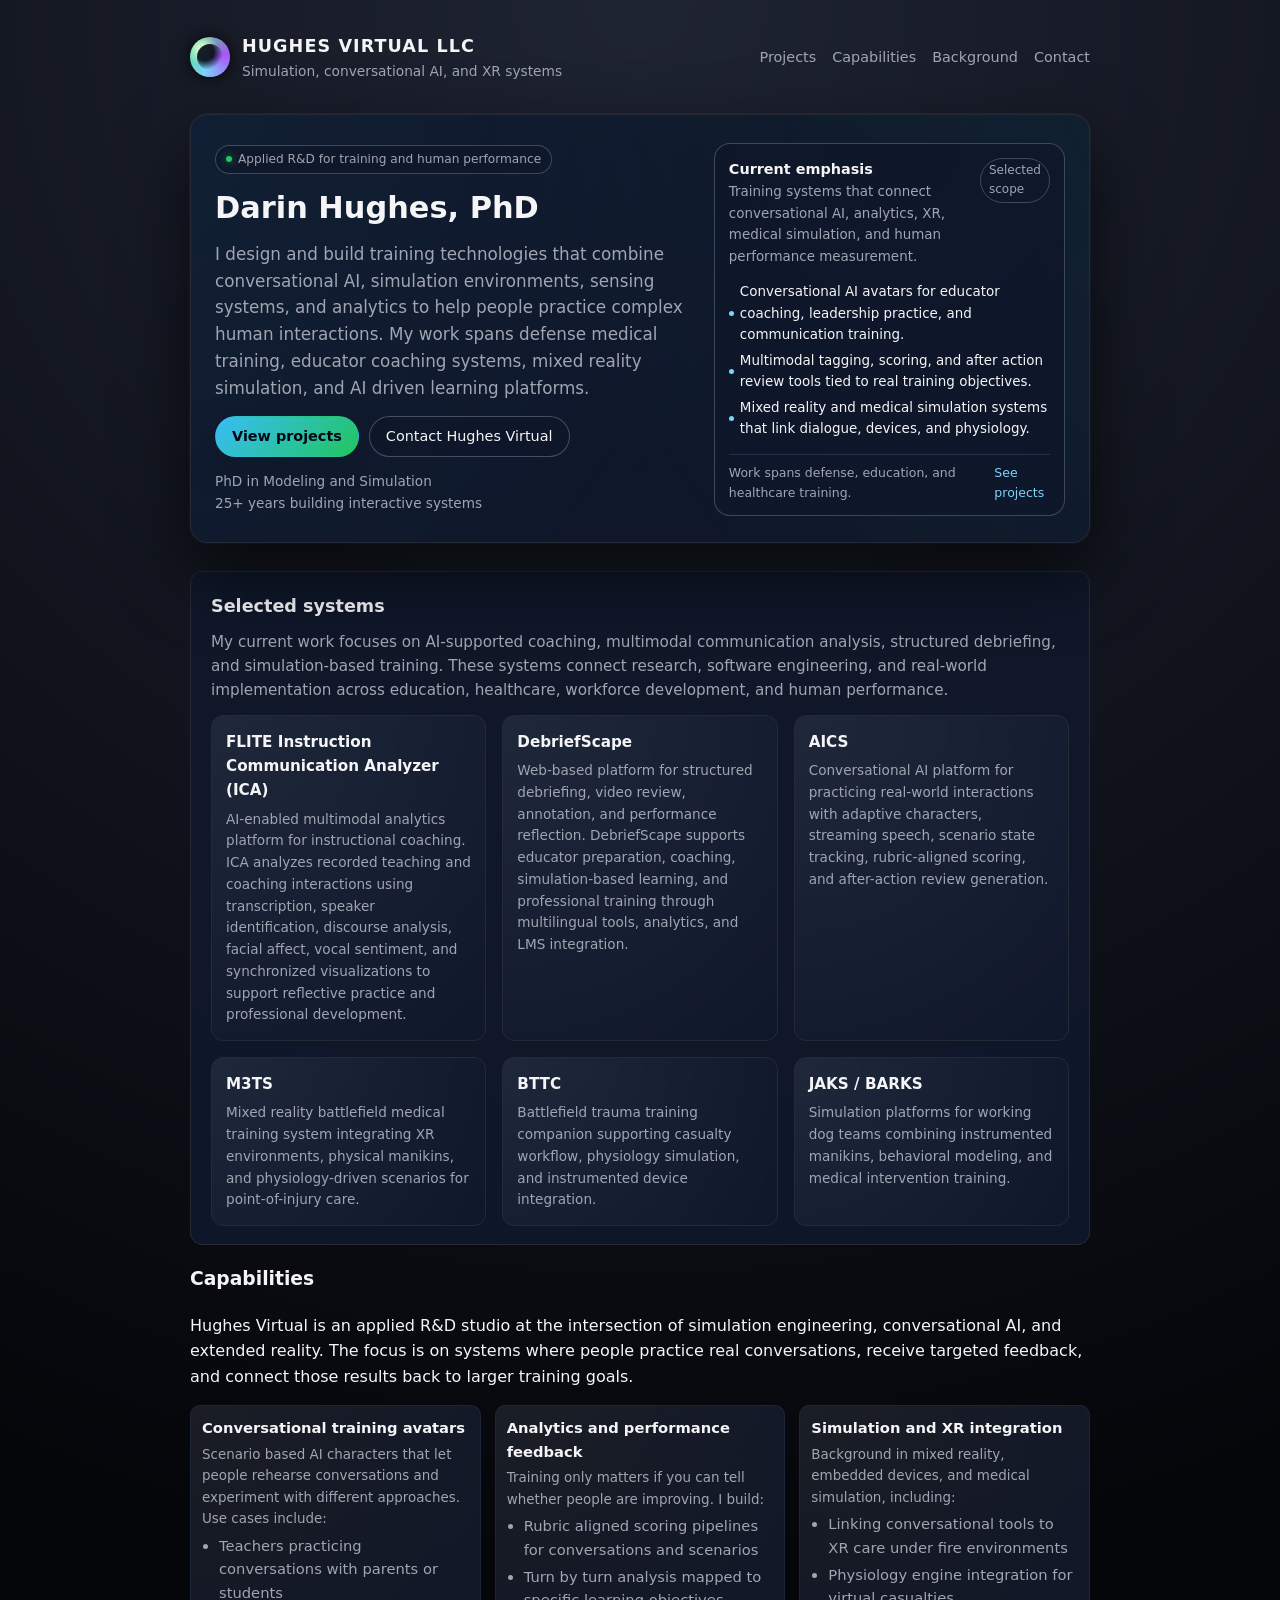
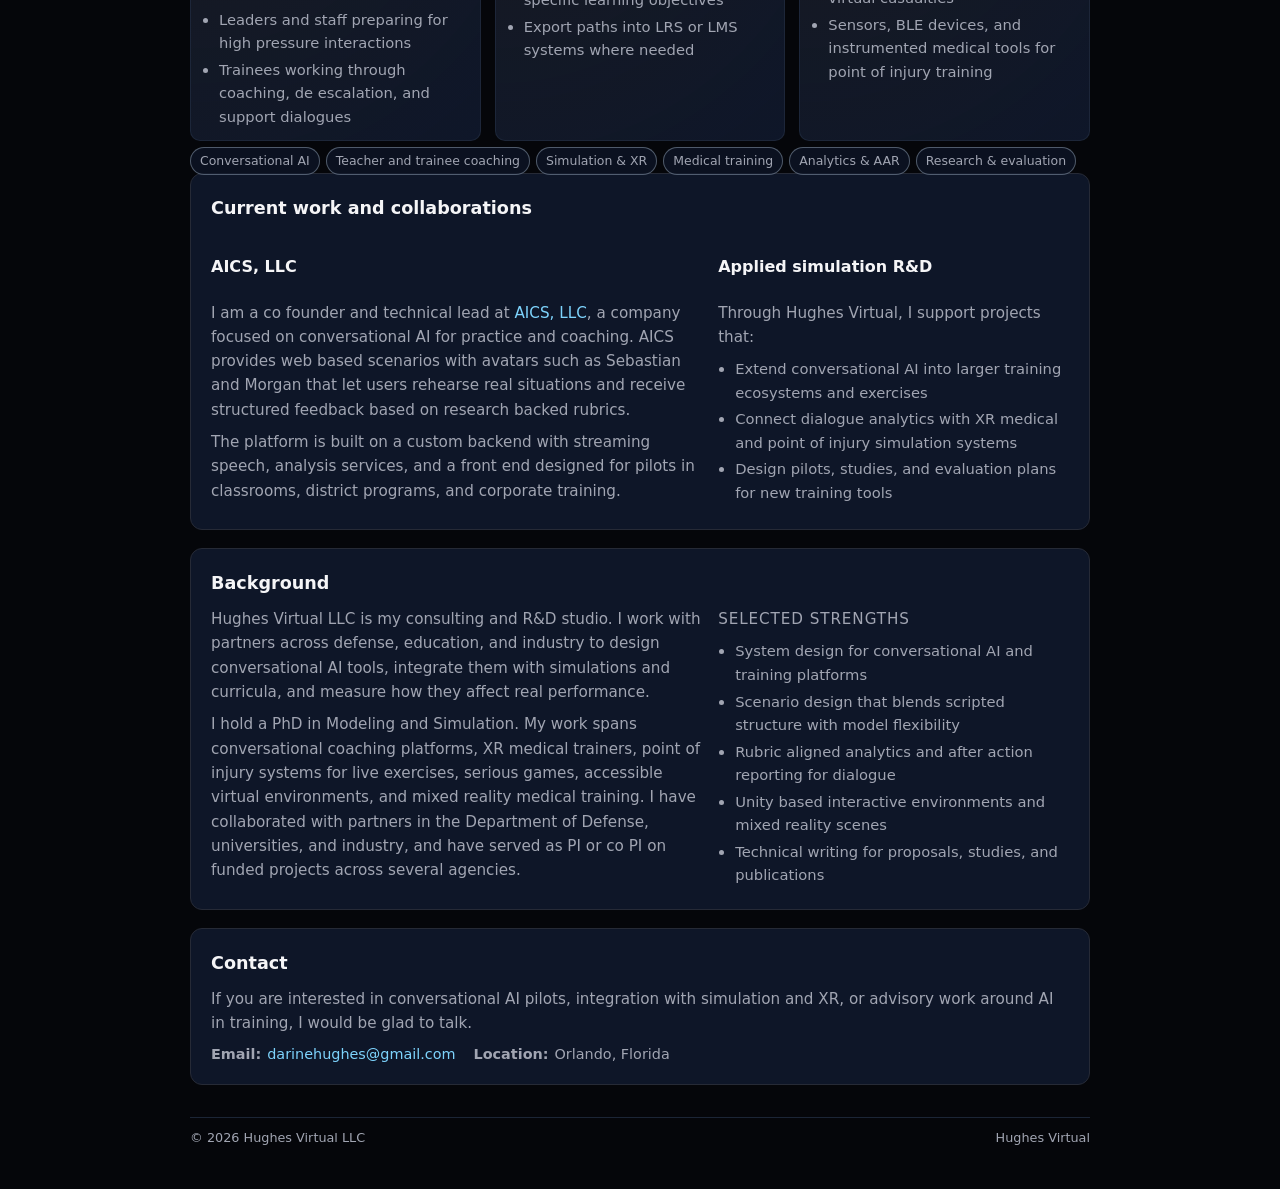
==== index.html @ b2a67e78 "Update website with ICA and DebriefScape content" ====
<!DOCTYPE html>
<html lang="en">
<head>
  <meta charset="UTF-8" />
  <title>Hughes Virtual LLC</title>
  <meta name="viewport" content="width=device-width, initial-scale=1" />
  <meta
    name="description"
    content="Hughes Virtual LLC - Simulation, conversational AI, and XR systems for training and human performance."
  />
  <style>
    :root {
      --bg: #0f1115;
      --bg-alt: #161921;
      --fg: #f5f5f7;
      --muted: #a1a5b2;
      --accent: #7dd3fc;
      --accent-soft: rgba(125, 211, 252, 0.08);
      --border: #262a36;
      --max-width: 900px;
      --radius: 12px;
    }

    * {
      box-sizing: border-box;
    }

    body {
      margin: 0;
      font-family: system-ui, -apple-system, BlinkMacSystemFont, "Segoe UI",
        sans-serif;
      background: radial-gradient(circle at top, #1f2433, #05060a 55%);
      color: var(--fg);
      line-height: 1.6;
      -webkit-font-smoothing: antialiased;
    }

    a {
      color: var(--accent);
      text-decoration: none;
    }

    a:hover {
      text-decoration: underline;
    }

    .page {
      min-height: 100vh;
      padding: 32px 20px 40px;
      display: flex;
      flex-direction: column;
      align-items: center;
    }

    header,
    main,
    footer {
      width: 100%;
      max-width: var(--max-width);
    }

    header {
      margin-bottom: 32px;
      display: flex;
      justify-content: space-between;
      align-items: center;
      gap: 16px;
    }

    .brand {
      display: flex;
      align-items: center;
      gap: 12px;
    }

    .logo {
      width: 40px;
      height: 40px;
      border-radius: 50%;
      background:
        radial-gradient(circle at 30% 30%, #fefce8 0, transparent 40%),
        conic-gradient(from 200deg, #7dd3fc, #4ade80, #a855f7, #7dd3fc);
      position: relative;
      overflow: hidden;
      box-shadow: 0 0 16px rgba(0, 0, 0, 0.8);
    }

    .logo::after {
      content: "";
      position: absolute;
      inset: 7px;
      border-radius: 50%;
      background: radial-gradient(circle at 30% 30%, #020617, #020617 35%, transparent 70%);
      mix-blend-mode: multiply;
      opacity: 0.9;
    }

    .brand-text h1 {
      margin: 0;
      font-size: 1.1rem;
      letter-spacing: 0.06em;
      text-transform: uppercase;
    }

    .brand-text p {
      margin: 0;
      font-size: 0.86rem;
      color: var(--muted);
    }

    nav {
      display: flex;
      gap: 16px;
      font-size: 0.9rem;
    }

    nav a {
      color: var(--muted);
    }

    nav a:hover {
      color: var(--fg);
    }

    .hero {
      background: linear-gradient(135deg, rgba(15, 23, 42, 0.95), rgba(15, 23, 42, 0.98));
      border-radius: 18px;
      padding: 28px 24px 26px;
      border: 1px solid var(--border);
      box-shadow:
        0 30px 70px rgba(0, 0, 0, 0.65),
        0 0 0 1px rgba(148, 163, 184, 0.08);
      margin-bottom: 28px;
      position: relative;
      overflow: hidden;
    }

    .hero::before {
      content: "";
      position: absolute;
      inset: -40%;
      background:
        radial-gradient(circle at 0% 0%, rgba(56, 189, 248, 0.12), transparent 55%),
        radial-gradient(circle at 100% 0%, rgba(52, 211, 153, 0.12), transparent 55%);
      opacity: 0.7;
      pointer-events: none;
    }

    .hero-inner {
      position: relative;
      z-index: 1;
      display: grid;
      grid-template-columns: minmax(0, 3fr) minmax(0, 2.2fr);
      gap: 20px;
      align-items: center;
    }

    .hero h2 {
      margin: 0 0 8px;
      font-size: 1.9rem;
    }

    .hero-sub {
      margin: 0 0 12px;
      font-size: 1.05rem;
      color: var(--muted);
      max-width: 34rem;
    }

    .hero-pill {
      display: inline-flex;
      align-items: center;
      gap: 6px;
      border-radius: 999px;
      padding: 4px 10px;
      font-size: 0.76rem;
      border: 1px solid rgba(148, 163, 184, 0.35);
      background: rgba(15, 23, 42, 0.8);
      color: var(--muted);
      margin-bottom: 10px;
    }

    .hero-pill-dot {
      width: 6px;
      height: 6px;
      border-radius: 50%;
      background: #22c55e;
      box-shadow: 0 0 8px rgba(34, 197, 94, 0.7);
    }

    .hero-actions {
      display: flex;
      flex-wrap: wrap;
      gap: 10px;
      margin-top: 14px;
    }

    .btn-primary,
    .btn-ghost {
      border-radius: 999px;
      padding: 8px 16px;
      font-size: 0.9rem;
      border: 1px solid transparent;
      cursor: pointer;
      text-decoration: none;
      display: inline-flex;
      align-items: center;
      gap: 8px;
    }

    .btn-primary {
      background: linear-gradient(135deg, #38bdf8, #22c55e);
      color: #020617;
      font-weight: 600;
      box-shadow:
        0 12px 30px rgba(15, 23, 42, 0.7),
        0 0 0 1px rgba(15, 23, 42, 0.3);
    }

    .btn-primary:hover {
      filter: brightness(1.06);
      text-decoration: none;
    }

    .btn-ghost {
      border-color: rgba(148, 163, 184, 0.4);
      color: var(--fg);
      background: rgba(15, 23, 42, 0.65);
    }

    .btn-ghost:hover {
      border-color: rgba(226, 232, 240, 0.9);
      text-decoration: none;
    }

    .hero-meta {
      margin-top: 14px;
      font-size: 0.85rem;
      color: var(--muted);
    }

    .hero-meta span {
      margin-right: 14px;
      white-space: nowrap;
    }

    .hero-card {
      border-radius: 16px;
      padding: 14px 14px 12px;
      background: radial-gradient(circle at top, rgba(15, 23, 42, 0.9), rgba(15, 23, 42, 0.98));
      border: 1px solid rgba(148, 163, 184, 0.35);
      display: flex;
      flex-direction: column;
      gap: 10px;
      font-size: 0.84rem;
    }

    .hero-card-header {
      display: flex;
      justify-content: space-between;
      align-items: baseline;
      gap: 10px;
    }

    .hero-card-title {
      font-size: 0.9rem;
      font-weight: 600;
    }

    .hero-card-tag {
      font-size: 0.75rem;
      color: var(--muted);
      border-radius: 999px;
      border: 1px solid rgba(148, 163, 184, 0.35);
      padding: 2px 8px;
    }

    .hero-card-body {
      color: var(--muted);
    }

    .hero-list {
      list-style: none;
      padding: 0;
      margin: 4px 0 0;
    }

    .hero-list li {
      display: flex;
      align-items: center;
      gap: 6px;
      margin-bottom: 4px;
    }

    .hero-bullet {
      width: 5px;
      height: 5px;
      border-radius: 50%;
      background: var(--accent);
      flex-shrink: 0;
    }

    .hero-card-footer {
      border-top: 1px solid rgba(41, 50, 73, 0.9);
      padding-top: 8px;
      display: flex;
      justify-content: space-between;
      align-items: center;
      gap: 10px;
    }

    .hero-card-footnote {
      color: var(--muted);
      font-size: 0.78rem;
    }

    .hero-card-link {
      font-size: 0.78rem;
      color: var(--accent);
      text-decoration: none;
    }

    .hero-card-link:hover {
      text-decoration: underline;
    }

    .content-section {
      background: rgba(15, 23, 42, 0.96);
      border-radius: var(--radius);
      padding: 20px 20px 18px;
      border: 1px solid var(--border);
      margin-bottom: 18px;
    }

    .content-section h3 {
      margin-top: 0;
      margin-bottom: 10px;
      font-size: 1.1rem;
    }

    .content-section p {
      margin: 0 0 8px;
      color: var(--muted);
      font-size: 0.95rem;
    }

    .cards {
      display: grid;
      grid-template-columns: repeat(auto-fit, minmax(220px, 1fr));
      gap: 16px;
      margin-top: 12px;
    }

    .card {
      border-radius: 12px;
      padding: 14px;
      border: 1px solid var(--border);
      background: radial-gradient(circle at top left, rgba(148, 163, 184, 0.12), rgba(15, 23, 42, 0.98));
    }

    .card h4 {
      margin: 0 0 6px;
      font-size: 0.95rem;
    }

    .card p {
      margin: 0;
      font-size: 0.85rem;
      color: var(--muted);
    }

    .pill-row {
      display: flex;
      flex-wrap: wrap;
      gap: 6px;
      margin-top: 6px;
      margin-bottom: -2px;
    }

    .pill {
      font-size: 0.78rem;
      border-radius: 999px;
      padding: 3px 9px;
      border: 1px solid rgba(148, 163, 184, 0.5);
      color: var(--muted);
      background: rgba(15, 23, 42, 0.7);
    }

    .grid {
      display: grid;
      grid-template-columns: repeat(3, minmax(0, 1fr));
      gap: 14px;
      margin-top: 8px;
    }

    .grid-item {
      border-radius: 10px;
      padding: 10px 11px 9px;
      background: radial-gradient(circle at top left, rgba(148, 163, 184, 0.14), rgba(15, 23, 42, 0.98));
      border: 1px solid rgba(30, 41, 59, 0.9);
      font-size: 0.88rem;
    }

    .grid-item h4 {
      margin: 0 0 4px;
      font-size: 0.92rem;
    }

    .grid-item p {
      margin: 0;
      color: var(--muted);
      font-size: 0.84rem;
    }

    .two-column {
      display: grid;
      grid-template-columns: minmax(0, 1.4fr) minmax(0, 1fr);
      gap: 16px;
    }

    .list-tight {
      margin: 4px 0 0;
      padding-left: 17px;
      color: var(--muted);
      font-size: 0.92rem;
    }

    .list-tight li {
      margin-bottom: 3px;
    }

    .contact-block {
      display: flex;
      flex-wrap: wrap;
      gap: 8px 18px;
      font-size: 0.9rem;
      margin-top: 6px;
      color: var(--muted);
    }

    .contact-block span {
      display: inline-flex;
      align-items: center;
      gap: 6px;
    }

    .contact-label {
      font-size: 0.8rem;
      text-transform: uppercase;
      letter-spacing: 0.06em;
      color: var(--muted);
    }

    footer {
      margin-top: 14px;
      padding-top: 10px;
      border-top: 1px solid rgba(30, 41, 59, 0.9);
      font-size: 0.8rem;
      color: var(--muted);
      display: flex;
      justify-content: space-between;
      gap: 10px;
      flex-wrap: wrap;
    }

    @media (max-width: 800px) {
      header {
        flex-direction: column;
        align-items: flex-start;
      }

      nav {
        width: 100%;
        justify-content: flex-start;
        flex-wrap: wrap;
      }

      .hero-inner {
        grid-template-columns: minmax(0, 1fr);
      }

      .two-column {
        grid-template-columns: minmax(0, 1fr);
      }

      .grid {
        grid-template-columns: minmax(0, 1fr);
      }
    }

    @media (max-width: 480px) {
      .page {
        padding: 20px 14px 28px;
      }

      .hero {
        padding: 20px 16px 18px;
      }

      .hero h2 {
        font-size: 1.6rem;
      }
    }
  </style>
</head>
<body>
  <div class="page">
    <header>
      <div class="brand">
        <div class="logo" aria-hidden="true"></div>
        <div class="brand-text">
          <h1>Hughes Virtual LLC</h1>
          <p>Simulation, conversational AI, and XR systems</p>
        </div>
      </div>
      <nav>
        <a href="#projects">Projects</a>
        <a href="#focus">Capabilities</a>
        <a href="#about">Background</a>
        <a href="#contact">Contact</a>
      </nav>
    </header>

    <main>
      <section class="hero">
        <div class="hero-inner">
          <div>
            <div class="hero-pill">
              <span class="hero-pill-dot"></span>
              Applied R&amp;D for training and human performance
            </div>
            <h2>Darin Hughes, PhD</h2>
            <p class="hero-sub">
              I design and build training technologies that combine conversational AI, simulation environments,
              sensing systems, and analytics to help people practice complex human interactions. My work spans
              defense medical training, educator coaching systems, mixed reality simulation, and AI driven
              learning platforms.
            </p>

            <div class="hero-actions">
              <a class="btn-primary" href="#projects">View projects</a>
              <a class="btn-ghost" href="#contact">Contact Hughes Virtual</a>
            </div>

            <div class="hero-meta">
              <span>PhD in Modeling and Simulation</span>
              <span>25+ years building interactive systems</span>
            </div>
          </div>

          <aside class="hero-card">
            <div class="hero-card-header">
              <div>
                <div class="hero-card-title">Current emphasis</div>
                <div class="hero-card-body">
                  Training systems that connect conversational AI, analytics, XR, medical simulation, and human
                  performance measurement.
                </div>
              </div>
              <span class="hero-card-tag">Selected scope</span>
            </div>
            <ul class="hero-list">
              <li>
                <span class="hero-bullet"></span>
                Conversational AI avatars for educator coaching, leadership practice, and communication training.
              </li>
              <li>
                <span class="hero-bullet"></span>
                Multimodal tagging, scoring, and after action review tools tied to real training objectives.
              </li>
              <li>
                <span class="hero-bullet"></span>
                Mixed reality and medical simulation systems that link dialogue, devices, and physiology.
              </li>
            </ul>
            <div class="hero-card-footer">
              <div class="hero-card-footnote">
                Work spans defense, education, and healthcare training.
              </div>
              <a class="hero-card-link" href="#work">See projects</a>
            </div>
          </aside>
        </div>
      </section>


      <section id="projects" class="content-section">
  <h3>Selected systems</h3>
  <p>
    My current work focuses on AI-supported coaching, multimodal communication analysis,
    structured debriefing, and simulation-based training. These systems connect research,
    software engineering, and real-world implementation across education, healthcare,
    workforce development, and human performance.
  </p>

  <div class="cards">
    <div class="card">
      <h4>FLITE Instruction Communication Analyzer (ICA)</h4>
      <p>
        AI-enabled multimodal analytics platform for instructional coaching. ICA analyzes
        recorded teaching and coaching interactions using transcription, speaker identification,
        discourse analysis, facial affect, vocal sentiment, and synchronized visualizations to
        support reflective practice and professional development.
      </p>
    </div>

<div class="card">
  <h4>DebriefScape</h4>
  <p>
    Web-based platform for structured debriefing, video review, annotation, and performance
    reflection. DebriefScape supports educator preparation, coaching, simulation-based
    learning, and professional training through multilingual tools, analytics, and LMS
    integration.
  </p>
</div>

<div class="card">
  <h4>AICS</h4>
  <p>
    Conversational AI platform for practicing real-world interactions with adaptive
    characters, streaming speech, scenario state tracking, rubric-aligned scoring, and
    after-action review generation.
  </p>
</div>

<div class="card">
  <h4>M3TS</h4>
  <p>
    Mixed reality battlefield medical training system integrating XR environments,
    physical manikins, and physiology-driven scenarios for point-of-injury care.
  </p>
</div>

<div class="card">
  <h4>BTTC</h4>
  <p>
    Battlefield trauma training companion supporting casualty workflow, physiology
    simulation, and instrumented device integration.
  </p>
</div>

<div class="card">
  <h4>JAKS / BARKS</h4>
  <p>
    Simulation platforms for working dog teams combining instrumented manikins,
    behavioral modeling, and medical intervention training.
  </p>
</div>

  </div>
</section>

        <h3>Capabilities</h3>
        <p>
          Hughes Virtual is an applied R&amp;D studio at the intersection of simulation engineering,
          conversational AI, and extended reality. The focus is on systems where people practice real
          conversations, receive targeted feedback, and connect those results back to larger training goals.
        </p>

        <div class="grid" aria-label="Key focus areas">
          <div class="grid-item">
            <h4>Conversational training avatars</h4>
            <p>
              Scenario based AI characters that let people rehearse conversations and experiment with different
              approaches. Use cases include:
            </p>
            <ul class="list-tight">
              <li>Teachers practicing conversations with parents or students</li>
              <li>Leaders and staff preparing for high pressure interactions</li>
              <li>Trainees working through coaching, de escalation, and support dialogues</li>
            </ul>
          </div>

          <div class="grid-item">
            <h4>Analytics and performance feedback</h4>
            <p>
              Training only matters if you can tell whether people are improving. I build:
            </p>
            <ul class="list-tight">
              <li>Rubric aligned scoring pipelines for conversations and scenarios</li>
              <li>Turn by turn analysis mapped to specific learning objectives</li>
              <li>Export paths into LRS or LMS systems where needed</li>
            </ul>
          </div>

          <div class="grid-item">
            <h4>Simulation and XR integration</h4>
            <p>
              Background in mixed reality, embedded devices, and medical simulation, including:
            </p>
            <ul class="list-tight">
              <li>Linking conversational tools to XR care under fire environments</li>
              <li>Physiology engine integration for virtual casualties</li>
              <li>Sensors, BLE devices, and instrumented medical tools for point of injury training</li>
            </ul>
          </div>
        </div>

        <div class="pill-row">
          <span class="pill">Conversational AI</span>
          <span class="pill">Teacher and trainee coaching</span>
          <span class="pill">Simulation & XR</span>
          <span class="pill">Medical training</span>
          <span class="pill">Analytics & AAR</span>
          <span class="pill">Research & evaluation</span>
        </div>
      </section>

      <section class="content-section">
        <h3>Current work and collaborations</h3>
        <div class="two-column">
          <div>
            <h4>AICS, LLC</h4>
            <p>
              I am a co founder and technical lead at
              <a href="https://aics-sim.com" target="_blank" rel="noreferrer">AICS, LLC</a>, a company focused
              on conversational AI for practice and coaching. AICS provides web based scenarios with avatars such
              as Sebastian and Morgan that let users rehearse real situations and receive structured feedback
              based on research backed rubrics.
            </p>
            <p>
              The platform is built on a custom backend with streaming speech, analysis services, and a front end
              designed for pilots in classrooms, district programs, and corporate training.
            </p>
          </div>

          <div>
            <h4>Applied simulation R&D</h4>
            <p>
              Through Hughes Virtual, I support projects that:
            </p>
            <ul class="list-tight">
              <li>Extend conversational AI into larger training ecosystems and exercises</li>
              <li>Connect dialogue analytics with XR medical and point of injury simulation systems</li>
              <li>Design pilots, studies, and evaluation plans for new training tools</li>
            </ul>
          </div>
        </div>
      </section>

      <section id="about" class="content-section">
        <h3>Background</h3>
        <div class="two-column">
          <div>
            <p>
              Hughes Virtual LLC is my consulting and R&amp;D studio. I work with partners across defense,
              education, and industry to design conversational AI tools, integrate them with simulations and
              curricula, and measure how they affect real performance.
            </p>
            <p>
              I hold a PhD in Modeling and Simulation. My work spans conversational coaching platforms, XR medical
              trainers, point of injury systems for live exercises, serious games, accessible virtual environments,
              and mixed reality medical training. I have collaborated with partners in the Department of Defense,
              universities, and industry, and have served as PI or co PI on funded projects across several
              agencies.
            </p>
          </div>
          <div>
            <p class="contact-label">Selected strengths</p>
            <ul class="list-tight">
              <li>System design for conversational AI and training platforms</li>
              <li>Scenario design that blends scripted structure with model flexibility</li>
              <li>Rubric aligned analytics and after action reporting for dialogue</li>
              <li>Unity based interactive environments and mixed reality scenes</li>
              <li>Technical writing for proposals, studies, and publications</li>
            </ul>
          </div>
        </div>
      </section>

      <section id="contact" class="content-section">
        <h3>Contact</h3>
        <p>
          If you are interested in conversational AI pilots, integration with simulation and XR, or advisory work
          around AI in training, I would be glad to talk.
        </p>
        <div class="contact-block">
          <span>
            <strong>Email:</strong>
            <a href="mailto:darinehughes@gmail.com">darinehughes@gmail.com</a>
          </span>
          <span>
            <strong>Location:</strong>
            Orlando, Florida
          </span>
        </div>
      </section>
    </main>

    <footer>
      <span>© <span id="year"></span> Hughes Virtual LLC</span>
      <span>Hughes Virtual</span>
    </footer>
  </div>

  <script>
    document.getElementById("year").textContent = new Date().getFullYear();
  </script>
</body>
</html>
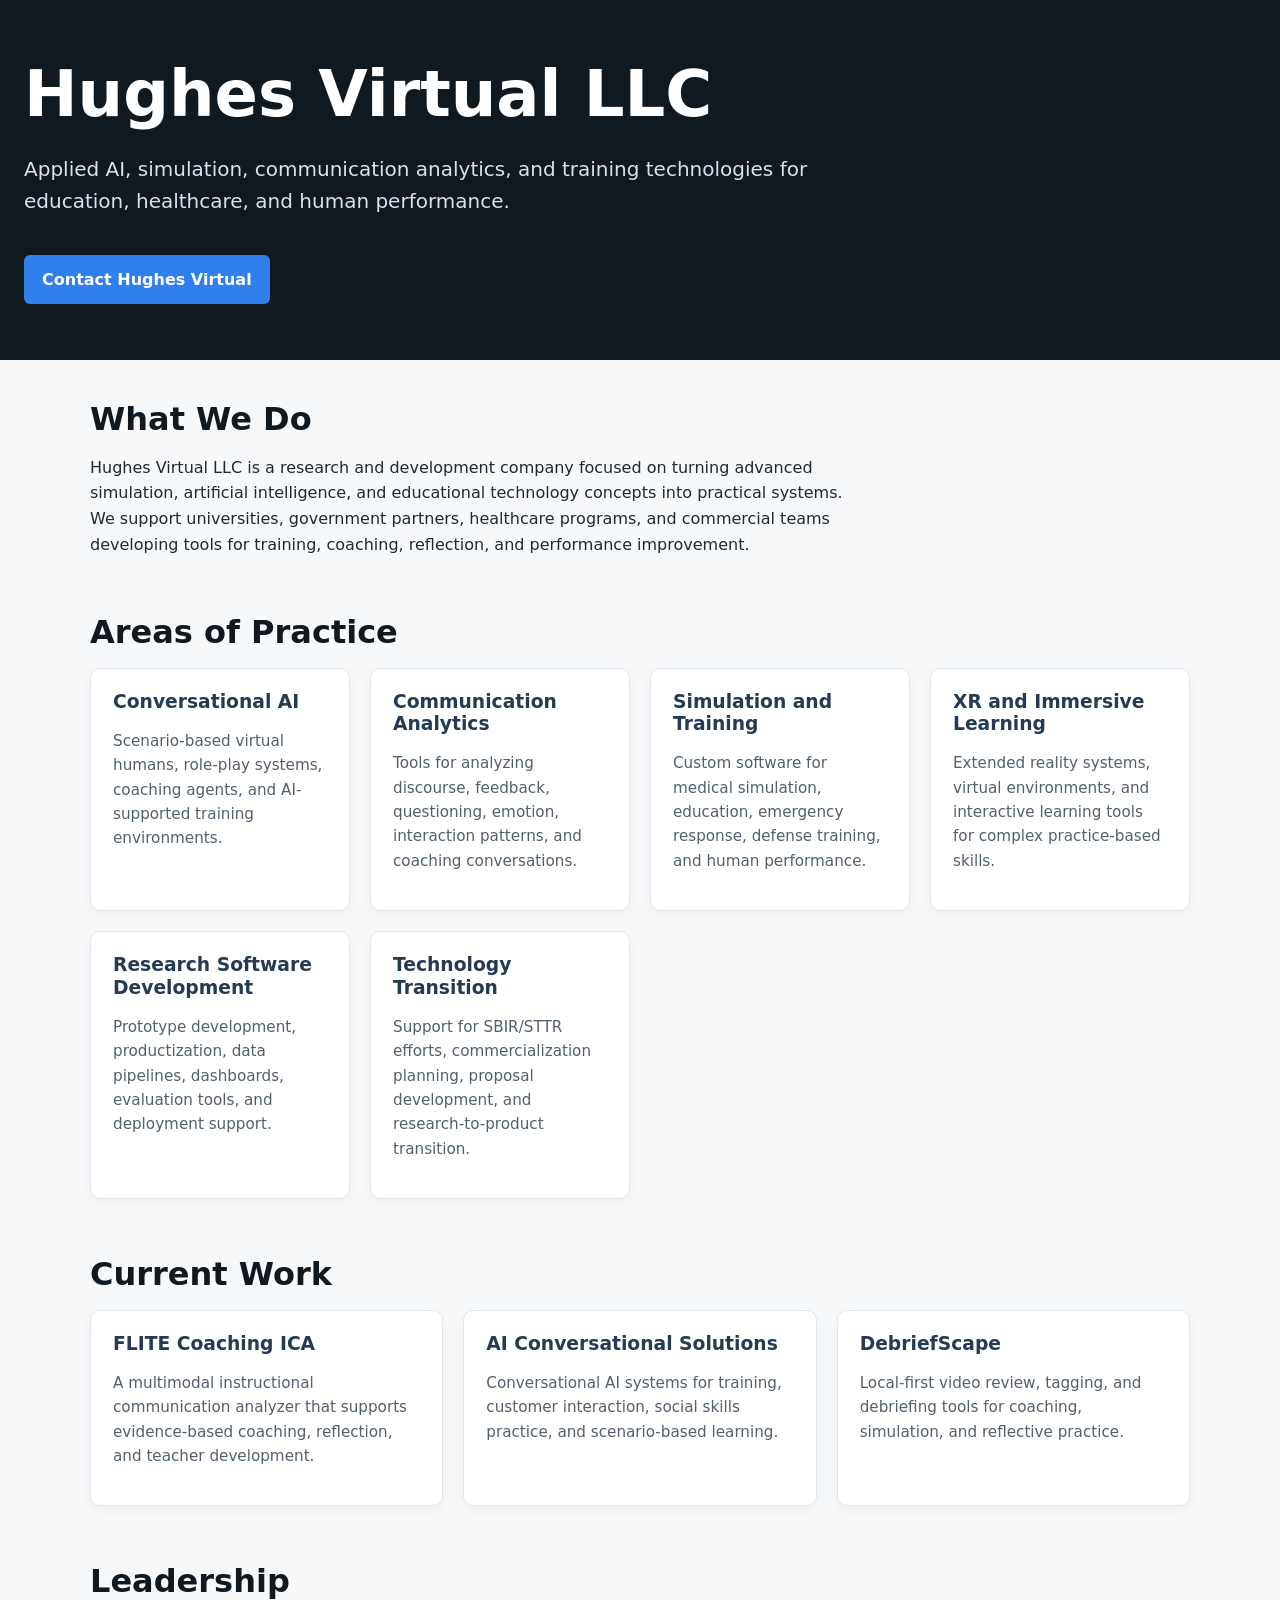
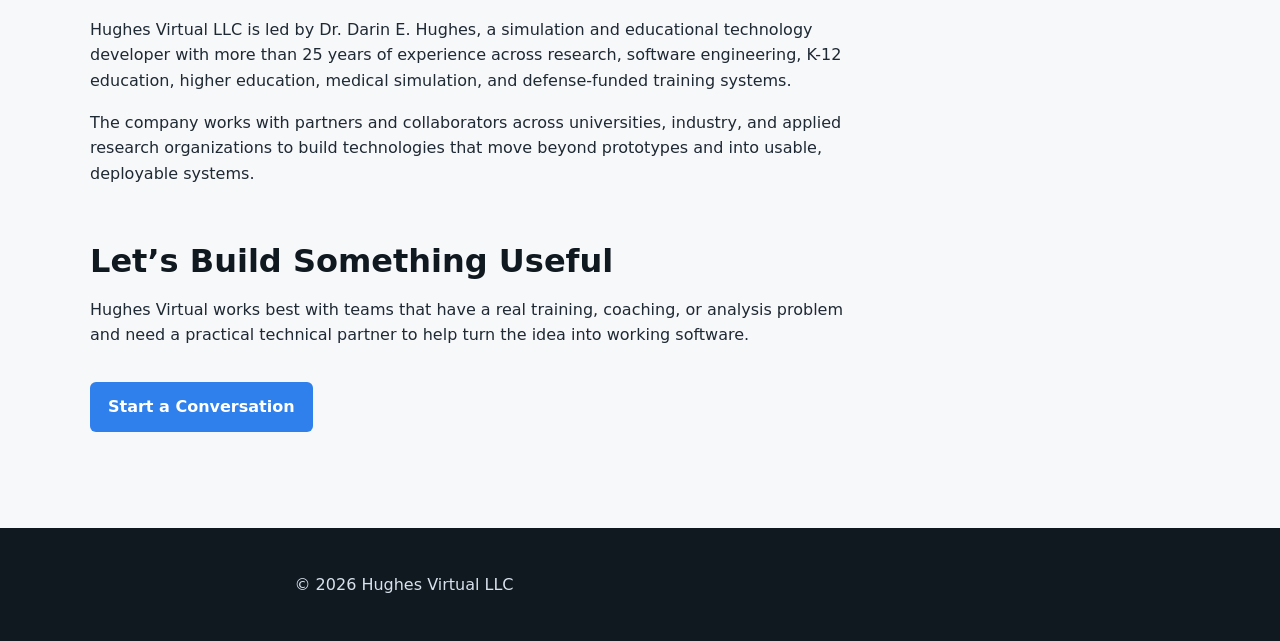
==== commit 09c471a6: "Refactor index.html for branding and content updates Updated HTML structure and content for improved" ====
--- a/index.html
+++ b/index.html
@@ -1,800 +1,195 @@
-<!DOCTYPE html>
+<!doctype html>
 <html lang="en">
 <head>
-  <meta charset="UTF-8" />
+  <meta charset="utf-8" />
+  <meta name="viewport" content="width=device-width, initial-scale=1" />
   <title>Hughes Virtual LLC</title>
-  <meta name="viewport" content="width=device-width, initial-scale=1" />
-  <meta
-    name="description"
-    content="Hughes Virtual LLC - Simulation, conversational AI, and XR systems for training and human performance."
-  />
+  <meta name="description" content="Hughes Virtual LLC develops applied AI, simulation, communication analytics, and training technologies for education, healthcare, and human performance." />
   <style>
-    :root {
-      --bg: #0f1115;
-      --bg-alt: #161921;
-      --fg: #f5f5f7;
-      --muted: #a1a5b2;
-      --accent: #7dd3fc;
-      --accent-soft: rgba(125, 211, 252, 0.08);
-      --border: #262a36;
-      --max-width: 900px;
-      --radius: 12px;
-    }
-
-    * {
-      box-sizing: border-box;
-    }
-
     body {
       margin: 0;
-      font-family: system-ui, -apple-system, BlinkMacSystemFont, "Segoe UI",
-        sans-serif;
-      background: radial-gradient(circle at top, #1f2433, #05060a 55%);
-      color: var(--fg);
+      font-family: system-ui, -apple-system, BlinkMacSystemFont, "Segoe UI", sans-serif;
       line-height: 1.6;
-      -webkit-font-smoothing: antialiased;
-    }
-
-    a {
-      color: var(--accent);
-      text-decoration: none;
-    }
-
-    a:hover {
-      text-decoration: underline;
-    }
-
-    .page {
-      min-height: 100vh;
-      padding: 32px 20px 40px;
-      display: flex;
-      flex-direction: column;
-      align-items: center;
-    }
-
-    header,
-    main,
-    footer {
-      width: 100%;
-      max-width: var(--max-width);
+      color: #1f2933;
+      background: #f7f8fa;
     }
 
     header {
-      margin-bottom: 32px;
-      display: flex;
-      justify-content: space-between;
-      align-items: center;
-      gap: 16px;
+      background: #101820;
+      color: white;
+      padding: 56px 24px;
     }
 
-    .brand {
-      display: flex;
-      align-items: center;
-      gap: 12px;
+    main {
+      max-width: 1100px;
+      margin: 0 auto;
+      padding: 40px 24px;
     }
 
-    .logo {
-      width: 40px;
-      height: 40px;
-      border-radius: 50%;
-      background:
-        radial-gradient(circle at 30% 30%, #fefce8 0, transparent 40%),
-        conic-gradient(from 200deg, #7dd3fc, #4ade80, #a855f7, #7dd3fc);
-      position: relative;
-      overflow: hidden;
-      box-shadow: 0 0 16px rgba(0, 0, 0, 0.8);
+    section {
+      margin-bottom: 56px;
     }
 
-    .logo::after {
-      content: "";
-      position: absolute;
-      inset: 7px;
-      border-radius: 50%;
-      background: radial-gradient(circle at 30% 30%, #020617, #020617 35%, transparent 70%);
-      mix-blend-mode: multiply;
-      opacity: 0.9;
+    h1, h2, h3 {
+      line-height: 1.2;
+      margin: 0 0 16px;
     }
 
-    .brand-text h1 {
-      margin: 0;
-      font-size: 1.1rem;
-      letter-spacing: 0.06em;
-      text-transform: uppercase;
+    h1 {
+      font-size: clamp(2.3rem, 5vw, 4rem);
     }
 
-    .brand-text p {
-      margin: 0;
-      font-size: 0.86rem;
-      color: var(--muted);
+    h2 {
+      font-size: 2rem;
+      color: #101820;
     }
 
-    nav {
-      display: flex;
-      gap: 16px;
-      font-size: 0.9rem;
+    h3 {
+      color: #243b53;
     }
 
-    nav a {
-      color: var(--muted);
+    p {
+      max-width: 760px;
     }
 
-    nav a:hover {
-      color: var(--fg);
+    .tagline {
+      font-size: 1.25rem;
+      max-width: 820px;
+      color: #d9e2ec;
     }
 
-    .hero {
-      background: linear-gradient(135deg, rgba(15, 23, 42, 0.95), rgba(15, 23, 42, 0.98));
-      border-radius: 18px;
-      padding: 28px 24px 26px;
-      border: 1px solid var(--border);
-      box-shadow:
-        0 30px 70px rgba(0, 0, 0, 0.65),
-        0 0 0 1px rgba(148, 163, 184, 0.08);
-      margin-bottom: 28px;
-      position: relative;
-      overflow: hidden;
-    }
-
-    .hero::before {
-      content: "";
-      position: absolute;
-      inset: -40%;
-      background:
-        radial-gradient(circle at 0% 0%, rgba(56, 189, 248, 0.12), transparent 55%),
-        radial-gradient(circle at 100% 0%, rgba(52, 211, 153, 0.12), transparent 55%);
-      opacity: 0.7;
-      pointer-events: none;
-    }
-
-    .hero-inner {
-      position: relative;
-      z-index: 1;
-      display: grid;
-      grid-template-columns: minmax(0, 3fr) minmax(0, 2.2fr);
-      gap: 20px;
-      align-items: center;
-    }
-
-    .hero h2 {
-      margin: 0 0 8px;
-      font-size: 1.9rem;
-    }
-
-    .hero-sub {
-      margin: 0 0 12px;
-      font-size: 1.05rem;
-      color: var(--muted);
-      max-width: 34rem;
-    }
-
-    .hero-pill {
-      display: inline-flex;
-      align-items: center;
-      gap: 6px;
-      border-radius: 999px;
-      padding: 4px 10px;
-      font-size: 0.76rem;
-      border: 1px solid rgba(148, 163, 184, 0.35);
-      background: rgba(15, 23, 42, 0.8);
-      color: var(--muted);
-      margin-bottom: 10px;
-    }
-
-    .hero-pill-dot {
-      width: 6px;
-      height: 6px;
-      border-radius: 50%;
-      background: #22c55e;
-      box-shadow: 0 0 8px rgba(34, 197, 94, 0.7);
-    }
-
-    .hero-actions {
-      display: flex;
-      flex-wrap: wrap;
-      gap: 10px;
-      margin-top: 14px;
-    }
-
-    .btn-primary,
-    .btn-ghost {
-      border-radius: 999px;
-      padding: 8px 16px;
-      font-size: 0.9rem;
-      border: 1px solid transparent;
-      cursor: pointer;
+    .button {
+      display: inline-block;
+      margin-top: 18px;
+      padding: 12px 18px;
+      background: #2f80ed;
+      color: white;
       text-decoration: none;
-      display: inline-flex;
-      align-items: center;
-      gap: 8px;
-    }
-
-    .btn-primary {
-      background: linear-gradient(135deg, #38bdf8, #22c55e);
-      color: #020617;
+      border-radius: 6px;
       font-weight: 600;
-      box-shadow:
-        0 12px 30px rgba(15, 23, 42, 0.7),
-        0 0 0 1px rgba(15, 23, 42, 0.3);
-    }
-
-    .btn-primary:hover {
-      filter: brightness(1.06);
-      text-decoration: none;
-    }
-
-    .btn-ghost {
-      border-color: rgba(148, 163, 184, 0.4);
-      color: var(--fg);
-      background: rgba(15, 23, 42, 0.65);
-    }
-
-    .btn-ghost:hover {
-      border-color: rgba(226, 232, 240, 0.9);
-      text-decoration: none;
-    }
-
-    .hero-meta {
-      margin-top: 14px;
-      font-size: 0.85rem;
-      color: var(--muted);
-    }
-
-    .hero-meta span {
-      margin-right: 14px;
-      white-space: nowrap;
-    }
-
-    .hero-card {
-      border-radius: 16px;
-      padding: 14px 14px 12px;
-      background: radial-gradient(circle at top, rgba(15, 23, 42, 0.9), rgba(15, 23, 42, 0.98));
-      border: 1px solid rgba(148, 163, 184, 0.35);
-      display: flex;
-      flex-direction: column;
-      gap: 10px;
-      font-size: 0.84rem;
-    }
-
-    .hero-card-header {
-      display: flex;
-      justify-content: space-between;
-      align-items: baseline;
-      gap: 10px;
-    }
-
-    .hero-card-title {
-      font-size: 0.9rem;
-      font-weight: 600;
-    }
-
-    .hero-card-tag {
-      font-size: 0.75rem;
-      color: var(--muted);
-      border-radius: 999px;
-      border: 1px solid rgba(148, 163, 184, 0.35);
-      padding: 2px 8px;
-    }
-
-    .hero-card-body {
-      color: var(--muted);
-    }
-
-    .hero-list {
-      list-style: none;
-      padding: 0;
-      margin: 4px 0 0;
-    }
-
-    .hero-list li {
-      display: flex;
-      align-items: center;
-      gap: 6px;
-      margin-bottom: 4px;
-    }
-
-    .hero-bullet {
-      width: 5px;
-      height: 5px;
-      border-radius: 50%;
-      background: var(--accent);
-      flex-shrink: 0;
-    }
-
-    .hero-card-footer {
-      border-top: 1px solid rgba(41, 50, 73, 0.9);
-      padding-top: 8px;
-      display: flex;
-      justify-content: space-between;
-      align-items: center;
-      gap: 10px;
-    }
-
-    .hero-card-footnote {
-      color: var(--muted);
-      font-size: 0.78rem;
-    }
-
-    .hero-card-link {
-      font-size: 0.78rem;
-      color: var(--accent);
-      text-decoration: none;
-    }
-
-    .hero-card-link:hover {
-      text-decoration: underline;
-    }
-
-    .content-section {
-      background: rgba(15, 23, 42, 0.96);
-      border-radius: var(--radius);
-      padding: 20px 20px 18px;
-      border: 1px solid var(--border);
-      margin-bottom: 18px;
-    }
-
-    .content-section h3 {
-      margin-top: 0;
-      margin-bottom: 10px;
-      font-size: 1.1rem;
-    }
-
-    .content-section p {
-      margin: 0 0 8px;
-      color: var(--muted);
-      font-size: 0.95rem;
-    }
-
-    .cards {
-      display: grid;
-      grid-template-columns: repeat(auto-fit, minmax(220px, 1fr));
-      gap: 16px;
-      margin-top: 12px;
-    }
-
-    .card {
-      border-radius: 12px;
-      padding: 14px;
-      border: 1px solid var(--border);
-      background: radial-gradient(circle at top left, rgba(148, 163, 184, 0.12), rgba(15, 23, 42, 0.98));
-    }
-
-    .card h4 {
-      margin: 0 0 6px;
-      font-size: 0.95rem;
-    }
-
-    .card p {
-      margin: 0;
-      font-size: 0.85rem;
-      color: var(--muted);
-    }
-
-    .pill-row {
-      display: flex;
-      flex-wrap: wrap;
-      gap: 6px;
-      margin-top: 6px;
-      margin-bottom: -2px;
-    }
-
-    .pill {
-      font-size: 0.78rem;
-      border-radius: 999px;
-      padding: 3px 9px;
-      border: 1px solid rgba(148, 163, 184, 0.5);
-      color: var(--muted);
-      background: rgba(15, 23, 42, 0.7);
     }
 
     .grid {
       display: grid;
-      grid-template-columns: repeat(3, minmax(0, 1fr));
-      gap: 14px;
-      margin-top: 8px;
+      grid-template-columns: repeat(auto-fit, minmax(240px, 1fr));
+      gap: 20px;
     }
 
-    .grid-item {
+    .card {
+      background: white;
+      border: 1px solid #e1e7ec;
       border-radius: 10px;
-      padding: 10px 11px 9px;
-      background: radial-gradient(circle at top left, rgba(148, 163, 184, 0.14), rgba(15, 23, 42, 0.98));
-      border: 1px solid rgba(30, 41, 59, 0.9);
-      font-size: 0.88rem;
+      padding: 22px;
+      box-shadow: 0 4px 12px rgba(0,0,0,0.04);
     }
 
-    .grid-item h4 {
-      margin: 0 0 4px;
-      font-size: 0.92rem;
-    }
-
-    .grid-item p {
-      margin: 0;
-      color: var(--muted);
-      font-size: 0.84rem;
-    }
-
-    .two-column {
-      display: grid;
-      grid-template-columns: minmax(0, 1.4fr) minmax(0, 1fr);
-      gap: 16px;
-    }
-
-    .list-tight {
-      margin: 4px 0 0;
-      padding-left: 17px;
-      color: var(--muted);
-      font-size: 0.92rem;
-    }
-
-    .list-tight li {
-      margin-bottom: 3px;
-    }
-
-    .contact-block {
-      display: flex;
-      flex-wrap: wrap;
-      gap: 8px 18px;
-      font-size: 0.9rem;
-      margin-top: 6px;
-      color: var(--muted);
-    }
-
-    .contact-block span {
-      display: inline-flex;
-      align-items: center;
-      gap: 6px;
-    }
-
-    .contact-label {
-      font-size: 0.8rem;
-      text-transform: uppercase;
-      letter-spacing: 0.06em;
-      color: var(--muted);
+    .small {
+      font-size: 0.95rem;
+      color: #52606d;
     }
 
     footer {
-      margin-top: 14px;
-      padding-top: 10px;
-      border-top: 1px solid rgba(30, 41, 59, 0.9);
-      font-size: 0.8rem;
-      color: var(--muted);
-      display: flex;
-      justify-content: space-between;
-      gap: 10px;
-      flex-wrap: wrap;
-    }
-
-    @media (max-width: 800px) {
-      header {
-        flex-direction: column;
-        align-items: flex-start;
-      }
-
-      nav {
-        width: 100%;
-        justify-content: flex-start;
-        flex-wrap: wrap;
-      }
-
-      .hero-inner {
-        grid-template-columns: minmax(0, 1fr);
-      }
-
-      .two-column {
-        grid-template-columns: minmax(0, 1fr);
-      }
-
-      .grid {
-        grid-template-columns: minmax(0, 1fr);
-      }
-    }
-
-    @media (max-width: 480px) {
-      .page {
-        padding: 20px 14px 28px;
-      }
-
-      .hero {
-        padding: 20px 16px 18px;
-      }
-
-      .hero h2 {
-        font-size: 1.6rem;
-      }
+      background: #101820;
+      color: #d9e2ec;
+      padding: 28px 24px;
+      text-align: center;
     }
   </style>
 </head>
+
 <body>
-  <div class="page">
-    <header>
-      <div class="brand">
-        <div class="logo" aria-hidden="true"></div>
-        <div class="brand-text">
-          <h1>Hughes Virtual LLC</h1>
-          <p>Simulation, conversational AI, and XR systems</p>
+  <header>
+    <h1>Hughes Virtual LLC</h1>
+    <p class="tagline">
+      Applied AI, simulation, communication analytics, and training technologies for education, healthcare, and human performance.
+    </p>
+    <a class="button" href="mailto:darinehughes@gmail.com">Contact Hughes Virtual</a>
+  </header>
+
+  <main>
+    <section>
+      <h2>What We Do</h2>
+      <p>
+        Hughes Virtual LLC is a research and development company focused on turning advanced simulation, artificial intelligence, and educational technology concepts into practical systems. We support universities, government partners, healthcare programs, and commercial teams developing tools for training, coaching, reflection, and performance improvement.
+      </p>
+    </section>
+
+    <section>
+      <h2>Areas of Practice</h2>
+      <div class="grid">
+        <div class="card">
+          <h3>Conversational AI</h3>
+          <p class="small">Scenario-based virtual humans, role-play systems, coaching agents, and AI-supported training environments.</p>
+        </div>
+
+        <div class="card">
+          <h3>Communication Analytics</h3>
+          <p class="small">Tools for analyzing discourse, feedback, questioning, emotion, interaction patterns, and coaching conversations.</p>
+        </div>
+
+        <div class="card">
+          <h3>Simulation and Training</h3>
+          <p class="small">Custom software for medical simulation, education, emergency response, defense training, and human performance.</p>
+        </div>
+
+        <div class="card">
+          <h3>XR and Immersive Learning</h3>
+          <p class="small">Extended reality systems, virtual environments, and interactive learning tools for complex practice-based skills.</p>
+        </div>
+
+        <div class="card">
+          <h3>Research Software Development</h3>
+          <p class="small">Prototype development, productization, data pipelines, dashboards, evaluation tools, and deployment support.</p>
+        </div>
+
+        <div class="card">
+          <h3>Technology Transition</h3>
+          <p class="small">Support for SBIR/STTR efforts, commercialization planning, proposal development, and research-to-product transition.</p>
         </div>
       </div>
-      <nav>
-        <a href="#projects">Projects</a>
-        <a href="#focus">Capabilities</a>
-        <a href="#about">Background</a>
-        <a href="#contact">Contact</a>
-      </nav>
-    </header>
+    </section>
 
-    <main>
-      <section class="hero">
-        <div class="hero-inner">
-          <div>
-            <div class="hero-pill">
-              <span class="hero-pill-dot"></span>
-              Applied R&amp;D for training and human performance
-            </div>
-            <h2>Darin Hughes, PhD</h2>
-            <p class="hero-sub">
-              I design and build training technologies that combine conversational AI, simulation environments,
-              sensing systems, and analytics to help people practice complex human interactions. My work spans
-              defense medical training, educator coaching systems, mixed reality simulation, and AI driven
-              learning platforms.
-            </p>
-
-            <div class="hero-actions">
-              <a class="btn-primary" href="#projects">View projects</a>
-              <a class="btn-ghost" href="#contact">Contact Hughes Virtual</a>
-            </div>
-
-            <div class="hero-meta">
-              <span>PhD in Modeling and Simulation</span>
-              <span>25+ years building interactive systems</span>
-            </div>
-          </div>
-
-          <aside class="hero-card">
-            <div class="hero-card-header">
-              <div>
-                <div class="hero-card-title">Current emphasis</div>
-                <div class="hero-card-body">
-                  Training systems that connect conversational AI, analytics, XR, medical simulation, and human
-                  performance measurement.
-                </div>
-              </div>
-              <span class="hero-card-tag">Selected scope</span>
-            </div>
-            <ul class="hero-list">
-              <li>
-                <span class="hero-bullet"></span>
-                Conversational AI avatars for educator coaching, leadership practice, and communication training.
-              </li>
-              <li>
-                <span class="hero-bullet"></span>
-                Multimodal tagging, scoring, and after action review tools tied to real training objectives.
-              </li>
-              <li>
-                <span class="hero-bullet"></span>
-                Mixed reality and medical simulation systems that link dialogue, devices, and physiology.
-              </li>
-            </ul>
-            <div class="hero-card-footer">
-              <div class="hero-card-footnote">
-                Work spans defense, education, and healthcare training.
-              </div>
-              <a class="hero-card-link" href="#work">See projects</a>
-            </div>
-          </aside>
-        </div>
-      </section>
-
-
-      <section id="projects" class="content-section">
-  <h3>Selected systems</h3>
-  <p>
-    My current work focuses on AI-supported coaching, multimodal communication analysis,
-    structured debriefing, and simulation-based training. These systems connect research,
-    software engineering, and real-world implementation across education, healthcare,
-    workforce development, and human performance.
-  </p>
-
-  <div class="cards">
-    <div class="card">
-      <h4>FLITE Instruction Communication Analyzer (ICA)</h4>
-      <p>
-        AI-enabled multimodal analytics platform for instructional coaching. ICA analyzes
-        recorded teaching and coaching interactions using transcription, speaker identification,
-        discourse analysis, facial affect, vocal sentiment, and synchronized visualizations to
-        support reflective practice and professional development.
-      </p>
-    </div>
-
-<div class="card">
-  <h4>DebriefScape</h4>
-  <p>
-    Web-based platform for structured debriefing, video review, annotation, and performance
-    reflection. DebriefScape supports educator preparation, coaching, simulation-based
-    learning, and professional training through multilingual tools, analytics, and LMS
-    integration.
-  </p>
-</div>
-
-<div class="card">
-  <h4>AICS</h4>
-  <p>
-    Conversational AI platform for practicing real-world interactions with adaptive
-    characters, streaming speech, scenario state tracking, rubric-aligned scoring, and
-    after-action review generation.
-  </p>
-</div>
-
-<div class="card">
-  <h4>M3TS</h4>
-  <p>
-    Mixed reality battlefield medical training system integrating XR environments,
-    physical manikins, and physiology-driven scenarios for point-of-injury care.
-  </p>
-</div>
-
-<div class="card">
-  <h4>BTTC</h4>
-  <p>
-    Battlefield trauma training companion supporting casualty workflow, physiology
-    simulation, and instrumented device integration.
-  </p>
-</div>
-
-<div class="card">
-  <h4>JAKS / BARKS</h4>
-  <p>
-    Simulation platforms for working dog teams combining instrumented manikins,
-    behavioral modeling, and medical intervention training.
-  </p>
-</div>
-
-  </div>
-</section>
-
-        <h3>Capabilities</h3>
-        <p>
-          Hughes Virtual is an applied R&amp;D studio at the intersection of simulation engineering,
-          conversational AI, and extended reality. The focus is on systems where people practice real
-          conversations, receive targeted feedback, and connect those results back to larger training goals.
-        </p>
-
-        <div class="grid" aria-label="Key focus areas">
-          <div class="grid-item">
-            <h4>Conversational training avatars</h4>
-            <p>
-              Scenario based AI characters that let people rehearse conversations and experiment with different
-              approaches. Use cases include:
-            </p>
-            <ul class="list-tight">
-              <li>Teachers practicing conversations with parents or students</li>
-              <li>Leaders and staff preparing for high pressure interactions</li>
-              <li>Trainees working through coaching, de escalation, and support dialogues</li>
-            </ul>
-          </div>
-
-          <div class="grid-item">
-            <h4>Analytics and performance feedback</h4>
-            <p>
-              Training only matters if you can tell whether people are improving. I build:
-            </p>
-            <ul class="list-tight">
-              <li>Rubric aligned scoring pipelines for conversations and scenarios</li>
-              <li>Turn by turn analysis mapped to specific learning objectives</li>
-              <li>Export paths into LRS or LMS systems where needed</li>
-            </ul>
-          </div>
-
-          <div class="grid-item">
-            <h4>Simulation and XR integration</h4>
-            <p>
-              Background in mixed reality, embedded devices, and medical simulation, including:
-            </p>
-            <ul class="list-tight">
-              <li>Linking conversational tools to XR care under fire environments</li>
-              <li>Physiology engine integration for virtual casualties</li>
-              <li>Sensors, BLE devices, and instrumented medical tools for point of injury training</li>
-            </ul>
-          </div>
+    <section>
+      <h2>Current Work</h2>
+      <div class="grid">
+        <div class="card">
+          <h3>FLITE Coaching ICA</h3>
+          <p class="small">A multimodal instructional communication analyzer that supports evidence-based coaching, reflection, and teacher development.</p>
         </div>
 
-        <div class="pill-row">
-          <span class="pill">Conversational AI</span>
-          <span class="pill">Teacher and trainee coaching</span>
-          <span class="pill">Simulation & XR</span>
-          <span class="pill">Medical training</span>
-          <span class="pill">Analytics & AAR</span>
-          <span class="pill">Research & evaluation</span>
+        <div class="card">
+          <h3>AI Conversational Solutions</h3>
+          <p class="small">Conversational AI systems for training, customer interaction, social skills practice, and scenario-based learning.</p>
         </div>
-      </section>
 
-      <section class="content-section">
-        <h3>Current work and collaborations</h3>
-        <div class="two-column">
-          <div>
-            <h4>AICS, LLC</h4>
-            <p>
-              I am a co founder and technical lead at
-              <a href="https://aics-sim.com" target="_blank" rel="noreferrer">AICS, LLC</a>, a company focused
-              on conversational AI for practice and coaching. AICS provides web based scenarios with avatars such
-              as Sebastian and Morgan that let users rehearse real situations and receive structured feedback
-              based on research backed rubrics.
-            </p>
-            <p>
-              The platform is built on a custom backend with streaming speech, analysis services, and a front end
-              designed for pilots in classrooms, district programs, and corporate training.
-            </p>
-          </div>
+        <div class="card">
+          <h3>DebriefScape</h3>
+          <p class="small">Local-first video review, tagging, and debriefing tools for coaching, simulation, and reflective practice.</p>
+        </div>
+      </div>
+    </section>
 
-          <div>
-            <h4>Applied simulation R&D</h4>
-            <p>
-              Through Hughes Virtual, I support projects that:
-            </p>
-            <ul class="list-tight">
-              <li>Extend conversational AI into larger training ecosystems and exercises</li>
-              <li>Connect dialogue analytics with XR medical and point of injury simulation systems</li>
-              <li>Design pilots, studies, and evaluation plans for new training tools</li>
-            </ul>
-          </div>
-        </div>
-      </section>
+    <section>
+      <h2>Leadership</h2>
+      <p>
+        Hughes Virtual LLC is led by Dr. Darin E. Hughes, a simulation and educational technology developer with more than 25 years of experience across research, software engineering, K-12 education, higher education, medical simulation, and defense-funded training systems.
+      </p>
+      <p>
+        The company works with partners and collaborators across universities, industry, and applied research organizations to build technologies that move beyond prototypes and into usable, deployable systems.
+      </p>
+    </section>
 
-      <section id="about" class="content-section">
-        <h3>Background</h3>
-        <div class="two-column">
-          <div>
-            <p>
-              Hughes Virtual LLC is my consulting and R&amp;D studio. I work with partners across defense,
-              education, and industry to design conversational AI tools, integrate them with simulations and
-              curricula, and measure how they affect real performance.
-            </p>
-            <p>
-              I hold a PhD in Modeling and Simulation. My work spans conversational coaching platforms, XR medical
-              trainers, point of injury systems for live exercises, serious games, accessible virtual environments,
-              and mixed reality medical training. I have collaborated with partners in the Department of Defense,
-              universities, and industry, and have served as PI or co PI on funded projects across several
-              agencies.
-            </p>
-          </div>
-          <div>
-            <p class="contact-label">Selected strengths</p>
-            <ul class="list-tight">
-              <li>System design for conversational AI and training platforms</li>
-              <li>Scenario design that blends scripted structure with model flexibility</li>
-              <li>Rubric aligned analytics and after action reporting for dialogue</li>
-              <li>Unity based interactive environments and mixed reality scenes</li>
-              <li>Technical writing for proposals, studies, and publications</li>
-            </ul>
-          </div>
-        </div>
-      </section>
+    <section>
+      <h2>Let’s Build Something Useful</h2>
+      <p>
+        Hughes Virtual works best with teams that have a real training, coaching, or analysis problem and need a practical technical partner to help turn the idea into working software.
+      </p>
+      <a class="button" href="mailto:darinehughes@gmail.com">Start a Conversation</a>
+    </section>
+  </main>
 
-      <section id="contact" class="content-section">
-        <h3>Contact</h3>
-        <p>
-          If you are interested in conversational AI pilots, integration with simulation and XR, or advisory work
-          around AI in training, I would be glad to talk.
-        </p>
-        <div class="contact-block">
-          <span>
-            <strong>Email:</strong>
-            <a href="mailto:darinehughes@gmail.com">darinehughes@gmail.com</a>
-          </span>
-          <span>
-            <strong>Location:</strong>
-            Orlando, Florida
-          </span>
-        </div>
-      </section>
-    </main>
-
-    <footer>
-      <span>© <span id="year"></span> Hughes Virtual LLC</span>
-      <span>Hughes Virtual</span>
-    </footer>
-  </div>
-
-  <script>
-    document.getElementById("year").textContent = new Date().getFullYear();
-  </script>
+  <footer>
+    <p>© 2026 Hughes Virtual LLC</p>
+  </footer>
 </body>
 </html>
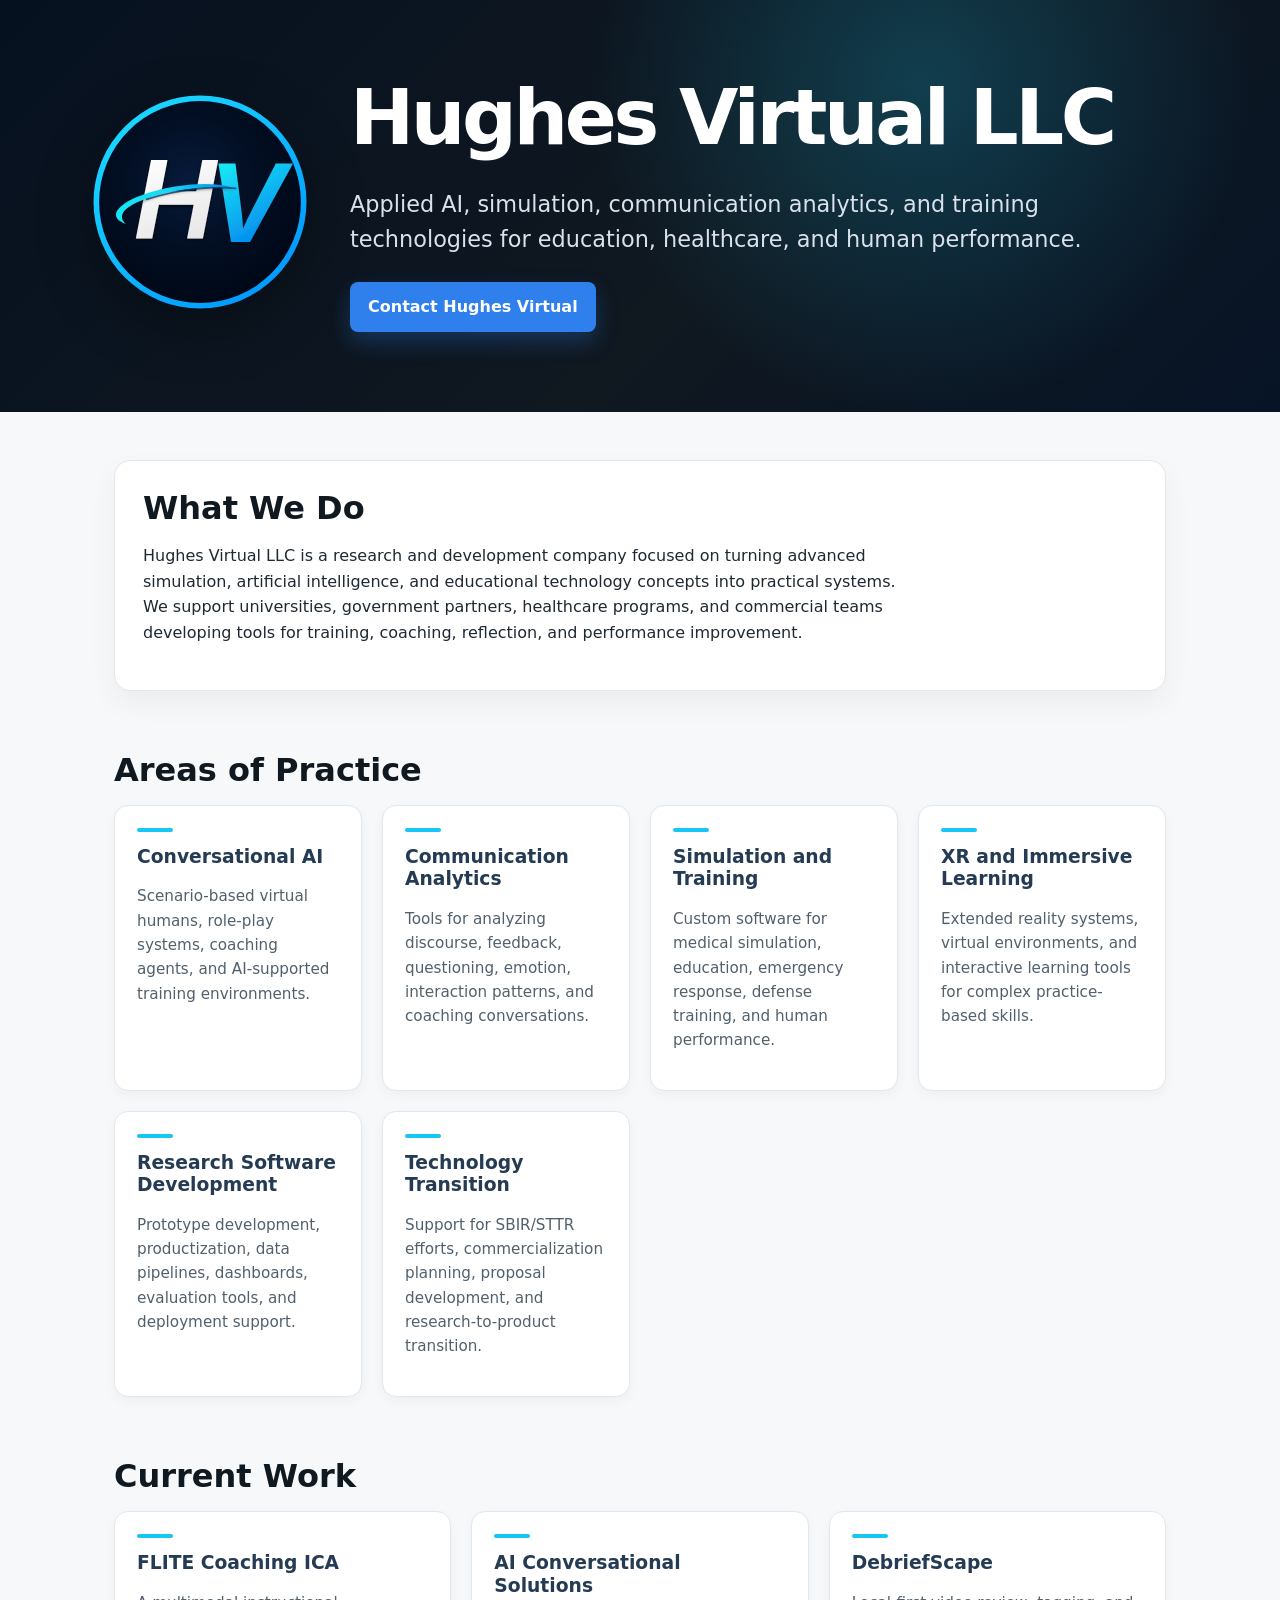
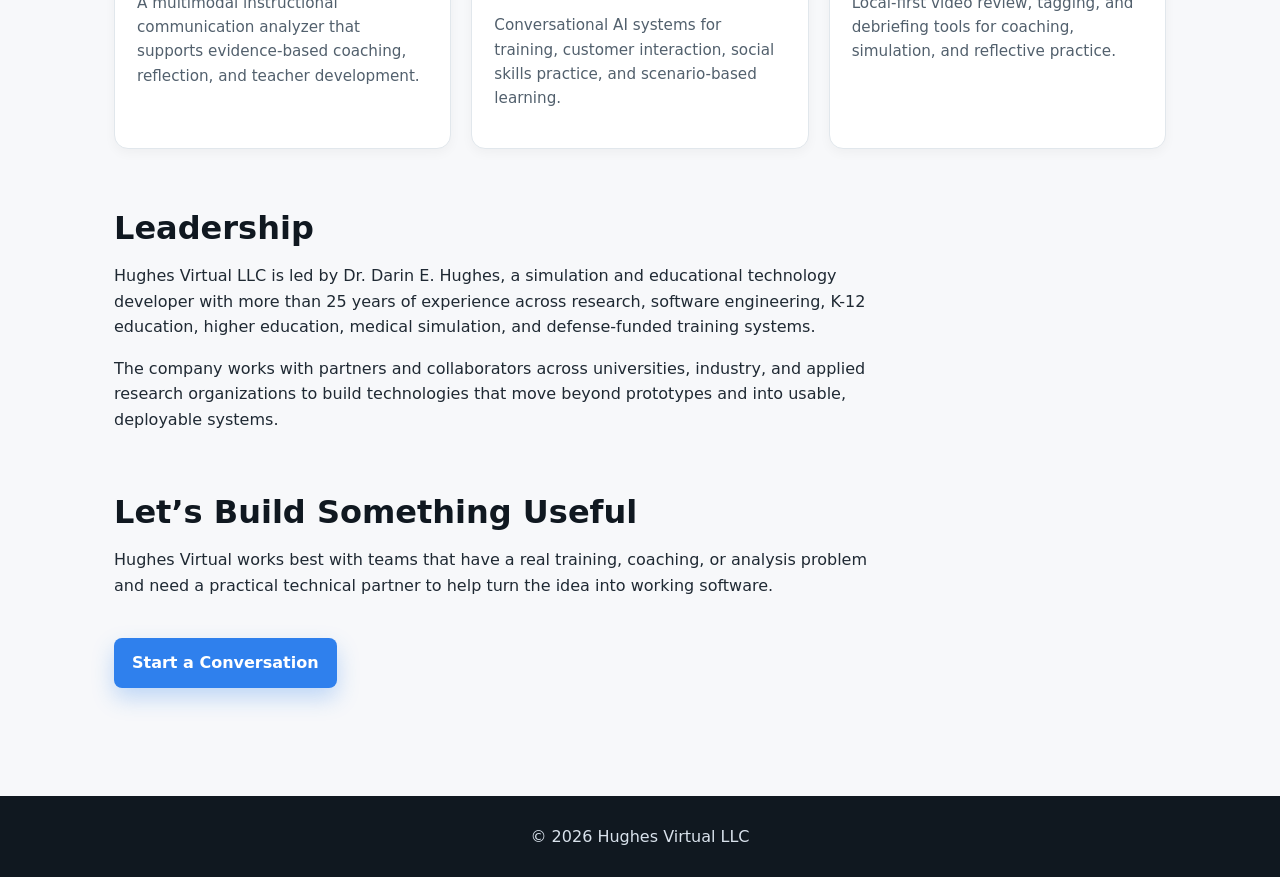
==== commit 828dc47a: "Add files via upload" ====
--- a/index.html
+++ b/index.html
@@ -5,68 +5,121 @@
   <meta name="viewport" content="width=device-width, initial-scale=1" />
   <title>Hughes Virtual LLC</title>
   <meta name="description" content="Hughes Virtual LLC develops applied AI, simulation, communication analytics, and training technologies for education, healthcare, and human performance." />
+  <link rel="icon" href="favicon.svg" type="image/svg+xml" />
+  <link rel="apple-touch-icon" href="apple-touch-icon.png" />
   <style>
+    :root {
+      --navy: #071426;
+      --navy-2: #101820;
+      --blue: #16c7f4;
+      --blue-2: #2f80ed;
+      --ink: #1f2933;
+      --muted: #52606d;
+      --paper: #f7f8fa;
+      --card: #ffffff;
+      --line: #e1e7ec;
+    }
+
+    * {
+      box-sizing: border-box;
+    }
+
     body {
       margin: 0;
       font-family: system-ui, -apple-system, BlinkMacSystemFont, "Segoe UI", sans-serif;
       line-height: 1.6;
-      color: #1f2933;
-      background: #f7f8fa;
+      color: var(--ink);
+      background: var(--paper);
     }
 
     header {
-      background: #101820;
+      position: relative;
+      overflow: hidden;
+      background:
+        radial-gradient(circle at 72% 20%, rgba(22, 199, 244, 0.22), transparent 34%),
+        linear-gradient(135deg, #061120 0%, #101820 58%, #071426 100%);
       color: white;
-      padding: 56px 24px;
+      padding: 72px 24px 80px;
+    }
+
+    .hero {
+      width: min(1100px, 100%);
+      margin: 0 auto;
+      display: grid;
+      grid-template-columns: 220px minmax(0, 1fr);
+      gap: 40px;
+      align-items: center;
+    }
+
+    .logo {
+      width: 220px;
+      max-width: 52vw;
+      filter: drop-shadow(0 18px 28px rgba(0, 0, 0, 0.35));
+    }
+
+    h1, h2, h3 {
+      line-height: 1.2;
+      margin: 0 0 16px;
+    }
+
+    h1 {
+      font-size: clamp(2.8rem, 6vw, 5rem);
+      letter-spacing: -0.045em;
+      margin-bottom: 18px;
+    }
+
+    h2 {
+      font-size: 2rem;
+      color: var(--navy-2);
+    }
+
+    h3 {
+      color: #243b53;
+    }
+
+    p {
+      max-width: 760px;
+    }
+
+    .tagline {
+      font-size: clamp(1.15rem, 2vw, 1.4rem);
+      max-width: 820px;
+      color: #d9e2ec;
+      margin-bottom: 0;
+    }
+
+    .button {
+      display: inline-block;
+      margin-top: 24px;
+      padding: 12px 18px;
+      background: var(--blue-2);
+      color: white;
+      text-decoration: none;
+      border-radius: 8px;
+      font-weight: 700;
+      box-shadow: 0 10px 22px rgba(47, 128, 237, 0.28);
+    }
+
+    .button:hover {
+      background: #1d6fd8;
     }
 
     main {
       max-width: 1100px;
       margin: 0 auto;
-      padding: 40px 24px;
+      padding: 48px 24px;
     }
 
     section {
-      margin-bottom: 56px;
-    }
-
-    h1, h2, h3 {
-      line-height: 1.2;
-      margin: 0 0 16px;
-    }
-
-    h1 {
-      font-size: clamp(2.3rem, 5vw, 4rem);
-    }
-
-    h2 {
-      font-size: 2rem;
-      color: #101820;
-    }
-
-    h3 {
-      color: #243b53;
-    }
-
-    p {
-      max-width: 760px;
-    }
-
-    .tagline {
-      font-size: 1.25rem;
-      max-width: 820px;
-      color: #d9e2ec;
-    }
-
-    .button {
-      display: inline-block;
-      margin-top: 18px;
-      padding: 12px 18px;
-      background: #2f80ed;
-      color: white;
-      text-decoration: none;
-      border-radius: 6px;
-      font-weight: 600;
+      margin-bottom: 60px;
+    }
+
+    .intro {
+      background: white;
+      border: 1px solid var(--line);
+      border-radius: 16px;
+      padding: 28px;
+      box-shadow: 0 12px 28px rgba(0,0,0,0.05);
     }
 
     .grid {
@@ -76,38 +129,80 @@
     }
 
     .card {
-      background: white;
-      border: 1px solid #e1e7ec;
-      border-radius: 10px;
+      background: var(--card);
+      border: 1px solid var(--line);
+      border-radius: 14px;
       padding: 22px;
       box-shadow: 0 4px 12px rgba(0,0,0,0.04);
     }
 
+    .card h3::before {
+      content: "";
+      display: block;
+      width: 36px;
+      height: 4px;
+      border-radius: 99px;
+      background: var(--blue);
+      margin-bottom: 14px;
+    }
+
     .small {
       font-size: 0.95rem;
-      color: #52606d;
+      color: var(--muted);
     }
 
     footer {
-      background: #101820;
+      background: var(--navy-2);
       color: #d9e2ec;
       padding: 28px 24px;
       text-align: center;
     }
+
+    footer p {
+      max-width: none;
+      margin: 0;
+    }
+
+    @media (max-width: 720px) {
+      header {
+        padding: 48px 24px 56px;
+        text-align: center;
+      }
+
+      .hero {
+        grid-template-columns: 1fr;
+        gap: 24px;
+      }
+
+      .logo {
+        width: 170px;
+        margin: 0 auto;
+      }
+
+      p, .tagline {
+        margin-left: auto;
+        margin-right: auto;
+      }
+    }
   </style>
 </head>
 
 <body>
   <header>
-    <h1>Hughes Virtual LLC</h1>
-    <p class="tagline">
-      Applied AI, simulation, communication analytics, and training technologies for education, healthcare, and human performance.
-    </p>
-    <a class="button" href="mailto:darinehughes@gmail.com">Contact Hughes Virtual</a>
+    <div class="hero">
+      <img class="logo" src="assets/hv-logo.svg" alt="Hughes Virtual logo" />
+      <div>
+        <h1>Hughes Virtual LLC</h1>
+        <p class="tagline">
+          Applied AI, simulation, communication analytics, and training technologies for education, healthcare, and human performance.
+        </p>
+        <a class="button" href="mailto:darinehughes@gmail.com">Contact Hughes Virtual</a>
+      </div>
+    </div>
   </header>
 
   <main>
-    <section>
+    <section class="intro">
       <h2>What We Do</h2>
       <p>
         Hughes Virtual LLC is a research and development company focused on turning advanced simulation, artificial intelligence, and educational technology concepts into practical systems. We support universities, government partners, healthcare programs, and commercial teams developing tools for training, coaching, reflection, and performance improvement.
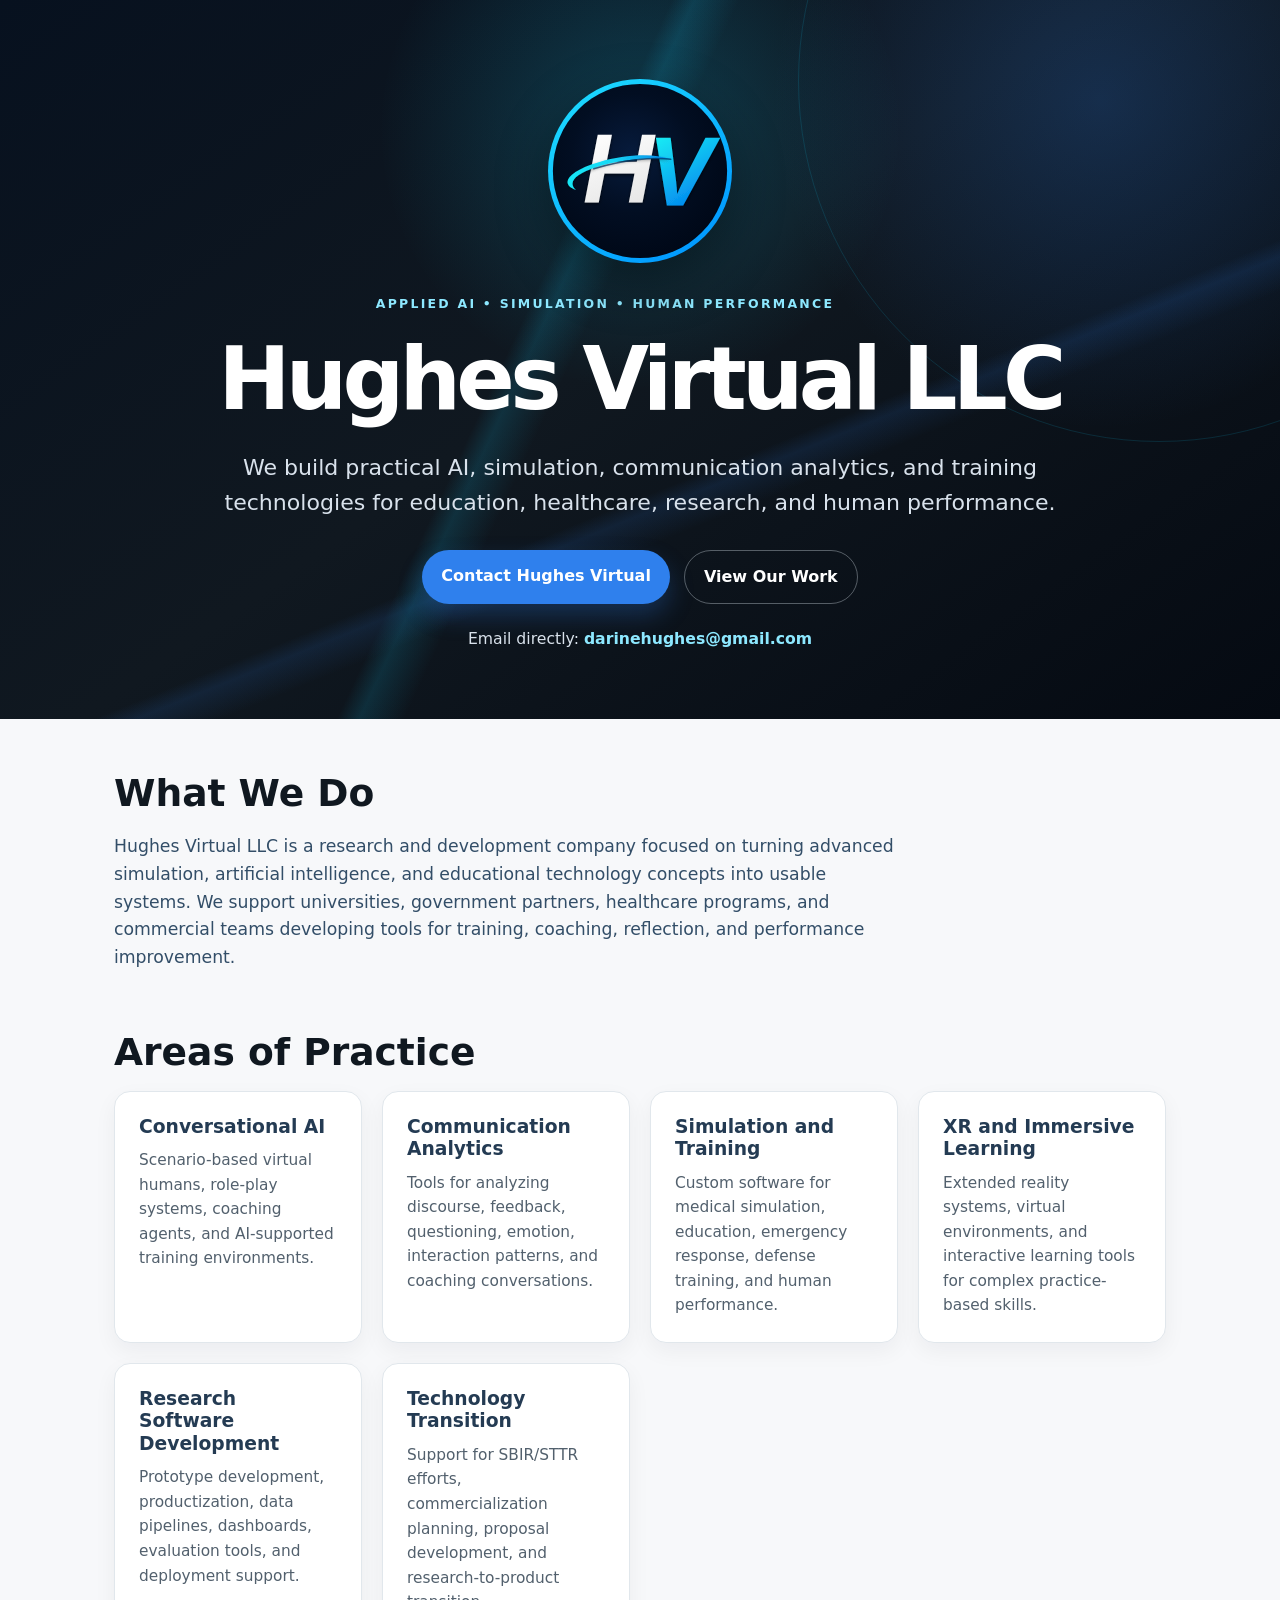
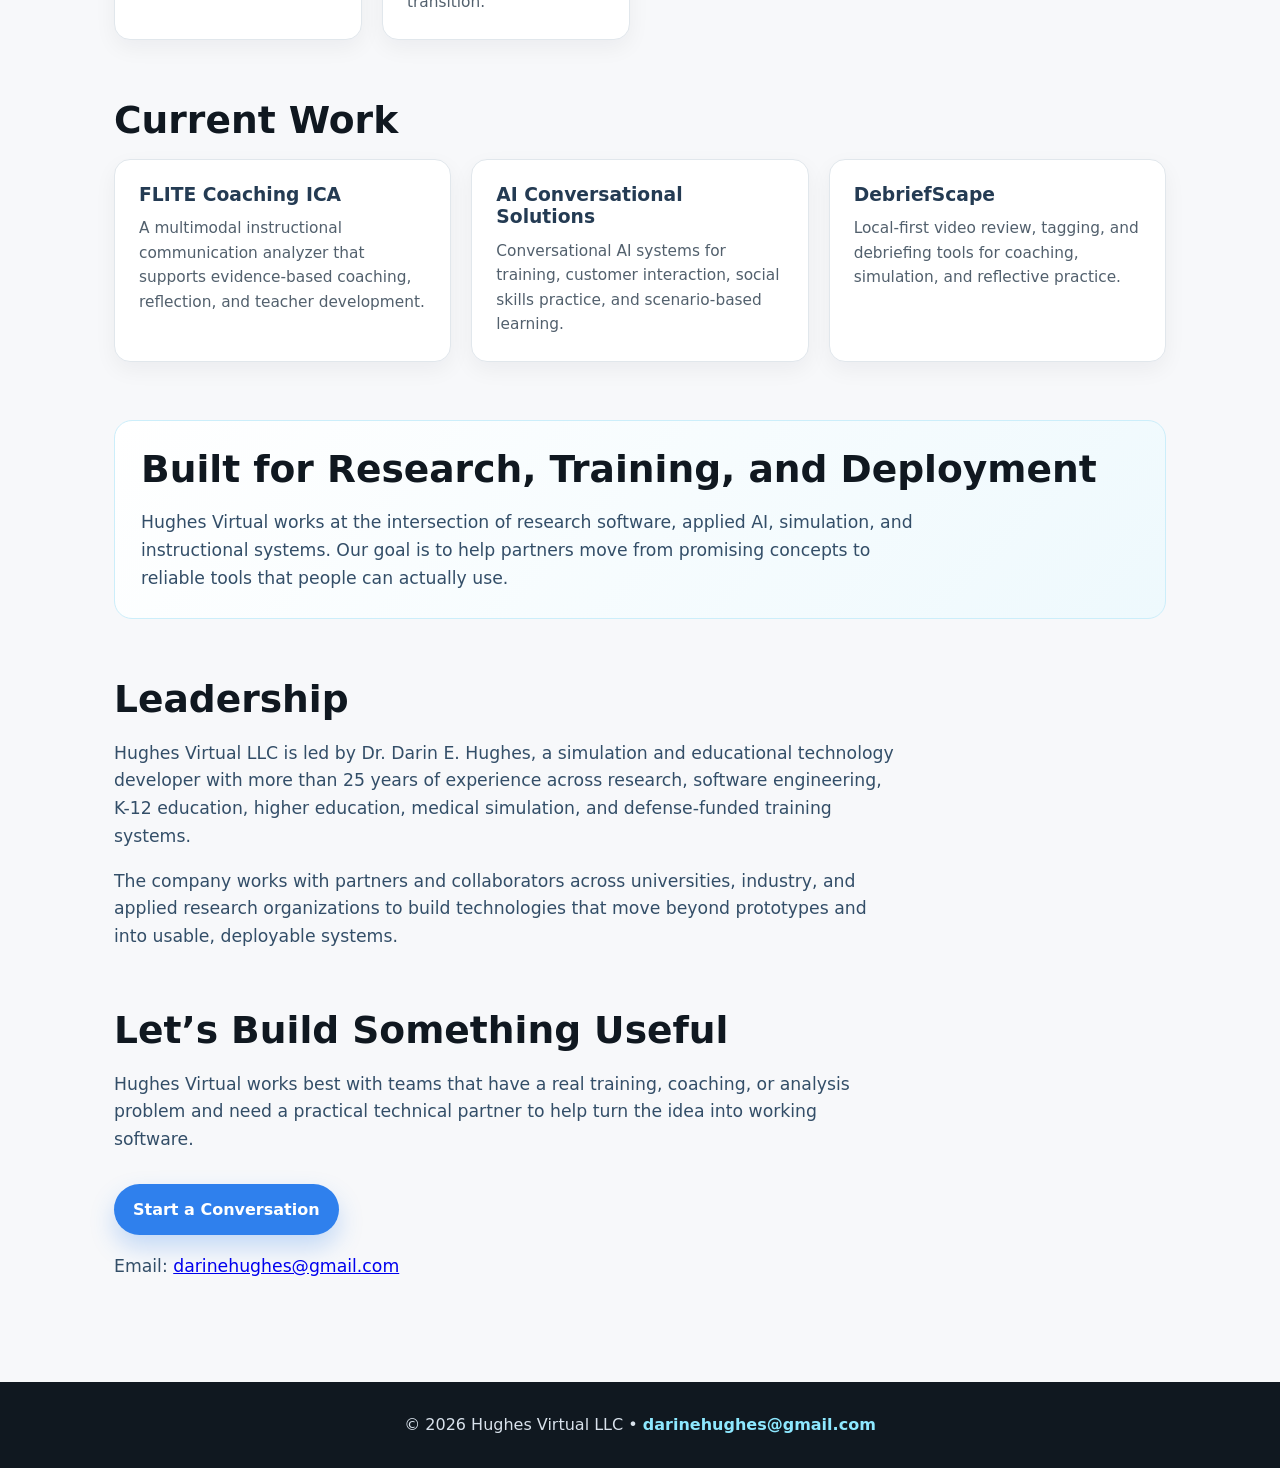
==== commit 335a14ae: "Refactor index.html with style and content updates Updated styles and content in index.html for impr" ====
--- a/index.html
+++ b/index.html
@@ -7,21 +7,26 @@
   <meta name="description" content="Hughes Virtual LLC develops applied AI, simulation, communication analytics, and training technologies for education, healthcare, and human performance." />
   <link rel="icon" href="favicon.svg" type="image/svg+xml" />
   <link rel="apple-touch-icon" href="apple-touch-icon.png" />
+
   <style>
     :root {
-      --navy: #071426;
-      --navy-2: #101820;
-      --blue: #16c7f4;
-      --blue-2: #2f80ed;
+      --navy: #101820;
+      --navy-deep: #07111f;
       --ink: #1f2933;
       --muted: #52606d;
-      --paper: #f7f8fa;
+      --light: #f7f8fa;
       --card: #ffffff;
       --line: #e1e7ec;
+      --cyan: #13c9f5;
+      --blue: #2f80ed;
     }
 
     * {
       box-sizing: border-box;
+    }
+
+    html {
+      scroll-behavior: smooth;
     }
 
     body {
@@ -29,32 +34,69 @@
       font-family: system-ui, -apple-system, BlinkMacSystemFont, "Segoe UI", sans-serif;
       line-height: 1.6;
       color: var(--ink);
-      background: var(--paper);
+      background: var(--light);
     }
 
     header {
       position: relative;
       overflow: hidden;
+      min-height: 72vh;
+      display: flex;
+      align-items: center;
+      justify-content: center;
+      padding: 76px 24px 68px;
+      color: white;
+      text-align: center;
       background:
-        radial-gradient(circle at 72% 20%, rgba(22, 199, 244, 0.22), transparent 34%),
-        linear-gradient(135deg, #061120 0%, #101820 58%, #071426 100%);
-      color: white;
-      padding: 72px 24px 80px;
+        radial-gradient(circle at 50% 18%, rgba(19, 201, 245, 0.22), transparent 30%),
+        radial-gradient(circle at 86% 14%, rgba(47, 128, 237, 0.22), transparent 26%),
+        linear-gradient(145deg, #07111f 0%, #101820 48%, #050a12 100%);
+    }
+
+    header::before {
+      content: "";
+      position: absolute;
+      inset: -20%;
+      background:
+        linear-gradient(115deg, transparent 0%, transparent 44%, rgba(19, 201, 245, 0.14) 45%, transparent 47%),
+        linear-gradient(158deg, transparent 0%, transparent 58%, rgba(47, 128, 237, 0.12) 59%, transparent 61%);
+      pointer-events: none;
+    }
+
+    header::after {
+      content: "";
+      position: absolute;
+      width: 720px;
+      height: 720px;
+      border: 1px solid rgba(19, 201, 245, 0.14);
+      border-radius: 50%;
+      top: -280px;
+      right: -240px;
+      pointer-events: none;
     }
 
     .hero {
-      width: min(1100px, 100%);
+      position: relative;
+      z-index: 1;
+      max-width: 980px;
       margin: 0 auto;
-      display: grid;
-      grid-template-columns: 220px minmax(0, 1fr);
-      gap: 40px;
-      align-items: center;
     }
 
     .logo {
-      width: 220px;
-      max-width: 52vw;
-      filter: drop-shadow(0 18px 28px rgba(0, 0, 0, 0.35));
+      display: block;
+      width: 190px;
+      max-width: 44vw;
+      margin: 0 auto 28px;
+      filter: drop-shadow(0 18px 26px rgba(0, 0, 0, 0.38));
+    }
+
+    .eyebrow {
+      margin: 0 0 14px;
+      color: #8de8ff;
+      font-size: 0.78rem;
+      font-weight: 800;
+      letter-spacing: 0.18em;
+      text-transform: uppercase;
     }
 
     h1, h2, h3 {
@@ -63,14 +105,14 @@
     }
 
     h1 {
-      font-size: clamp(2.8rem, 6vw, 5rem);
-      letter-spacing: -0.045em;
       margin-bottom: 18px;
+      font-size: clamp(2.7rem, 7vw, 5.4rem);
+      letter-spacing: -0.055em;
     }
 
     h2 {
-      font-size: 2rem;
-      color: var(--navy-2);
+      font-size: clamp(1.75rem, 4vw, 2.35rem);
+      color: var(--navy);
     }
 
     h3 {
@@ -78,110 +120,153 @@
     }
 
     p {
-      max-width: 760px;
+      max-width: 780px;
     }
 
     .tagline {
-      font-size: clamp(1.15rem, 2vw, 1.4rem);
-      max-width: 820px;
+      margin: 0 auto;
+      font-size: clamp(1.08rem, 2.2vw, 1.38rem);
+      max-width: 850px;
       color: #d9e2ec;
-      margin-bottom: 0;
+    }
+
+    .actions {
+      display: flex;
+      justify-content: center;
+      flex-wrap: wrap;
+      gap: 14px;
+      margin-top: 30px;
     }
 
     .button {
       display: inline-block;
-      margin-top: 24px;
-      padding: 12px 18px;
-      background: var(--blue-2);
+      padding: 13px 19px;
+      background: var(--blue);
       color: white;
       text-decoration: none;
-      border-radius: 8px;
+      border-radius: 999px;
+      font-weight: 750;
+      box-shadow: 0 12px 24px rgba(47, 128, 237, 0.26);
+    }
+
+    .button.secondary {
+      background: transparent;
+      border: 1px solid rgba(217, 226, 236, 0.36);
+      box-shadow: none;
+    }
+
+    .button:hover {
+      transform: translateY(-1px);
+    }
+
+    .contact-email {
+      margin: 22px auto 0;
+      color: #d9e2ec;
+      font-size: 0.98rem;
+    }
+
+    .contact-email a {
+      color: #8de8ff;
       font-weight: 700;
-      box-shadow: 0 10px 22px rgba(47, 128, 237, 0.28);
-    }
-
-    .button:hover {
-      background: #1d6fd8;
+      text-decoration: none;
+    }
+
+    .contact-email a:hover {
+      text-decoration: underline;
     }
 
     main {
       max-width: 1100px;
       margin: 0 auto;
-      padding: 48px 24px;
+      padding: 52px 24px 44px;
     }
 
     section {
-      margin-bottom: 60px;
+      margin-bottom: 58px;
     }
 
     .intro {
-      background: white;
-      border: 1px solid var(--line);
-      border-radius: 16px;
-      padding: 28px;
-      box-shadow: 0 12px 28px rgba(0,0,0,0.05);
+      font-size: 1.08rem;
+      color: #334e68;
     }
 
     .grid {
       display: grid;
-      grid-template-columns: repeat(auto-fit, minmax(240px, 1fr));
+      grid-template-columns: repeat(auto-fit, minmax(245px, 1fr));
       gap: 20px;
     }
 
     .card {
       background: var(--card);
       border: 1px solid var(--line);
-      border-radius: 14px;
-      padding: 22px;
-      box-shadow: 0 4px 12px rgba(0,0,0,0.04);
-    }
-
-    .card h3::before {
-      content: "";
-      display: block;
-      width: 36px;
-      height: 4px;
-      border-radius: 99px;
-      background: var(--blue);
-      margin-bottom: 14px;
+      border-radius: 16px;
+      padding: 24px;
+      box-shadow: 0 8px 22px rgba(16, 24, 32, 0.05);
+    }
+
+    .card h3 {
+      margin-bottom: 10px;
     }
 
     .small {
-      font-size: 0.95rem;
+      margin: 0;
+      font-size: 0.96rem;
       color: var(--muted);
     }
 
+    .banner {
+      background: linear-gradient(135deg, #ffffff 0%, #eef9fd 100%);
+      border: 1px solid #cceefa;
+      border-radius: 18px;
+      padding: 26px;
+    }
+
+    .banner p {
+      margin-bottom: 0;
+    }
+
     footer {
-      background: var(--navy-2);
+      background: var(--navy);
       color: #d9e2ec;
-      padding: 28px 24px;
+      padding: 30px 24px;
       text-align: center;
     }
 
     footer p {
-      max-width: none;
-      margin: 0;
-    }
-
-    @media (max-width: 720px) {
+      margin: 0 auto;
+    }
+
+    footer a {
+      color: #8de8ff;
+      text-decoration: none;
+      font-weight: 700;
+    }
+
+    footer a:hover {
+      text-decoration: underline;
+    }
+
+    @media (max-width: 640px) {
       header {
-        padding: 48px 24px 56px;
-        text-align: center;
+        min-height: auto;
+        padding: 56px 20px 50px;
       }
 
-      .hero {
-        grid-template-columns: 1fr;
-        gap: 24px;
+      .logo {
+        width: 145px;
       }
 
-      .logo {
-        width: 170px;
-        margin: 0 auto;
+      .actions {
+        flex-direction: column;
+        align-items: stretch;
       }
 
-      p, .tagline {
-        margin-left: auto;
-        margin-right: auto;
+      .button {
+        width: 100%;
+      }
+
+      main {
+        padding-top: 42px;
       }
     }
   </style>
@@ -191,21 +276,32 @@
   <header>
     <div class="hero">
       <img class="logo" src="assets/hv-logo.svg" alt="Hughes Virtual logo" />
-      <div>
-        <h1>Hughes Virtual LLC</h1>
-        <p class="tagline">
-          Applied AI, simulation, communication analytics, and training technologies for education, healthcare, and human performance.
-        </p>
+
+      <p class="eyebrow">Applied AI • Simulation • Human Performance</p>
+
+      <h1>Hughes Virtual LLC</h1>
+
+      <p class="tagline">
+        We build practical AI, simulation, communication analytics, and training technologies for education, healthcare, research, and human performance.
+      </p>
+
+      <div class="actions">
         <a class="button" href="mailto:darinehughes@gmail.com">Contact Hughes Virtual</a>
+        <a class="button secondary" href="#work">View Our Work</a>
       </div>
+
+      <p class="contact-email">
+        Email directly:
+        <a href="mailto:darinehughes@gmail.com">darinehughes@gmail.com</a>
+      </p>
     </div>
   </header>
 
   <main>
-    <section class="intro">
+    <section>
       <h2>What We Do</h2>
-      <p>
-        Hughes Virtual LLC is a research and development company focused on turning advanced simulation, artificial intelligence, and educational technology concepts into practical systems. We support universities, government partners, healthcare programs, and commercial teams developing tools for training, coaching, reflection, and performance improvement.
+      <p class="intro">
+        Hughes Virtual LLC is a research and development company focused on turning advanced simulation, artificial intelligence, and educational technology concepts into usable systems. We support universities, government partners, healthcare programs, and commercial teams developing tools for training, coaching, reflection, and performance improvement.
       </p>
     </section>
 
@@ -244,7 +340,7 @@
       </div>
     </section>
 
-    <section>
+    <section id="work">
       <h2>Current Work</h2>
       <div class="grid">
         <div class="card">
@@ -264,27 +360,42 @@
       </div>
     </section>
 
+    <section class="banner">
+      <h2>Built for Research, Training, and Deployment</h2>
+      <p class="intro">
+        Hughes Virtual works at the intersection of research software, applied AI, simulation, and instructional systems. Our goal is to help partners move from promising concepts to reliable tools that people can actually use.
+      </p>
+    </section>
+
     <section>
       <h2>Leadership</h2>
-      <p>
+      <p class="intro">
         Hughes Virtual LLC is led by Dr. Darin E. Hughes, a simulation and educational technology developer with more than 25 years of experience across research, software engineering, K-12 education, higher education, medical simulation, and defense-funded training systems.
       </p>
-      <p>
+      <p class="intro">
         The company works with partners and collaborators across universities, industry, and applied research organizations to build technologies that move beyond prototypes and into usable, deployable systems.
       </p>
     </section>
 
     <section>
       <h2>Let’s Build Something Useful</h2>
-      <p>
+      <p class="intro">
         Hughes Virtual works best with teams that have a real training, coaching, or analysis problem and need a practical technical partner to help turn the idea into working software.
       </p>
-      <a class="button" href="mailto:darinehughes@gmail.com">Start a Conversation</a>
+
+      <div class="actions" style="justify-content: flex-start;">
+        <a class="button" href="mailto:darinehughes@gmail.com">Start a Conversation</a>
+      </div>
+
+      <p class="intro">
+        Email:
+        <a href="mailto:darinehughes@gmail.com">darinehughes@gmail.com</a>
+      </p>
     </section>
   </main>
 
   <footer>
-    <p>© 2026 Hughes Virtual LLC</p>
+    <p>© 2026 Hughes Virtual LLC • <a href="mailto:darinehughes@gmail.com">darinehughes@gmail.com</a></p>
   </footer>
 </body>
 </html>
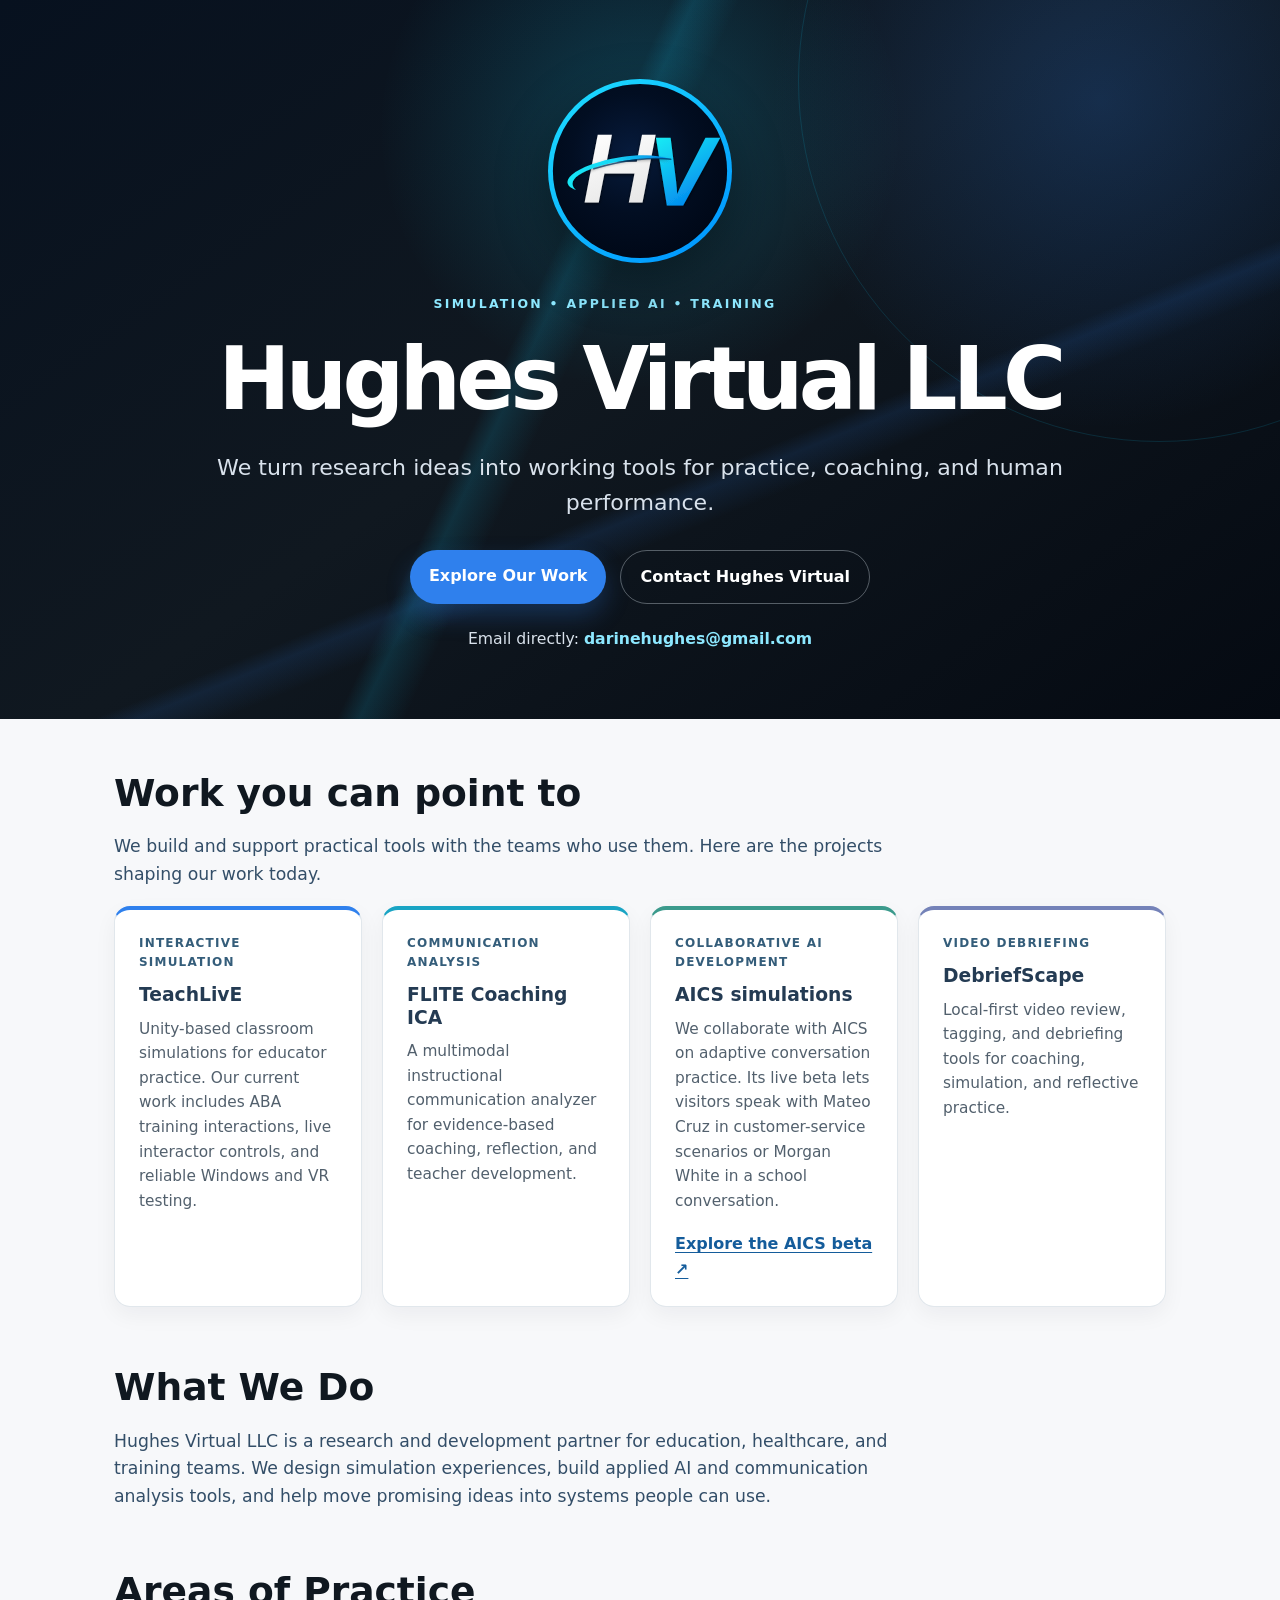
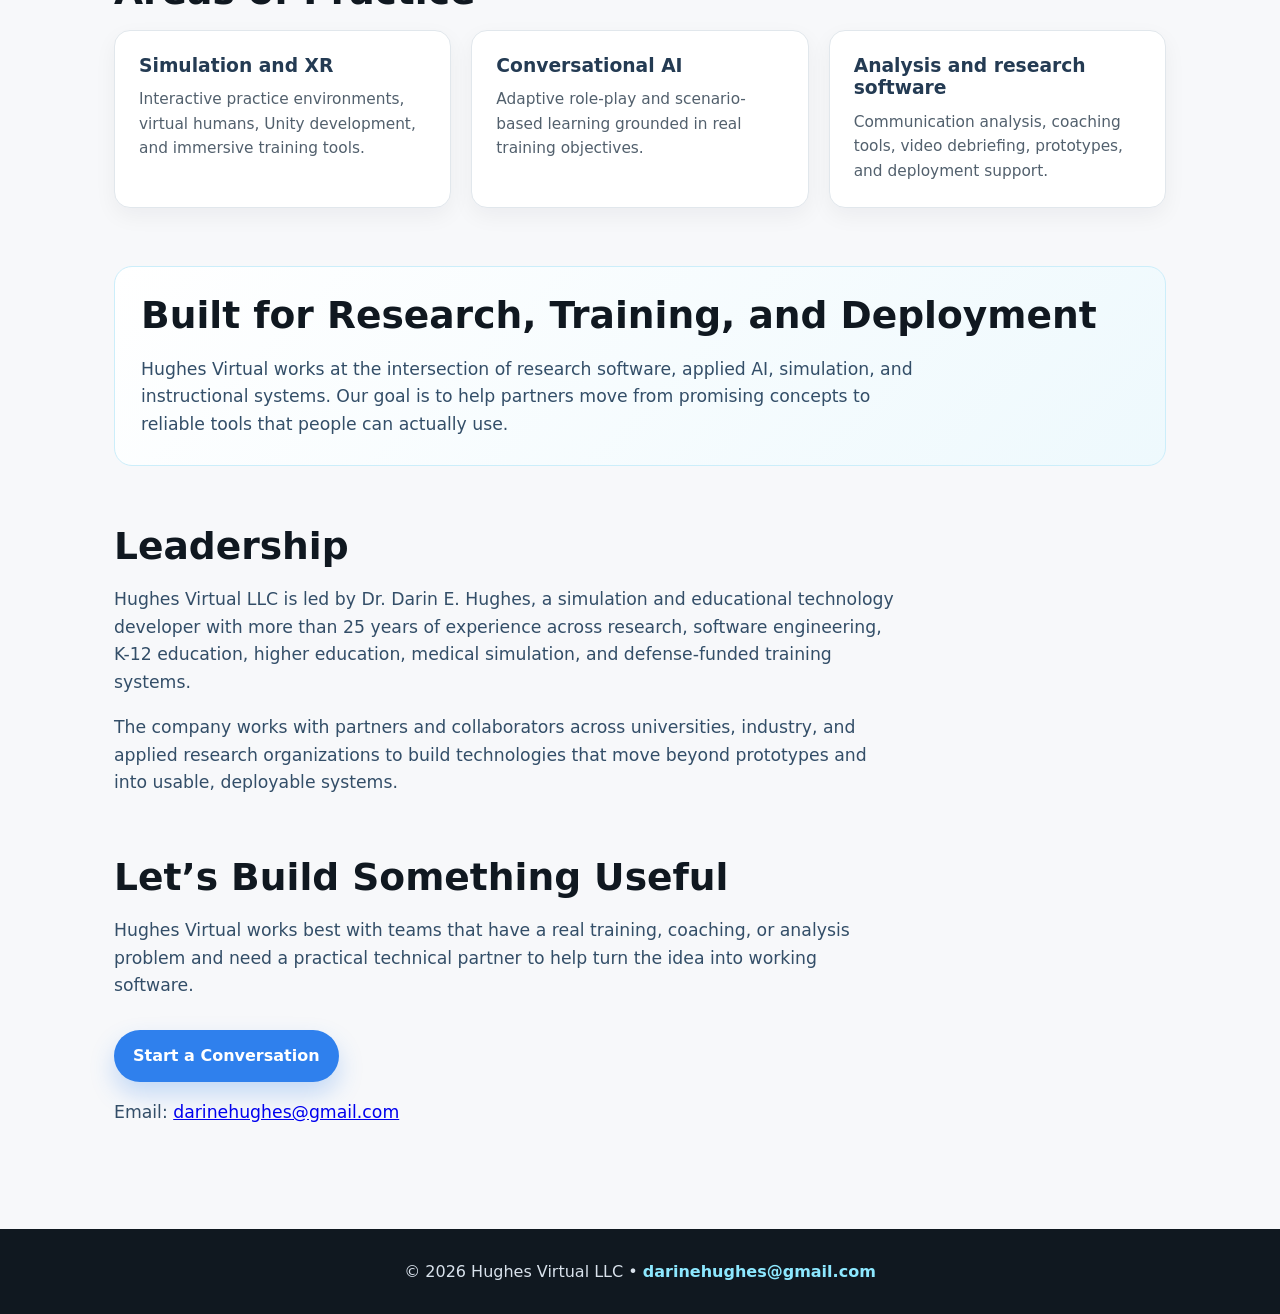
==== commit 8f2f93a4: "Refresh Hughes Virtual homepage" ====
--- a/index.html
+++ b/index.html
@@ -3,8 +3,8 @@
 <head>
   <meta charset="utf-8" />
   <meta name="viewport" content="width=device-width, initial-scale=1" />
-  <title>Hughes Virtual LLC</title>
-  <meta name="description" content="Hughes Virtual LLC develops applied AI, simulation, communication analytics, and training technologies for education, healthcare, and human performance." />
+  <title>Hughes Virtual | Simulation and Applied AI for Training</title>
+  <meta name="description" content="Hughes Virtual builds working simulation, conversational AI, and communication analysis tools for educators, researchers, and training teams. Explore TeachLivE, FLITE, and our AICS collaboration." />
   <link rel="icon" href="favicon.svg" type="image/svg+xml" />
   <link rel="apple-touch-icon" href="apple-touch-icon.png" />
 
@@ -208,6 +208,44 @@
       margin-bottom: 10px;
     }
 
+    .work-card {
+      display: flex;
+      flex-direction: column;
+      border-top: 4px solid var(--blue);
+    }
+
+    .work-card:nth-child(2) { border-top-color: #19a4c4; }
+    .work-card:nth-child(3) { border-top-color: #3b9a8c; }
+    .work-card:nth-child(4) { border-top-color: #7482b8; }
+
+    .work-card .small { flex: 1; }
+
+    .work-label {
+      margin: 0 0 12px;
+      color: #345d7a;
+      font-size: .75rem;
+      font-weight: 800;
+      letter-spacing: .1em;
+      text-transform: uppercase;
+    }
+
+    .work-link {
+      display: inline-block;
+      align-self: flex-start;
+      margin-top: 18px;
+      color: #145c9b;
+      font-weight: 750;
+      text-decoration-thickness: 1px;
+      text-underline-offset: 3px;
+    }
+
+    .work-link:hover { color: #0b365a; }
+
+    a:focus-visible {
+      outline: 3px solid var(--cyan);
+      outline-offset: 4px;
+    }
+
     .small {
       margin: 0;
       font-size: 0.96rem;
@@ -277,17 +315,17 @@
     <div class="hero">
       <img class="logo" src="assets/hv-logo.svg" alt="Hughes Virtual logo" />
 
-      <p class="eyebrow">Applied AI • Simulation • Human Performance</p>
+      <p class="eyebrow">Simulation • Applied AI • Training</p>
 
       <h1>Hughes Virtual LLC</h1>
 
       <p class="tagline">
-        We build practical AI, simulation, communication analytics, and training technologies for education, healthcare, research, and human performance.
+        We turn research ideas into working tools for practice, coaching, and human performance.
       </p>
 
       <div class="actions">
-        <a class="button" href="mailto:darinehughes@gmail.com">Contact Hughes Virtual</a>
-        <a class="button secondary" href="#work">View Our Work</a>
+        <a class="button" href="#work">Explore Our Work</a>
+        <a class="button secondary" href="mailto:darinehughes@gmail.com">Contact Hughes Virtual</a>
       </div>
 
       <p class="contact-email">
@@ -298,10 +336,41 @@
   </header>
 
   <main>
+    <section id="work">
+      <h2>Work you can point to</h2>
+      <p class="intro">We build and support practical tools with the teams who use them. Here are the projects shaping our work today.</p>
+      <div class="grid">
+        <div class="card work-card">
+          <p class="work-label">Interactive simulation</p>
+          <h3>TeachLivE</h3>
+          <p class="small">Unity-based classroom simulations for educator practice. Our current work includes ABA training interactions, live interactor controls, and reliable Windows and VR testing.</p>
+        </div>
+
+        <div class="card work-card">
+          <p class="work-label">Communication analysis</p>
+          <h3>FLITE Coaching ICA</h3>
+          <p class="small">A multimodal instructional communication analyzer for evidence-based coaching, reflection, and teacher development.</p>
+        </div>
+
+        <div class="card work-card">
+          <p class="work-label">Collaborative AI development</p>
+          <h3>AICS simulations</h3>
+          <p class="small">We collaborate with AICS on adaptive conversation practice. Its live beta lets visitors speak with Mateo Cruz in customer-service scenarios or Morgan White in a school conversation.</p>
+          <a class="work-link" href="https://aics-sim.com/">Explore the AICS beta ↗</a>
+        </div>
+
+        <div class="card work-card">
+          <p class="work-label">Video debriefing</p>
+          <h3>DebriefScape</h3>
+          <p class="small">Local-first video review, tagging, and debriefing tools for coaching, simulation, and reflective practice.</p>
+        </div>
+      </div>
+    </section>
+
     <section>
       <h2>What We Do</h2>
       <p class="intro">
-        Hughes Virtual LLC is a research and development company focused on turning advanced simulation, artificial intelligence, and educational technology concepts into usable systems. We support universities, government partners, healthcare programs, and commercial teams developing tools for training, coaching, reflection, and performance improvement.
+        Hughes Virtual LLC is a research and development partner for education, healthcare, and training teams. We design simulation experiences, build applied AI and communication analysis tools, and help move promising ideas into systems people can use.
       </p>
     </section>
 
@@ -309,53 +378,16 @@
       <h2>Areas of Practice</h2>
       <div class="grid">
         <div class="card">
+          <h3>Simulation and XR</h3>
+          <p class="small">Interactive practice environments, virtual humans, Unity development, and immersive training tools.</p>
+        </div>
+        <div class="card">
           <h3>Conversational AI</h3>
-          <p class="small">Scenario-based virtual humans, role-play systems, coaching agents, and AI-supported training environments.</p>
-        </div>
-
+          <p class="small">Adaptive role-play and scenario-based learning grounded in real training objectives.</p>
+        </div>
         <div class="card">
-          <h3>Communication Analytics</h3>
-          <p class="small">Tools for analyzing discourse, feedback, questioning, emotion, interaction patterns, and coaching conversations.</p>
-        </div>
-
-        <div class="card">
-          <h3>Simulation and Training</h3>
-          <p class="small">Custom software for medical simulation, education, emergency response, defense training, and human performance.</p>
-        </div>
-
-        <div class="card">
-          <h3>XR and Immersive Learning</h3>
-          <p class="small">Extended reality systems, virtual environments, and interactive learning tools for complex practice-based skills.</p>
-        </div>
-
-        <div class="card">
-          <h3>Research Software Development</h3>
-          <p class="small">Prototype development, productization, data pipelines, dashboards, evaluation tools, and deployment support.</p>
-        </div>
-
-        <div class="card">
-          <h3>Technology Transition</h3>
-          <p class="small">Support for SBIR/STTR efforts, commercialization planning, proposal development, and research-to-product transition.</p>
-        </div>
-      </div>
-    </section>
-
-    <section id="work">
-      <h2>Current Work</h2>
-      <div class="grid">
-        <div class="card">
-          <h3>FLITE Coaching ICA</h3>
-          <p class="small">A multimodal instructional communication analyzer that supports evidence-based coaching, reflection, and teacher development.</p>
-        </div>
-
-        <div class="card">
-          <h3>AI Conversational Solutions</h3>
-          <p class="small">Conversational AI systems for training, customer interaction, social skills practice, and scenario-based learning.</p>
-        </div>
-
-        <div class="card">
-          <h3>DebriefScape</h3>
-          <p class="small">Local-first video review, tagging, and debriefing tools for coaching, simulation, and reflective practice.</p>
+          <h3>Analysis and research software</h3>
+          <p class="small">Communication analysis, coaching tools, video debriefing, prototypes, and deployment support.</p>
         </div>
       </div>
     </section>
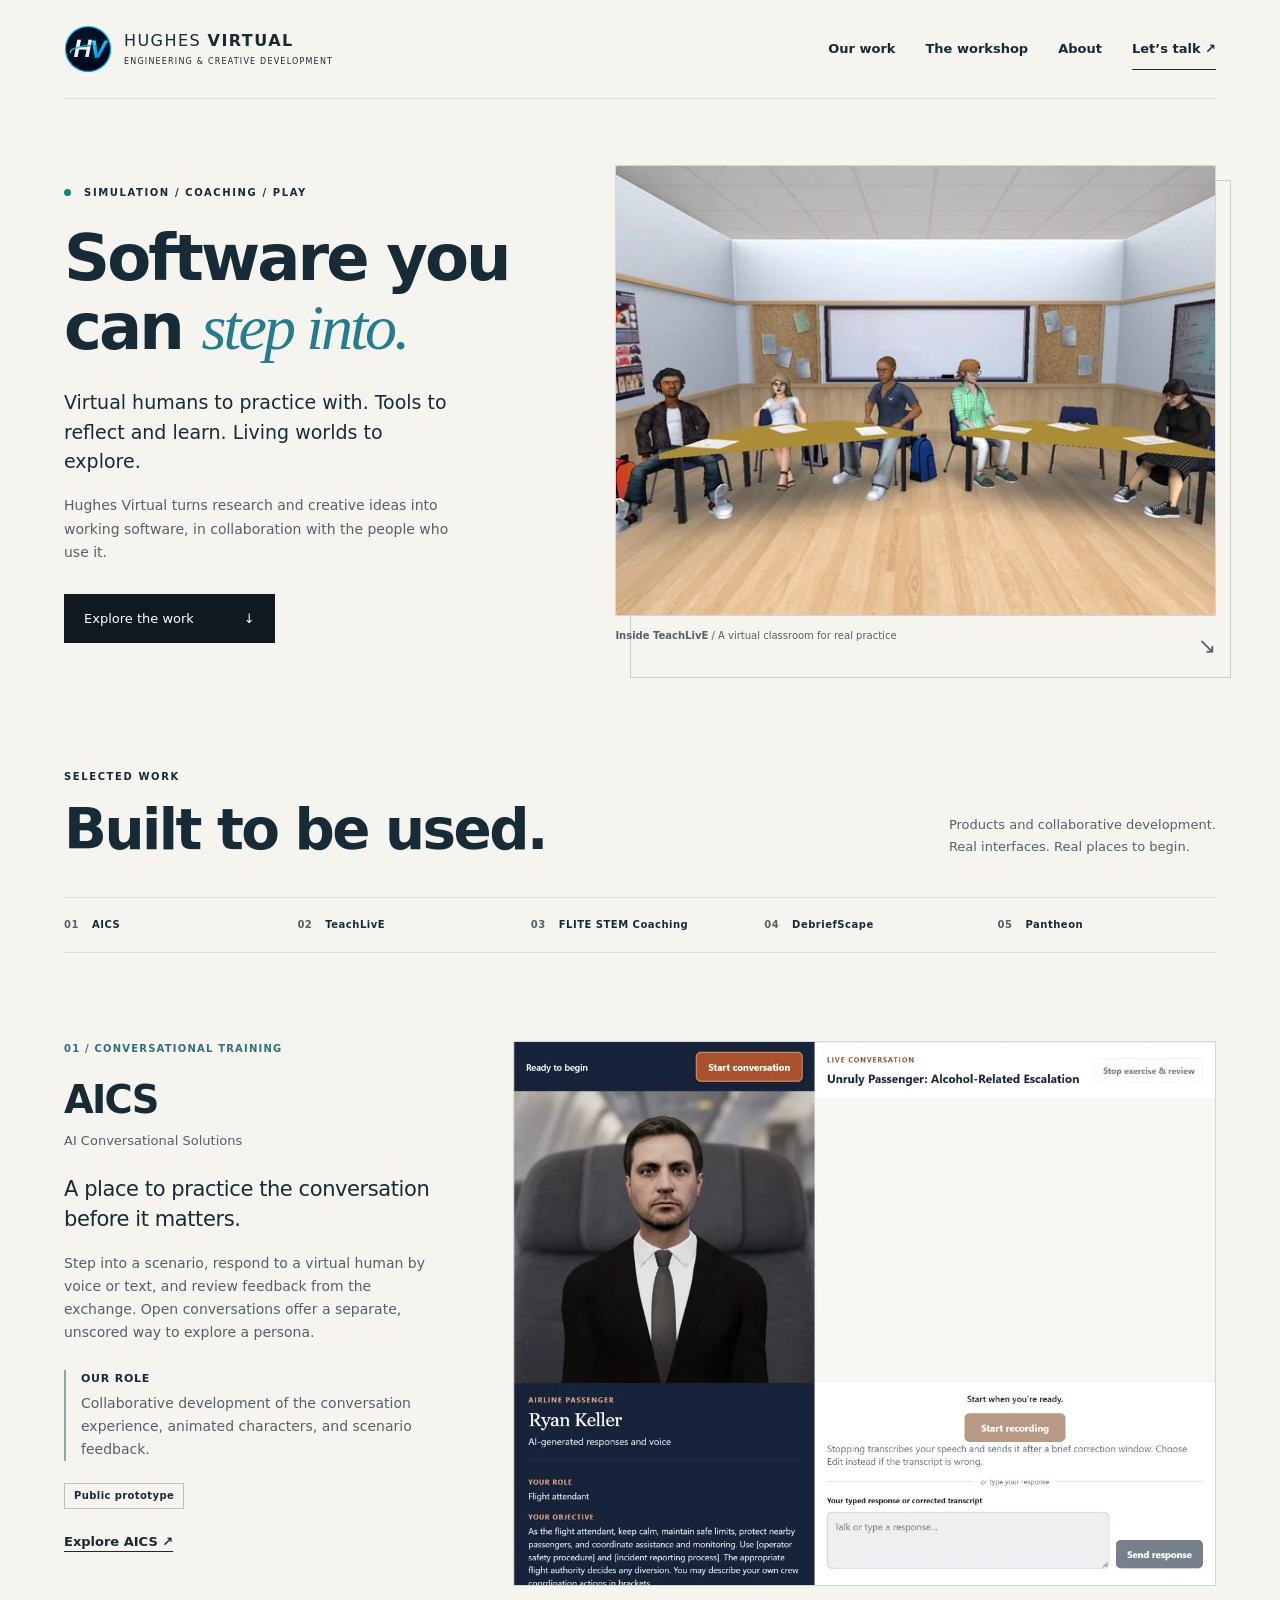
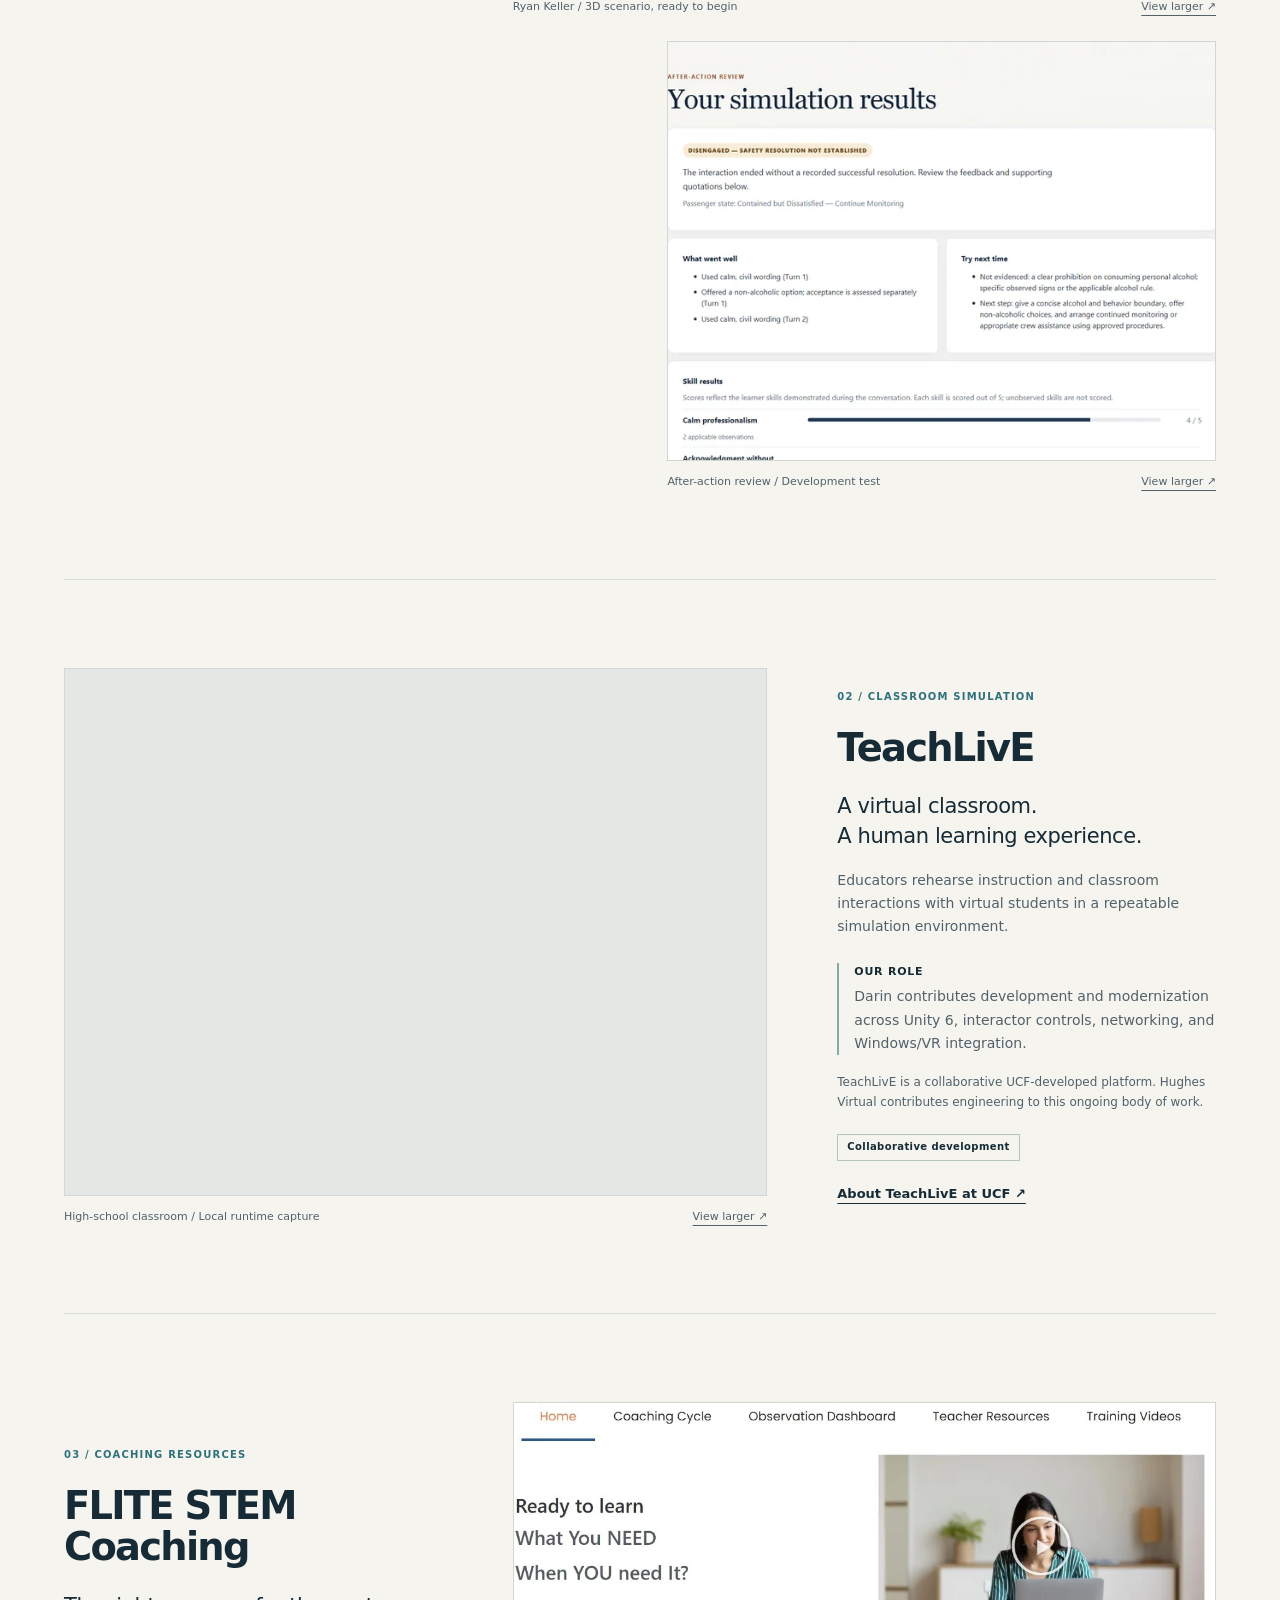
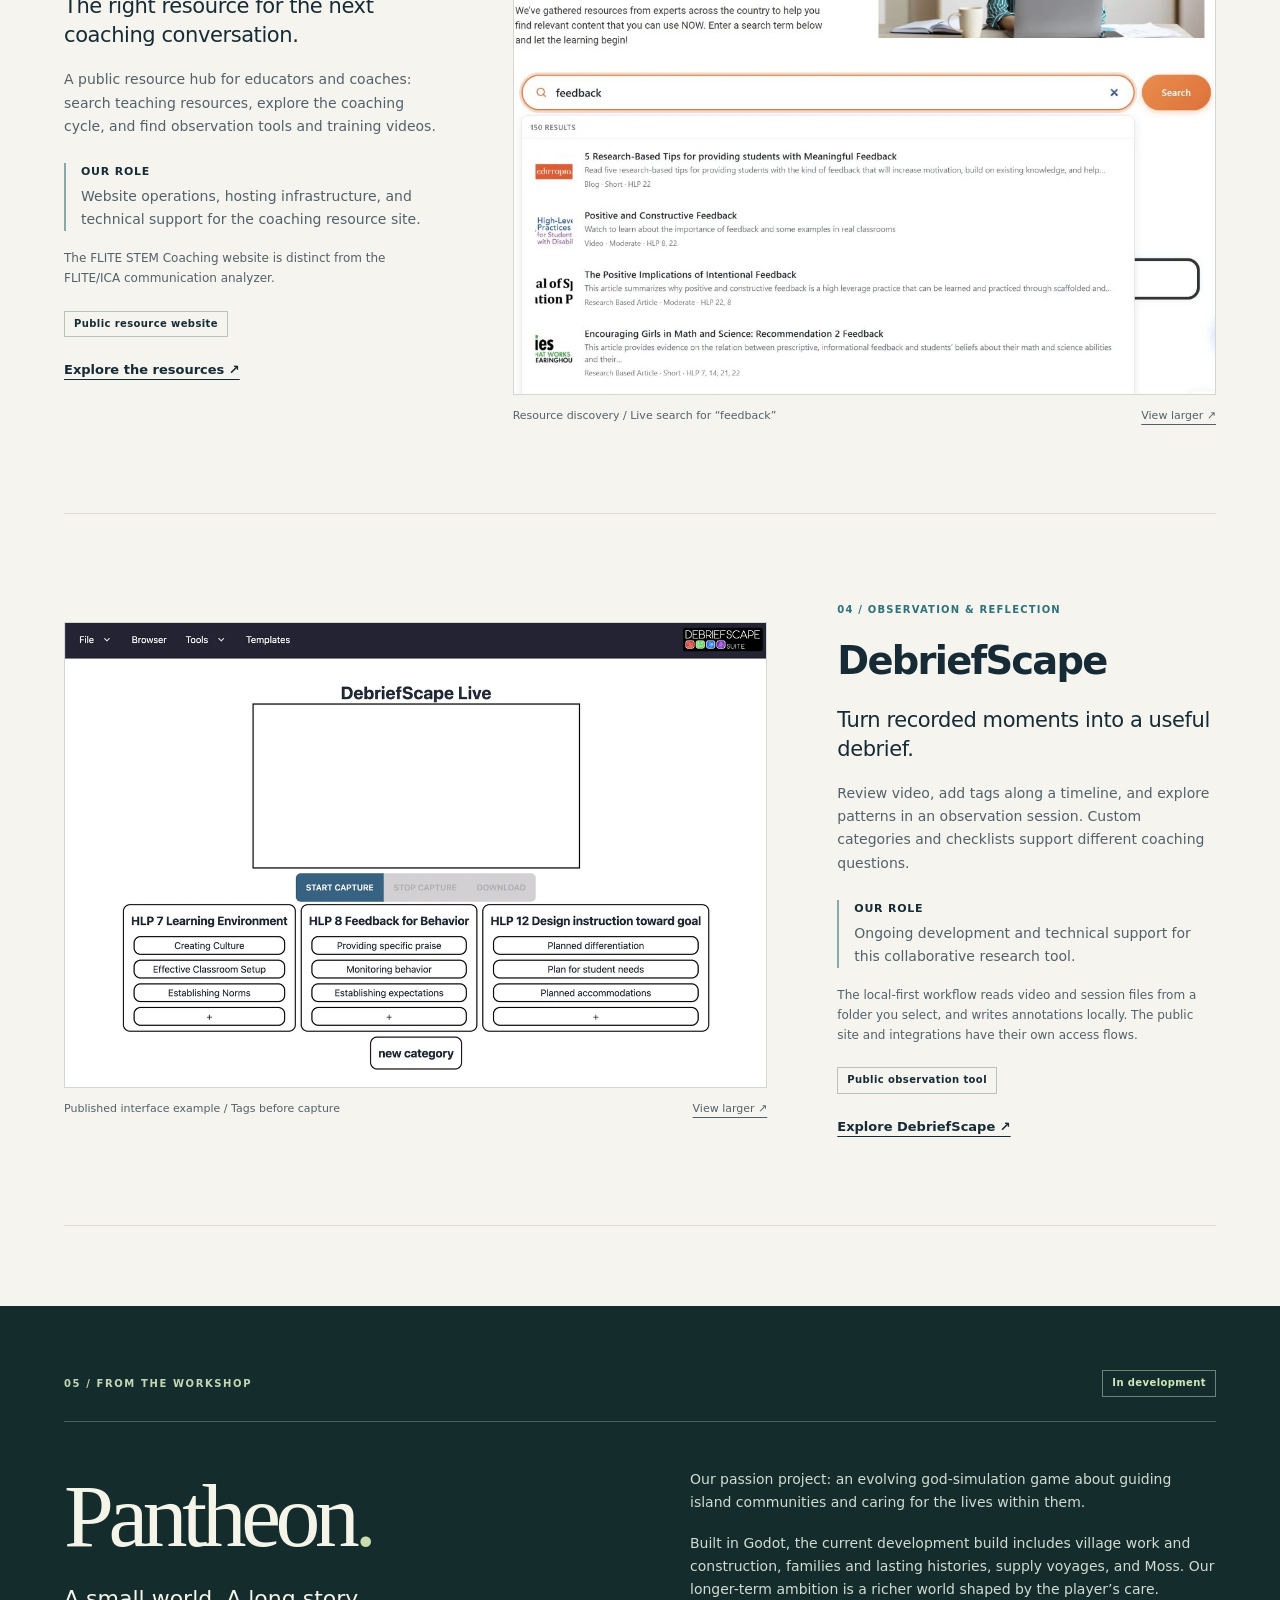
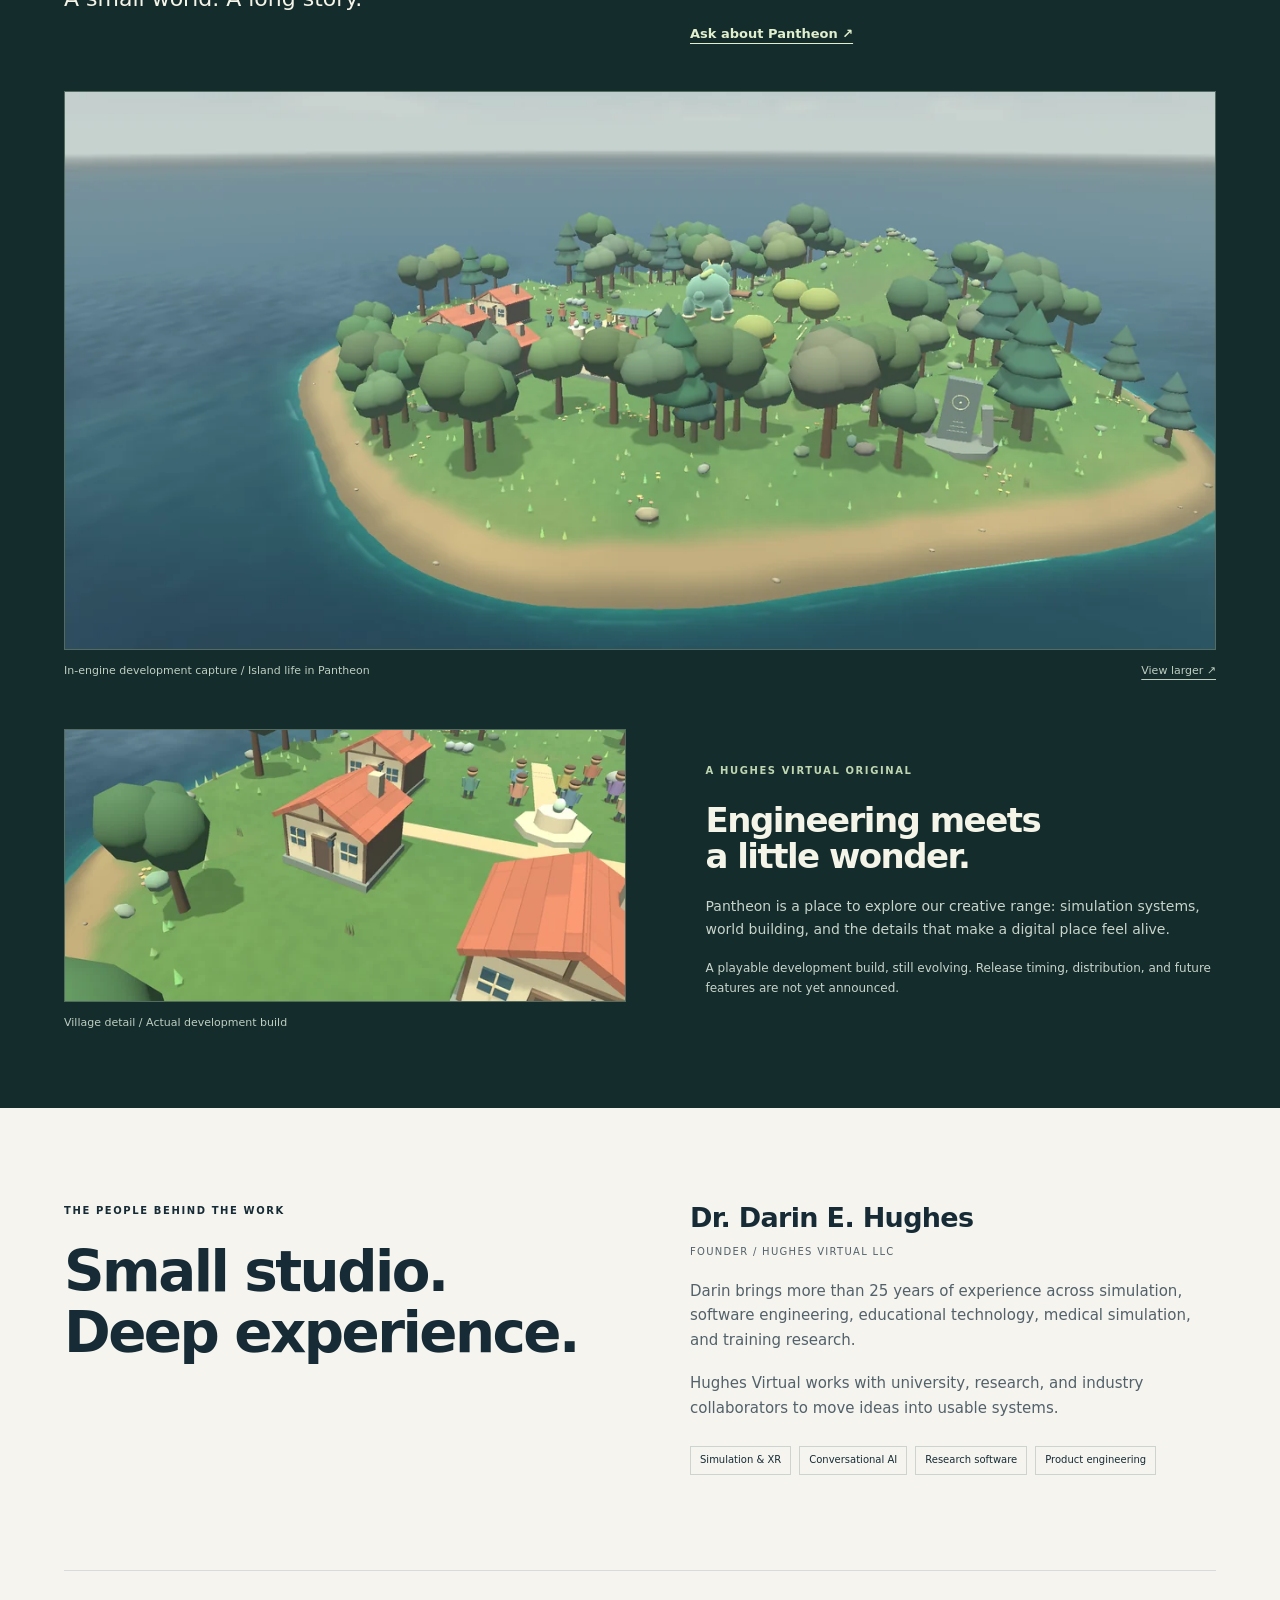
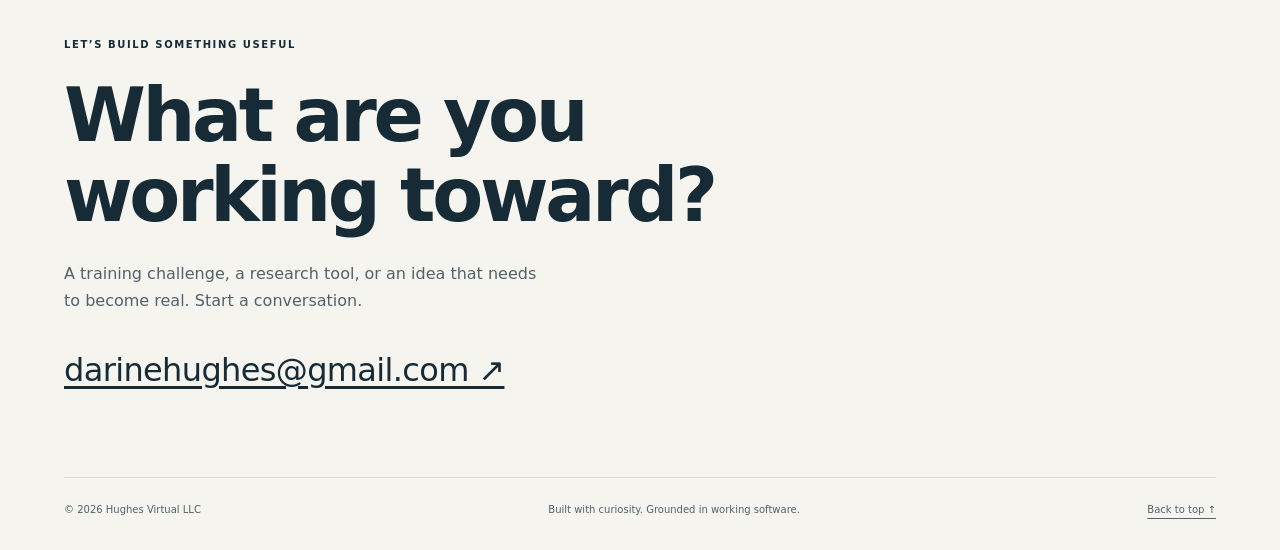
==== commit f6b7ceb8: "Refresh Hughes Virtual portfolio with real project imagery" ====
--- a/index.html
+++ b/index.html
@@ -1,433 +1,487 @@
 <!doctype html>
 <html lang="en">
-<head>
-  <meta charset="utf-8" />
-  <meta name="viewport" content="width=device-width, initial-scale=1" />
-  <title>Hughes Virtual | Simulation and Applied AI for Training</title>
-  <meta name="description" content="Hughes Virtual builds working simulation, conversational AI, and communication analysis tools for educators, researchers, and training teams. Explore TeachLivE, FLITE, and our AICS collaboration." />
-  <link rel="icon" href="favicon.svg" type="image/svg+xml" />
-  <link rel="apple-touch-icon" href="apple-touch-icon.png" />
-
-  <style>
-    :root {
-      --navy: #101820;
-      --navy-deep: #07111f;
-      --ink: #1f2933;
-      --muted: #52606d;
-      --light: #f7f8fa;
-      --card: #ffffff;
-      --line: #e1e7ec;
-      --cyan: #13c9f5;
-      --blue: #2f80ed;
-    }
-
-    * {
-      box-sizing: border-box;
-    }
-
-    html {
-      scroll-behavior: smooth;
-    }
-
-    body {
-      margin: 0;
-      font-family: system-ui, -apple-system, BlinkMacSystemFont, "Segoe UI", sans-serif;
-      line-height: 1.6;
-      color: var(--ink);
-      background: var(--light);
-    }
-
-    header {
-      position: relative;
-      overflow: hidden;
-      min-height: 72vh;
-      display: flex;
-      align-items: center;
-      justify-content: center;
-      padding: 76px 24px 68px;
-      color: white;
-      text-align: center;
-      background:
-        radial-gradient(circle at 50% 18%, rgba(19, 201, 245, 0.22), transparent 30%),
-        radial-gradient(circle at 86% 14%, rgba(47, 128, 237, 0.22), transparent 26%),
-        linear-gradient(145deg, #07111f 0%, #101820 48%, #050a12 100%);
-    }
-
-    header::before {
-      content: "";
-      position: absolute;
-      inset: -20%;
-      background:
-        linear-gradient(115deg, transparent 0%, transparent 44%, rgba(19, 201, 245, 0.14) 45%, transparent 47%),
-        linear-gradient(158deg, transparent 0%, transparent 58%, rgba(47, 128, 237, 0.12) 59%, transparent 61%);
-      pointer-events: none;
-    }
-
-    header::after {
-      content: "";
-      position: absolute;
-      width: 720px;
-      height: 720px;
-      border: 1px solid rgba(19, 201, 245, 0.14);
-      border-radius: 50%;
-      top: -280px;
-      right: -240px;
-      pointer-events: none;
-    }
-
-    .hero {
-      position: relative;
-      z-index: 1;
-      max-width: 980px;
-      margin: 0 auto;
-    }
-
-    .logo {
-      display: block;
-      width: 190px;
-      max-width: 44vw;
-      margin: 0 auto 28px;
-      filter: drop-shadow(0 18px 26px rgba(0, 0, 0, 0.38));
-    }
-
-    .eyebrow {
-      margin: 0 0 14px;
-      color: #8de8ff;
-      font-size: 0.78rem;
-      font-weight: 800;
-      letter-spacing: 0.18em;
-      text-transform: uppercase;
-    }
-
-    h1, h2, h3 {
-      line-height: 1.2;
-      margin: 0 0 16px;
-    }
-
-    h1 {
-      margin-bottom: 18px;
-      font-size: clamp(2.7rem, 7vw, 5.4rem);
-      letter-spacing: -0.055em;
-    }
-
-    h2 {
-      font-size: clamp(1.75rem, 4vw, 2.35rem);
-      color: var(--navy);
-    }
-
-    h3 {
-      color: #243b53;
-    }
-
-    p {
-      max-width: 780px;
-    }
-
-    .tagline {
-      margin: 0 auto;
-      font-size: clamp(1.08rem, 2.2vw, 1.38rem);
-      max-width: 850px;
-      color: #d9e2ec;
-    }
-
-    .actions {
-      display: flex;
-      justify-content: center;
-      flex-wrap: wrap;
-      gap: 14px;
-      margin-top: 30px;
-    }
-
-    .button {
-      display: inline-block;
-      padding: 13px 19px;
-      background: var(--blue);
-      color: white;
-      text-decoration: none;
-      border-radius: 999px;
-      font-weight: 750;
-      box-shadow: 0 12px 24px rgba(47, 128, 237, 0.26);
-    }
-
-    .button.secondary {
-      background: transparent;
-      border: 1px solid rgba(217, 226, 236, 0.36);
-      box-shadow: none;
-    }
-
-    .button:hover {
-      transform: translateY(-1px);
-    }
-
-    .contact-email {
-      margin: 22px auto 0;
-      color: #d9e2ec;
-      font-size: 0.98rem;
-    }
-
-    .contact-email a {
-      color: #8de8ff;
-      font-weight: 700;
-      text-decoration: none;
-    }
-
-    .contact-email a:hover {
-      text-decoration: underline;
-    }
-
-    main {
-      max-width: 1100px;
-      margin: 0 auto;
-      padding: 52px 24px 44px;
-    }
-
-    section {
-      margin-bottom: 58px;
-    }
-
-    .intro {
-      font-size: 1.08rem;
-      color: #334e68;
-    }
-
-    .grid {
-      display: grid;
-      grid-template-columns: repeat(auto-fit, minmax(245px, 1fr));
-      gap: 20px;
-    }
-
-    .card {
-      background: var(--card);
-      border: 1px solid var(--line);
-      border-radius: 16px;
-      padding: 24px;
-      box-shadow: 0 8px 22px rgba(16, 24, 32, 0.05);
-    }
-
-    .card h3 {
-      margin-bottom: 10px;
-    }
-
-    .work-card {
-      display: flex;
-      flex-direction: column;
-      border-top: 4px solid var(--blue);
-    }
-
-    .work-card:nth-child(2) { border-top-color: #19a4c4; }
-    .work-card:nth-child(3) { border-top-color: #3b9a8c; }
-    .work-card:nth-child(4) { border-top-color: #7482b8; }
-
-    .work-card .small { flex: 1; }
-
-    .work-label {
-      margin: 0 0 12px;
-      color: #345d7a;
-      font-size: .75rem;
-      font-weight: 800;
-      letter-spacing: .1em;
-      text-transform: uppercase;
-    }
-
-    .work-link {
-      display: inline-block;
-      align-self: flex-start;
-      margin-top: 18px;
-      color: #145c9b;
-      font-weight: 750;
-      text-decoration-thickness: 1px;
-      text-underline-offset: 3px;
-    }
-
-    .work-link:hover { color: #0b365a; }
-
-    a:focus-visible {
-      outline: 3px solid var(--cyan);
-      outline-offset: 4px;
-    }
-
-    .small {
-      margin: 0;
-      font-size: 0.96rem;
-      color: var(--muted);
-    }
-
-    .banner {
-      background: linear-gradient(135deg, #ffffff 0%, #eef9fd 100%);
-      border: 1px solid #cceefa;
-      border-radius: 18px;
-      padding: 26px;
-    }
-
-    .banner p {
-      margin-bottom: 0;
-    }
-
-    footer {
-      background: var(--navy);
-      color: #d9e2ec;
-      padding: 30px 24px;
-      text-align: center;
-    }
-
-    footer p {
-      margin: 0 auto;
-    }
-
-    footer a {
-      color: #8de8ff;
-      text-decoration: none;
-      font-weight: 700;
-    }
-
-    footer a:hover {
-      text-decoration: underline;
-    }
-
-    @media (max-width: 640px) {
-      header {
-        min-height: auto;
-        padding: 56px 20px 50px;
-      }
-
-      .logo {
-        width: 145px;
-      }
-
-      .actions {
-        flex-direction: column;
-        align-items: stretch;
-      }
-
-      .button {
-        width: 100%;
-      }
-
-      main {
-        padding-top: 42px;
-      }
-    }
-  </style>
-</head>
-
-<body>
-  <header>
-    <div class="hero">
-      <img class="logo" src="assets/hv-logo.svg" alt="Hughes Virtual logo" />
-
-      <p class="eyebrow">Simulation • Applied AI • Training</p>
-
-      <h1>Hughes Virtual LLC</h1>
-
-      <p class="tagline">
-        We turn research ideas into working tools for practice, coaching, and human performance.
-      </p>
-
-      <div class="actions">
-        <a class="button" href="#work">Explore Our Work</a>
-        <a class="button secondary" href="mailto:darinehughes@gmail.com">Contact Hughes Virtual</a>
-      </div>
-
-      <p class="contact-email">
-        Email directly:
-        <a href="mailto:darinehughes@gmail.com">darinehughes@gmail.com</a>
-      </p>
-    </div>
-  </header>
-
-  <main>
-    <section id="work">
-      <h2>Work you can point to</h2>
-      <p class="intro">We build and support practical tools with the teams who use them. Here are the projects shaping our work today.</p>
-      <div class="grid">
-        <div class="card work-card">
-          <p class="work-label">Interactive simulation</p>
-          <h3>TeachLivE</h3>
-          <p class="small">Unity-based classroom simulations for educator practice. Our current work includes ABA training interactions, live interactor controls, and reliable Windows and VR testing.</p>
+  <head>
+    <meta charset="utf-8" />
+    <meta name="viewport" content="width=device-width, initial-scale=1" />
+    <title>Hughes Virtual | Working software. Human possibility.</title>
+    <meta
+      name="description"
+      content="Explore working software from Hughes Virtual: AICS conversational training, TeachLivE development, FLITE STEM Coaching support, DebriefScape, and Pantheon, a god-simulation game in development."
+    />
+    <meta name="theme-color" content="#101820" />
+    <link rel="canonical" href="https://darinehughes.github.io/" />
+    <meta property="og:type" content="website" />
+    <meta
+      property="og:title"
+      content="Hughes Virtual — Working software. Human possibility."
+    />
+    <meta
+      property="og:description"
+      content="Simulation, coaching tools, and worlds worth exploring. See the software we help build."
+    />
+    <meta property="og:url" content="https://darinehughes.github.io/" />
+    <meta
+      property="og:image"
+      content="https://darinehughes.github.io/assets/social-preview.jpg"
+    />
+    <meta property="og:image:width" content="1200" />
+    <meta property="og:image:height" content="630" />
+    <meta
+      property="og:image:alt"
+      content="Hughes Virtual: a TeachLivE virtual classroom and an island in Pantheon."
+    />
+    <meta name="twitter:card" content="summary_large_image" />
+    <link rel="icon" href="favicon.svg" type="image/svg+xml" />
+    <link rel="apple-touch-icon" href="apple-touch-icon.png" />
+    <link rel="stylesheet" href="assets/site.css" />
+  </head>
+  <body>
+    <a class="skip" href="#main">Skip to content</a>
+    <header class="site-header wrap">
+      <a class="brand" href="#top" aria-label="Hughes Virtual home"
+        ><img src="assets/hv-logo.svg" width="48" height="48" alt="" /><span
+          >HUGHES <strong>VIRTUAL</strong
+          ><small>ENGINEERING &amp; CREATIVE DEVELOPMENT</small></span
+        ></a
+      >
+      <nav aria-label="Main navigation">
+        <a href="#work">Our work</a><a href="#workshop">The workshop</a
+        ><a href="#about">About</a
+        ><a class="nav-contact" href="#contact">Let’s talk ↗</a>
+      </nav>
+    </header>
+    <main id="main" tabindex="-1">
+      <section class="hero wrap" id="top" aria-labelledby="hero-title">
+        <div class="hero-copy">
+          <p class="eyebrow">
+            <span class="signal" aria-hidden="true"></span> SIMULATION /
+            COACHING / PLAY
+          </p>
+          <h1 id="hero-title">Software you<br />can <em>step into.</em></h1>
+          <p class="lede">
+            Virtual humans to practice with. Tools to reflect and learn. Living
+            worlds to explore.
+          </p>
+          <p>
+            Hughes Virtual turns research and creative ideas into working
+            software, in collaboration with the people who use it.
+          </p>
+          <a class="button" href="#work"
+            >Explore the work <span aria-hidden="true">↓</span></a
+          >
         </div>
-
-        <div class="card work-card">
-          <p class="work-label">Communication analysis</p>
-          <h3>FLITE Coaching ICA</h3>
-          <p class="small">A multimodal instructional communication analyzer for evidence-based coaching, reflection, and teacher development.</p>
+        <figure class="hero-figure">
+          <a
+            class="image-link"
+            href="#teachlive"
+            aria-label="Explore our TeachLivE development work"
+            ><img
+              src="assets/projects/teachlive-1280.webp"
+              srcset="
+                assets/projects/teachlive-640.webp   640w,
+                assets/projects/teachlive-1280.webp 1200w
+              "
+              sizes="(max-width:760px) 90vw, 50vw"
+              width="1200"
+              height="900"
+              fetchpriority="high"
+              alt="Five virtual students seated around tables in the TeachLivE high-school classroom."
+          /></a>
+          <figcaption>
+            <span
+              ><b>Inside TeachLivE</b> / A virtual classroom for real
+              practice</span
+            ><a href="#teachlive" aria-label="Read about TeachLivE">↘</a>
+          </figcaption>
+        </figure>
+      </section>
+      <section class="work wrap" id="work" aria-labelledby="work-title">
+        <div class="section-heading">
+          <div>
+            <p class="eyebrow">SELECTED WORK</p>
+            <h2 id="work-title">Built to be used.</h2>
+          </div>
+          <p>
+            Products and collaborative development.<br />Real interfaces. Real
+            places to begin.
+          </p>
         </div>
-
-        <div class="card work-card">
-          <p class="work-label">Collaborative AI development</p>
-          <h3>AICS simulations</h3>
-          <p class="small">We collaborate with AICS on adaptive conversation practice. Its live beta lets visitors speak with Mateo Cruz in customer-service scenarios or Morgan White in a school conversation.</p>
-          <a class="work-link" href="https://aics-sim.com/">Explore the AICS beta ↗</a>
+        <nav class="project-index" aria-label="Project navigation">
+          <a href="#aics">01 <span>AICS</span></a
+          ><a href="#teachlive">02 <span>TeachLivE</span></a
+          ><a href="#flite">03 <span>FLITE STEM Coaching</span></a
+          ><a href="#debriefscape">04 <span>DebriefScape</span></a
+          ><a href="#workshop">05 <span>Pantheon</span></a>
+        </nav>
+        <article class="project" id="aics" aria-labelledby="aics-title">
+          <div class="project-copy">
+            <p class="project-number">01 / CONVERSATIONAL TRAINING</p>
+            <h3 id="aics-title">AICS</h3>
+            <p class="subtitle">AI Conversational Solutions</p>
+            <p class="project-summary">
+              A place to practice the conversation before it matters.
+            </p>
+            <p>
+              Step into a scenario, respond to a virtual human by voice or text,
+              and review feedback from the exchange. Open conversations offer a
+              separate, unscored way to explore a persona.
+            </p>
+            <p class="contribution">
+              <b>Our role</b> Collaborative development of the conversation
+              experience, animated characters, and scenario feedback.
+            </p>
+            <span class="status">Public prototype</span
+            ><a class="text-link" href="https://aics-sim.com/"
+              >Explore AICS ↗</a
+            >
+          </div>
+          <div class="project-images">
+            <figure>
+              <a
+                class="image-link"
+                href="assets/projects/aics-3d-1280.webp"
+                aria-label="Open full AICS 3D screenshot"
+                ><img
+                  src="assets/projects/aics-3d-1280.webp"
+                  srcset="
+                    assets/projects/aics-3d-640.webp   640w,
+                    assets/projects/aics-3d-1280.webp 1167w
+                  "
+                  sizes="(max-width:760px) 90vw, 58vw"
+                  width="1167"
+                  height="903"
+                  loading="lazy"
+                  decoding="async"
+                  alt="AICS 3D airline-passenger scenario with Ryan Keller in an aircraft cabin, alongside voice and text controls."
+              /></a>
+              <figcaption>
+                <span>Ryan Keller / 3D scenario, ready to begin</span
+                ><a href="assets/projects/aics-3d-1280.webp">View larger ↗</a>
+              </figcaption>
+            </figure>
+            <figure class="feedback">
+              <a
+                class="image-link"
+                href="assets/projects/aics-feedback-1280.webp"
+                aria-label="Open full AICS feedback screenshot"
+                ><img
+                  src="assets/projects/aics-feedback-640.webp"
+                  srcset="
+                    assets/projects/aics-feedback-640.webp   640w,
+                    assets/projects/aics-feedback-1280.webp 1175w
+                  "
+                  sizes="(max-width:760px) 90vw, 40vw"
+                  width="1175"
+                  height="900"
+                  loading="lazy"
+                  decoding="async"
+                  alt="AICS after-action review from a development test, showing strengths, next steps, and skill results."
+              /></a>
+              <figcaption>
+                <span>After-action review / Development test</span
+                ><a href="assets/projects/aics-feedback-1280.webp"
+                  >View larger ↗</a
+                >
+              </figcaption>
+            </figure>
+          </div>
+        </article>
+        <article
+          class="project reverse"
+          id="teachlive"
+          aria-labelledby="teachlive-title"
+        >
+          <div class="project-copy">
+            <p class="project-number">02 / CLASSROOM SIMULATION</p>
+            <h3 id="teachlive-title">TeachLivE</h3>
+            <p class="project-summary">
+              A virtual classroom.<br />A human learning experience.
+            </p>
+            <p>
+              Educators rehearse instruction and classroom interactions with
+              virtual students in a repeatable simulation environment.
+            </p>
+            <p class="contribution">
+              <b>Our role</b> Darin contributes development and modernization
+              across Unity 6, interactor controls, networking, and Windows/VR
+              integration.
+            </p>
+            <p class="credit">
+              TeachLivE is a collaborative UCF-developed platform. Hughes
+              Virtual contributes engineering to this ongoing body of work.
+            </p>
+            <span class="status">Collaborative development</span
+            ><a
+              class="text-link"
+              href="https://www.ucf.edu/research/research-project/teachlive/"
+              >About TeachLivE at UCF ↗</a
+            >
+          </div>
+          <figure>
+            <a
+              class="image-link"
+              href="assets/projects/teachlive-1280.webp"
+              aria-label="Open full TeachLivE classroom screenshot"
+              ><img
+                src="assets/projects/teachlive-1280.webp"
+                srcset="
+                  assets/projects/teachlive-640.webp   640w,
+                  assets/projects/teachlive-1280.webp 1200w
+                "
+                sizes="(max-width:760px) 90vw, 58vw"
+                width="1200"
+                height="900"
+                loading="lazy"
+                decoding="async"
+                alt="TeachLivE high-school classroom running in a local Unity build, with five virtual students at tables."
+            /></a>
+            <figcaption>
+              <span>High-school classroom / Local runtime capture</span
+              ><a href="assets/projects/teachlive-1280.webp">View larger ↗</a>
+            </figcaption>
+          </figure>
+        </article>
+        <article class="project" id="flite" aria-labelledby="flite-title">
+          <div class="project-copy">
+            <p class="project-number">03 / COACHING RESOURCES</p>
+            <h3 id="flite-title">FLITE STEM<br />Coaching</h3>
+            <p class="project-summary">
+              The right resource for the next coaching conversation.
+            </p>
+            <p>
+              A public resource hub for educators and coaches: search teaching
+              resources, explore the coaching cycle, and find observation tools
+              and training videos.
+            </p>
+            <p class="contribution">
+              <b>Our role</b> Website operations, hosting infrastructure, and
+              technical support for the coaching resource site.
+            </p>
+            <p class="credit">
+              The FLITE STEM Coaching website is distinct from the FLITE/ICA
+              communication analyzer.
+            </p>
+            <span class="status">Public resource website</span
+            ><a class="text-link" href="https://flitestemcoaching.org/"
+              >Explore the resources ↗</a
+            >
+          </div>
+          <figure>
+            <a
+              class="image-link"
+              href="assets/projects/flite-1280.webp"
+              aria-label="Open full FLITE STEM Coaching screenshot"
+              ><img
+                src="assets/projects/flite-1280.webp"
+                srcset="
+                  assets/projects/flite-640.webp   640w,
+                  assets/projects/flite-1280.webp 1127w
+                "
+                sizes="(max-width:760px) 90vw, 58vw"
+                width="1127"
+                height="950"
+                loading="lazy"
+                decoding="async"
+                alt="FLITE STEM Coaching resource suggestions for feedback, including articles and videos with practice and duration labels."
+            /></a>
+            <figcaption>
+              <span>Resource discovery / Live search for “feedback”</span
+              ><a href="assets/projects/flite-1280.webp">View larger ↗</a>
+            </figcaption>
+          </figure>
+        </article>
+        <article
+          class="project reverse"
+          id="debriefscape"
+          aria-labelledby="ds-title"
+        >
+          <div class="project-copy">
+            <p class="project-number">04 / OBSERVATION &amp; REFLECTION</p>
+            <h3 id="ds-title">DebriefScape</h3>
+            <p class="project-summary">
+              Turn recorded moments into a useful debrief.
+            </p>
+            <p>
+              Review video, add tags along a timeline, and explore patterns in
+              an observation session. Custom categories and checklists support
+              different coaching questions.
+            </p>
+            <p class="contribution">
+              <b>Our role</b> Ongoing development and technical support for this
+              collaborative research tool.
+            </p>
+            <p class="credit">
+              The local-first workflow reads video and session files from a
+              folder you select, and writes annotations locally. The public site
+              and integrations have their own access flows.
+            </p>
+            <span class="status">Public observation tool</span
+            ><a class="text-link" href="https://debriefscape.org/"
+              >Explore DebriefScape ↗</a
+            >
+          </div>
+          <figure>
+            <a
+              class="image-link"
+              href="assets/projects/debriefscape-1920.webp"
+              aria-label="Open full DebriefScape interface screenshot"
+              ><img
+                src="assets/projects/debriefscape-1280.webp"
+                srcset="
+                  assets/projects/debriefscape-640.webp   640w,
+                  assets/projects/debriefscape-1280.webp 1280w,
+                  assets/projects/debriefscape-1920.webp 1920w
+                "
+                sizes="(max-width:760px) 90vw, 58vw"
+                width="1280"
+                height="847"
+                loading="lazy"
+                decoding="async"
+                alt="Published DebriefScape Live example with observation categories for learning environment, feedback, and instructional design; no recording or participant data is loaded."
+            /></a>
+            <figcaption>
+              <span>Published interface example / Tags before capture</span
+              ><a href="assets/projects/debriefscape-1920.webp"
+                >View larger ↗</a
+              >
+            </figcaption>
+          </figure>
+        </article>
+      </section>
+      <section class="workshop" id="workshop" aria-labelledby="pantheon-title">
+        <div class="wrap">
+          <div class="workshop-heading">
+            <p class="eyebrow">05 / FROM THE WORKSHOP</p>
+            <span class="status">In development</span>
+          </div>
+          <div class="workshop-intro">
+            <div>
+              <h2 id="pantheon-title">
+                Pantheon<span aria-hidden="true">.</span>
+              </h2>
+              <p class="workshop-tagline">A small world. A long story.</p>
+            </div>
+            <div>
+              <p>
+                Our passion project: an evolving god-simulation game about
+                guiding island communities and caring for the lives within them.
+              </p>
+              <p>
+                Built in Godot, the current development build includes village
+                work and construction, families and lasting histories, supply
+                voyages, and Moss. Our longer-term ambition is a richer world
+                shaped by the player’s care.
+              </p>
+              <a
+                class="text-link"
+                href="mailto:darinehughes@gmail.com?subject=Pantheon%20development%20demo"
+                >Ask about Pantheon ↗</a
+              >
+            </div>
+          </div>
+          <figure class="landscape">
+            <a
+              class="image-link"
+              href="assets/projects/pantheon-1920.webp"
+              aria-label="Open full Pantheon island screenshot"
+              ><img
+                src="assets/projects/pantheon-1920.webp"
+                srcset="
+                  assets/projects/pantheon-640.webp   640w,
+                  assets/projects/pantheon-1280.webp 1280w,
+                  assets/projects/pantheon-1920.webp 1920w
+                "
+                sizes="90vw"
+                width="1920"
+                height="930"
+                loading="lazy"
+                decoding="async"
+                alt="In-engine Pantheon view of a wooded island with cottages, villagers, Moss, and blue coastal water."
+            /></a>
+            <figcaption>
+              <span
+                >In-engine development capture / Island life in Pantheon</span
+              ><a href="assets/projects/pantheon-1920.webp">View larger ↗</a>
+            </figcaption>
+          </figure>
+          <div class="workshop-detail">
+            <figure>
+              <a
+                class="image-link"
+                href="assets/projects/pantheon-village-1920.webp"
+                aria-label="Open Pantheon village detail screenshot"
+                ><img
+                  src="assets/projects/pantheon-village-1280.webp"
+                  srcset="
+                    assets/projects/pantheon-village-640.webp   640w,
+                    assets/projects/pantheon-village-1280.webp 1280w
+                  "
+                  sizes="(max-width:760px) 90vw, 43vw"
+                  width="1920"
+                  height="930"
+                  loading="lazy"
+                  decoding="async"
+                  alt="Closer in-engine view of Pantheon’s cottages and villagers around a village monument."
+              /></a>
+              <figcaption>Village detail / Actual development build</figcaption>
+            </figure>
+            <div>
+              <p class="eyebrow">A HUGHES VIRTUAL ORIGINAL</p>
+              <h3>Engineering meets<br />a little wonder.</h3>
+              <p>
+                Pantheon is a place to explore our creative range: simulation
+                systems, world building, and the details that make a digital
+                place feel alive.
+              </p>
+              <p class="credit">
+                A playable development build, still evolving. Release timing,
+                distribution, and future features are not yet announced.
+              </p>
+            </div>
+          </div>
         </div>
-
-        <div class="card work-card">
-          <p class="work-label">Video debriefing</p>
-          <h3>DebriefScape</h3>
-          <p class="small">Local-first video review, tagging, and debriefing tools for coaching, simulation, and reflective practice.</p>
+      </section>
+      <section class="about wrap" id="about" aria-labelledby="about-title">
+        <div>
+          <p class="eyebrow">THE PEOPLE BEHIND THE WORK</p>
+          <h2 id="about-title">Small studio.<br />Deep experience.</h2>
         </div>
-      </div>
-    </section>
-
-    <section>
-      <h2>What We Do</h2>
-      <p class="intro">
-        Hughes Virtual LLC is a research and development partner for education, healthcare, and training teams. We design simulation experiences, build applied AI and communication analysis tools, and help move promising ideas into systems people can use.
-      </p>
-    </section>
-
-    <section>
-      <h2>Areas of Practice</h2>
-      <div class="grid">
-        <div class="card">
-          <h3>Simulation and XR</h3>
-          <p class="small">Interactive practice environments, virtual humans, Unity development, and immersive training tools.</p>
+        <div>
+          <h3>Dr. Darin E. Hughes</h3>
+          <p class="founder">FOUNDER / HUGHES VIRTUAL LLC</p>
+          <p>
+            Darin brings more than 25 years of experience across simulation,
+            software engineering, educational technology, medical simulation,
+            and training research.
+          </p>
+          <p>
+            Hughes Virtual works with university, research, and industry
+            collaborators to move ideas into usable systems.
+          </p>
+          <div class="capabilities">
+            <span>Simulation &amp; XR</span><span>Conversational AI</span
+            ><span>Research software</span><span>Product engineering</span>
+          </div>
         </div>
-        <div class="card">
-          <h3>Conversational AI</h3>
-          <p class="small">Adaptive role-play and scenario-based learning grounded in real training objectives.</p>
-        </div>
-        <div class="card">
-          <h3>Analysis and research software</h3>
-          <p class="small">Communication analysis, coaching tools, video debriefing, prototypes, and deployment support.</p>
-        </div>
-      </div>
-    </section>
-
-    <section class="banner">
-      <h2>Built for Research, Training, and Deployment</h2>
-      <p class="intro">
-        Hughes Virtual works at the intersection of research software, applied AI, simulation, and instructional systems. Our goal is to help partners move from promising concepts to reliable tools that people can actually use.
-      </p>
-    </section>
-
-    <section>
-      <h2>Leadership</h2>
-      <p class="intro">
-        Hughes Virtual LLC is led by Dr. Darin E. Hughes, a simulation and educational technology developer with more than 25 years of experience across research, software engineering, K-12 education, higher education, medical simulation, and defense-funded training systems.
-      </p>
-      <p class="intro">
-        The company works with partners and collaborators across universities, industry, and applied research organizations to build technologies that move beyond prototypes and into usable, deployable systems.
-      </p>
-    </section>
-
-    <section>
-      <h2>Let’s Build Something Useful</h2>
-      <p class="intro">
-        Hughes Virtual works best with teams that have a real training, coaching, or analysis problem and need a practical technical partner to help turn the idea into working software.
-      </p>
-
-      <div class="actions" style="justify-content: flex-start;">
-        <a class="button" href="mailto:darinehughes@gmail.com">Start a Conversation</a>
-      </div>
-
-      <p class="intro">
-        Email:
-        <a href="mailto:darinehughes@gmail.com">darinehughes@gmail.com</a>
-      </p>
-    </section>
-  </main>
-
-  <footer>
-    <p>© 2026 Hughes Virtual LLC • <a href="mailto:darinehughes@gmail.com">darinehughes@gmail.com</a></p>
-  </footer>
-</body>
+      </section>
+      <section
+        class="contact wrap"
+        id="contact"
+        aria-labelledby="contact-title"
+      >
+        <p class="eyebrow">LET’S BUILD SOMETHING USEFUL</p>
+        <h2 id="contact-title">What are you<br />working toward?</h2>
+        <p>
+          A training challenge, a research tool, or an idea that needs to become
+          real. Start a conversation.
+        </p>
+        <a href="mailto:darinehughes@gmail.com">darinehughes@gmail.com ↗</a>
+      </section>
+    </main>
+    <footer class="wrap">
+      <span>© 2026 Hughes Virtual LLC</span
+      ><span>Built with curiosity. Grounded in working software.</span
+      ><a href="#top">Back to top ↑</a>
+    </footer>
+  </body>
 </html>
--- a/assets/site.css
+++ b/assets/site.css
@@ -0,0 +1,711 @@
+:root {
+  --navy: #101820;
+  --paper: #f5f4ef;
+  --ink: #162b35;
+  --muted: #52616a;
+  --line: #d5dcd9;
+  --cyan: #13c9f5;
+}
+* {
+  box-sizing: border-box;
+}
+html {
+  scroll-behavior: auto;
+  scroll-padding-top: 30px;
+}
+body {
+  margin: 0;
+  background: var(--paper);
+  color: var(--ink);
+  font-family:
+    system-ui,
+    -apple-system,
+    BlinkMacSystemFont,
+    "Segoe UI",
+    sans-serif;
+  line-height: 1.65;
+}
+a {
+  color: inherit;
+  text-underline-offset: 5px;
+}
+a:hover {
+  text-decoration-thickness: 2px;
+}
+a:focus-visible {
+  outline: 3px solid #087d9a;
+  outline-offset: 6px;
+}
+img {
+  display: block;
+  max-width: 100%;
+  height: auto;
+}
+figure,
+p {
+  margin: 0;
+}
+figure {
+  min-width: 0;
+}
+p + p {
+  margin-top: 18px;
+}
+h1,
+h2,
+h3 {
+  font-weight: 550;
+  line-height: 1.08;
+  letter-spacing: -0.045em;
+  margin: 0;
+}
+h1 {
+  font-size: clamp(3rem, 5vw, 5.2rem);
+}
+h2 {
+  font-size: clamp(2.5rem, 4.4vw, 4.5rem);
+}
+h3 {
+  font-size: clamp(2.1rem, 3vw, 3.2rem);
+}
+.wrap {
+  width: min(1280px, 90%);
+  margin-inline: auto;
+}
+.site-header {
+  display: flex;
+  align-items: center;
+  justify-content: space-between;
+  gap: 30px;
+  padding-block: 25px;
+  border-bottom: 1px solid var(--line);
+}
+.brand {
+  display: flex;
+  align-items: center;
+  gap: 12px;
+  text-decoration: none;
+  line-height: 1.25;
+  letter-spacing: 0.09em;
+  font-size: 16px;
+}
+.brand strong {
+  font-weight: 800;
+}
+.brand small {
+  display: block;
+  font-size: 8px;
+  letter-spacing: 0.15em;
+  margin-top: 6px;
+}
+.brand img {
+  border-radius: 50%;
+}
+nav {
+  display: flex;
+  align-items: center;
+  gap: 30px;
+  font-size: 13px;
+  font-weight: 650;
+}
+nav a {
+  text-decoration: none;
+  padding-block: 10px;
+}
+.nav-contact {
+  border-bottom: 1px solid var(--ink);
+}
+.hero {
+  padding-block: 66px 76px;
+  display: grid;
+  grid-template-columns: 0.9fr 1.1fr;
+  gap: 60px;
+  align-items: center;
+}
+.eyebrow,
+.project-number {
+  font-size: 10px;
+  font-weight: 750;
+  letter-spacing: 0.16em;
+  line-height: 1.5;
+}
+.eyebrow {
+  margin-bottom: 24px;
+}
+.hero h1 em {
+  font-family: Georgia, "Times New Roman", serif;
+  font-weight: 400;
+  color: #267c8d;
+}
+.signal {
+  display: inline-block;
+  width: 7px;
+  height: 7px;
+  background: #168579;
+  border-radius: 50%;
+  margin-right: 8px;
+}
+.hero .lede {
+  font-size: 19px;
+  line-height: 1.55;
+  margin-top: 26px;
+  max-width: 400px;
+}
+.hero-copy > p:not(.eyebrow):not(.lede) {
+  font-size: 14px;
+  color: var(--muted);
+  max-width: 400px;
+}
+.button {
+  display: inline-flex;
+  align-items: center;
+  gap: 50px;
+  background: var(--navy);
+  color: white;
+  text-decoration: none;
+  padding: 14px 20px;
+  font-size: 13px;
+  margin-top: 30px;
+}
+.button:hover {
+  background: #20424f;
+}
+.hero-figure img {
+  aspect-ratio: 4/3;
+  object-fit: cover;
+  object-position: center;
+  border-radius: 2px;
+}
+.hero-figure {
+  position: relative;
+}
+.hero-figure:before {
+  content: "";
+  position: absolute;
+  inset: 15px -15px -15px 15px;
+  border: 1px solid #c4cfca;
+  z-index: -1;
+}
+.image-link {
+  display: block;
+  overflow: hidden;
+  border: 1px solid #d1d8d4;
+  background: #e4e7e3;
+}
+.image-link img {
+  transition: filter 0.2s ease;
+}
+.image-link:hover img {
+  filter: brightness(1.035);
+}
+figcaption {
+  font-size: 11px;
+  color: var(--muted);
+  line-height: 1.6;
+  display: flex;
+  justify-content: space-between;
+  align-items: flex-start;
+  gap: 20px;
+  padding-top: 12px;
+}
+figcaption a {
+  flex-shrink: 0;
+}
+.hero-figure figcaption {
+  font-size: 10px;
+}
+figcaption b {
+  font-weight: 700;
+}
+.hero-figure figcaption > a {
+  font-size: 22px;
+  text-decoration: none;
+}
+.work {
+  padding-top: 30px;
+}
+.section-heading {
+  display: flex;
+  align-items: flex-end;
+  justify-content: space-between;
+  gap: 25px;
+  margin-bottom: 36px;
+}
+.section-heading .eyebrow {
+  margin-bottom: 16px;
+}
+.section-heading > p {
+  font-size: 13px;
+  color: var(--muted);
+  padding-bottom: 4px;
+}
+.project-index {
+  border-block: 1px solid var(--line);
+  display: grid;
+  grid-template-columns: repeat(5, 1fr);
+  gap: 15px;
+  padding-block: 9px;
+  font-size: 10px;
+  letter-spacing: 0.05em;
+  color: var(--muted);
+}
+.project-index a {
+  display: flex;
+  gap: 13px;
+}
+.project-index span {
+  color: var(--ink);
+}
+.project {
+  display: grid;
+  grid-template-columns: 0.7fr 1.3fr;
+  gap: 70px;
+  align-items: center;
+  padding-block: 88px;
+  border-bottom: 1px solid var(--line);
+  scroll-margin-top: 25px;
+}
+.project-number {
+  color: #2f717b;
+  margin-bottom: 23px;
+  letter-spacing: 0.12em;
+}
+.project h3 {
+  margin-bottom: 9px;
+}
+.subtitle {
+  font-size: 13px;
+  color: var(--muted);
+}
+.project-summary {
+  font-size: 21px;
+  line-height: 1.4;
+  margin-block: 24px 18px;
+  letter-spacing: -0.02em;
+}
+.project-copy > p:not(.project-summary):not(.project-number):not(.subtitle) {
+  font-size: 14px;
+  color: var(--muted);
+}
+.contribution {
+  border-left: 2px solid #87aaa8;
+  padding-left: 15px;
+  margin-top: 25px;
+}
+.contribution b {
+  display: block;
+  color: var(--ink);
+  font-size: 11px;
+  letter-spacing: 0.07em;
+  text-transform: uppercase;
+  margin-bottom: 4px;
+}
+.project-copy > p.credit,
+.credit {
+  font-size: 12px !important;
+  color: var(--muted);
+  line-height: 1.65;
+}
+.status {
+  display: table;
+  font-size: 10px;
+  font-weight: 700;
+  letter-spacing: 0.04em;
+  border: 1px solid #b6c4bc;
+  padding: 4px 9px;
+  margin-top: 22px;
+}
+.text-link {
+  display: table;
+  font-size: 13px;
+  font-weight: 700;
+  margin-top: 22px;
+}
+.project-images {
+  display: grid;
+  gap: 25px;
+}
+.feedback {
+  width: 78%;
+  margin-left: auto;
+}
+.reverse {
+  grid-template-columns: 1.3fr 0.7fr;
+}
+.reverse .project-copy {
+  grid-column: 2;
+  grid-row: 1;
+}
+.reverse > figure {
+  grid-column: 1;
+  grid-row: 1;
+}
+.workshop {
+  margin-top: 80px;
+  background: #152c2c;
+  color: #f5f4e9;
+  padding-block: 64px 76px;
+}
+.workshop-heading {
+  display: flex;
+  align-items: center;
+  justify-content: space-between;
+  border-bottom: 1px solid #49605b;
+  padding-bottom: 24px;
+}
+.workshop-heading .eyebrow {
+  margin: 0;
+  color: #c4d6b6;
+}
+.workshop .status {
+  margin: 0;
+  border-color: #6c8378;
+  color: #d0e8b9;
+}
+.workshop-intro {
+  display: grid;
+  grid-template-columns: 1fr 1fr;
+  gap: 100px;
+  padding-block: 46px;
+}
+.workshop h2 {
+  font-family: Georgia, "Times New Roman", serif;
+  font-size: clamp(4rem, 7vw, 7rem);
+  font-weight: 400;
+  letter-spacing: -0.06em;
+}
+.workshop h2 > span {
+  color: #c9dcaf;
+}
+.workshop-tagline {
+  font-size: 22px;
+  margin-top: 16px;
+}
+.workshop-intro > div > p:not(.workshop-tagline) {
+  font-size: 14px;
+  color: #d1dbd1;
+}
+.workshop .text-link {
+  color: #e0efce;
+}
+.workshop .image-link {
+  border-color: #536b60;
+}
+.workshop figcaption {
+  color: #bdcfc1;
+}
+.landscape img {
+  width: 100%;
+}
+.workshop-detail {
+  display: grid;
+  grid-template-columns: 1.1fr 1fr;
+  gap: 80px;
+  margin-top: 50px;
+  align-items: center;
+}
+.workshop-detail h3 {
+  font-size: 34px;
+  margin-bottom: 20px;
+}
+.workshop-detail p:not(.eyebrow) {
+  font-size: 14px;
+  color: #c7d4ca;
+}
+.workshop-detail .eyebrow {
+  color: #bed6b1;
+}
+.workshop .credit {
+  color: #aebfb4;
+}
+.about {
+  padding-block: 95px;
+  display: grid;
+  grid-template-columns: 1fr 1fr;
+  gap: 100px;
+}
+.about h3 {
+  font-size: 27px;
+  letter-spacing: -0.025em;
+}
+.founder {
+  font-size: 10px;
+  letter-spacing: 0.13em;
+  margin-top: 12px;
+  color: var(--muted);
+}
+.about p:not(.eyebrow):not(.founder) {
+  font-size: 15px;
+  color: var(--muted);
+}
+.capabilities {
+  display: flex;
+  flex-wrap: wrap;
+  gap: 8px;
+  margin-top: 26px;
+}
+.capabilities span {
+  border: 1px solid #cbd4cf;
+  padding: 5px 9px;
+  font-size: 10px;
+}
+.contact {
+  border-top: 1px solid var(--line);
+  padding-block: 66px 80px;
+}
+.contact h2 {
+  font-size: clamp(3rem, 5.8vw, 6rem);
+}
+.contact > p:not(.eyebrow) {
+  font-size: 16px;
+  max-width: 480px;
+  margin-top: 25px;
+  color: var(--muted);
+}
+.contact > a {
+  display: inline-block;
+  font-size: clamp(1.1rem, 2.6vw, 2rem);
+  margin-top: 30px;
+  letter-spacing: -0.02em;
+}
+footer {
+  border-top: 1px solid var(--line);
+  display: flex;
+  justify-content: space-between;
+  gap: 25px;
+  padding-block: 24px 32px;
+  font-size: 10px;
+  color: var(--muted);
+}
+.skip {
+  position: absolute;
+  left: 15px;
+  top: -100px;
+  background: white;
+  color: var(--ink);
+  padding: 12px;
+  z-index: 3;
+}
+.skip:focus {
+  top: 10px;
+}
+@media (max-width: 1000px) {
+  nav {
+    gap: 18px;
+  }
+  .hero {
+    gap: 30px;
+  }
+  .project {
+    gap: 35px;
+  }
+  .workshop-intro,
+  .about {
+    gap: 50px;
+  }
+  .workshop-detail {
+    gap: 40px;
+  }
+  .brand small {
+    font-size: 7px;
+  }
+  .project-index {
+    font-size: 9px;
+  }
+  .project-index a {
+    gap: 7px;
+  }
+}
+@media (max-width: 760px) {
+  html {
+    scroll-padding-top: 15px;
+  }
+  .wrap {
+    width: 90%;
+  }
+  .site-header {
+    flex-wrap: wrap;
+    gap: 15px;
+    padding-block: 18px;
+  }
+  .brand {
+    font-size: 14px;
+  }
+  .brand img {
+    width: 38px;
+    height: 38px;
+  }
+  .brand small {
+    font-size: 7px;
+  }
+  .site-header nav {
+    width: 100%;
+    justify-content: space-between;
+    gap: 12px;
+    font-size: 11px;
+    padding-top: 4px;
+  }
+  .hero {
+    grid-template-columns: 1fr;
+    gap: 36px;
+    padding-block: 38px 55px;
+  }
+  .hero h1 {
+    font-size: clamp(2.9rem, 10vw, 4.4rem);
+  }
+  .hero .eyebrow {
+    font-size: 9px;
+  }
+  .hero .lede {
+    font-size: 18px;
+    max-width: 460px;
+    margin-top: 22px;
+  }
+  .hero-copy > p:not(.eyebrow):not(.lede) {
+    max-width: 460px;
+  }
+  .hero-figure img {
+    aspect-ratio: 4/3;
+  }
+  .hero-figure:before {
+    inset: 8px -8px -8px 8px;
+  }
+  .hero-figure figcaption {
+    font-size: 9px;
+  }
+  .section-heading {
+    display: block;
+    margin-bottom: 25px;
+  }
+  .section-heading > p {
+    margin-top: 18px;
+    font-size: 12px;
+  }
+  .project-index {
+    display: flex;
+    flex-wrap: wrap;
+    gap: 0 22px;
+    padding-block: 10px;
+    font-size: 10px;
+  }
+  .project-index a {
+    gap: 7px;
+  }
+  .project {
+    grid-template-columns: 1fr;
+    gap: 30px;
+    padding-block: 48px;
+    align-items: start;
+  }
+  .project h3 {
+    font-size: 36px;
+  }
+  .project-number {
+    font-size: 9px;
+    margin-bottom: 16px;
+  }
+  .project-summary {
+    font-size: 21px;
+    max-width: 450px;
+  }
+  .project-copy > p {
+    max-width: 540px;
+  }
+  .reverse .project-copy,
+  .reverse > figure {
+    grid-column: auto;
+    grid-row: auto;
+  }
+  .project-copy .status {
+    margin-top: 20px;
+  }
+  .project .text-link {
+    margin-top: 18px;
+  }
+  .feedback {
+    width: 100%;
+  }
+  .project-images {
+    gap: 25px;
+  }
+  figcaption {
+    font-size: 10px;
+    gap: 10px;
+  }
+  .workshop {
+    margin-top: 45px;
+    padding-block: 38px 45px;
+  }
+  .workshop-heading .eyebrow {
+    font-size: 9px;
+  }
+  .workshop-intro {
+    grid-template-columns: 1fr;
+    gap: 26px;
+    padding-block: 32px;
+  }
+  .workshop h2 {
+    font-size: 68px;
+  }
+  .workshop-tagline {
+    font-size: 20px;
+    margin-top: 14px;
+  }
+  .workshop-detail {
+    grid-template-columns: 1fr;
+    gap: 30px;
+    margin-top: 32px;
+  }
+  .workshop-detail h3 {
+    font-size: 30px;
+  }
+  .workshop-detail > div {
+    grid-row: 1;
+  }
+  .about {
+    grid-template-columns: 1fr;
+    gap: 32px;
+    padding-block: 50px;
+  }
+  .about h2 {
+    font-size: 40px;
+  }
+  .about .eyebrow {
+    font-size: 9px;
+    margin-bottom: 18px;
+  }
+  .contact {
+    padding-block: 42px 55px;
+  }
+  .contact h2 {
+    font-size: 48px;
+  }
+  .contact > a {
+    font-size: clamp(1rem, 5vw, 1.6rem);
+  }
+  footer {
+    flex-wrap: wrap;
+    gap: 12px;
+    font-size: 10px;
+  }
+  footer > span:nth-child(2) {
+    order: 3;
+    flex-basis: 100%;
+  }
+}
+@media (prefers-reduced-motion: reduce) {
+  html {
+    scroll-behavior: auto;
+  }
+  * {
+    transition: none !important;
+  }
+}
+
+/* Keep the lead project copy aligned with its primary capture. */
+.project:first-of-type .project-copy {
+  align-self: start;
+}
+.workshop a:focus-visible {
+  outline-color: #cde6b6;
+}
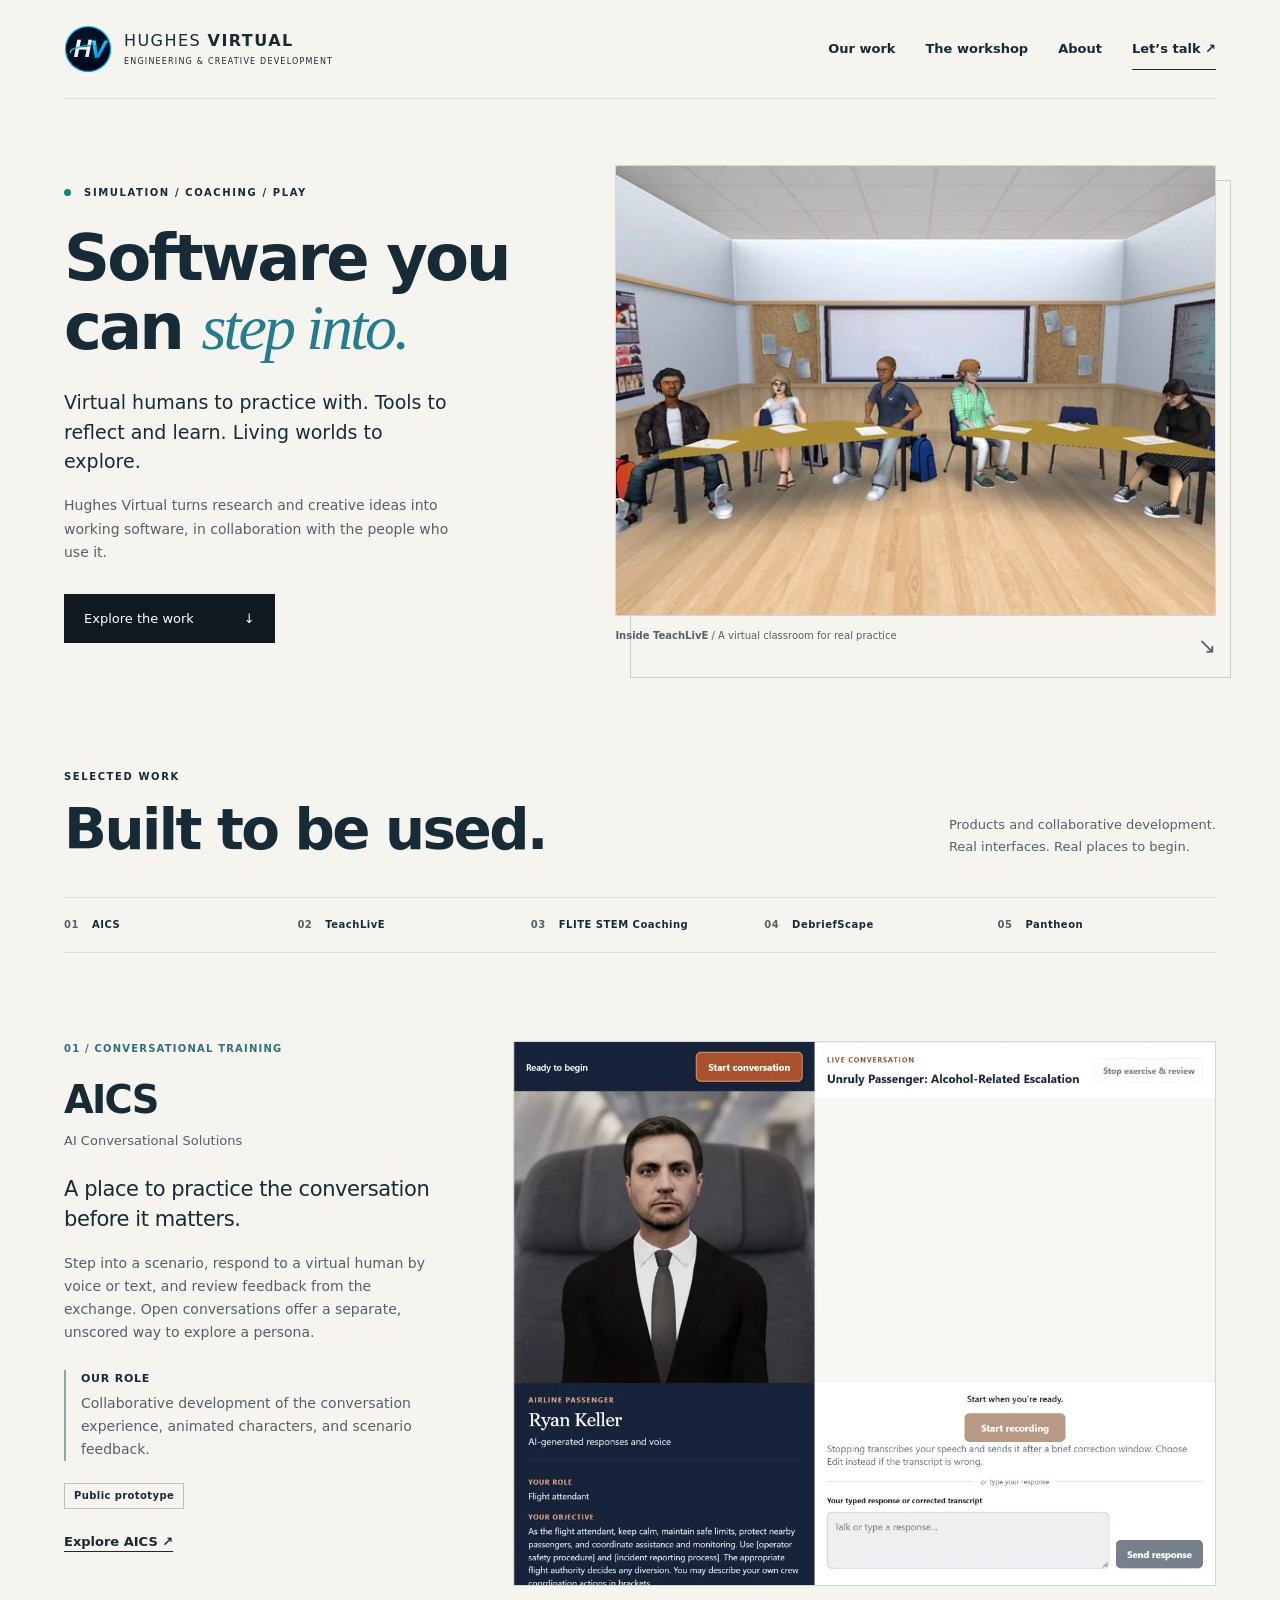
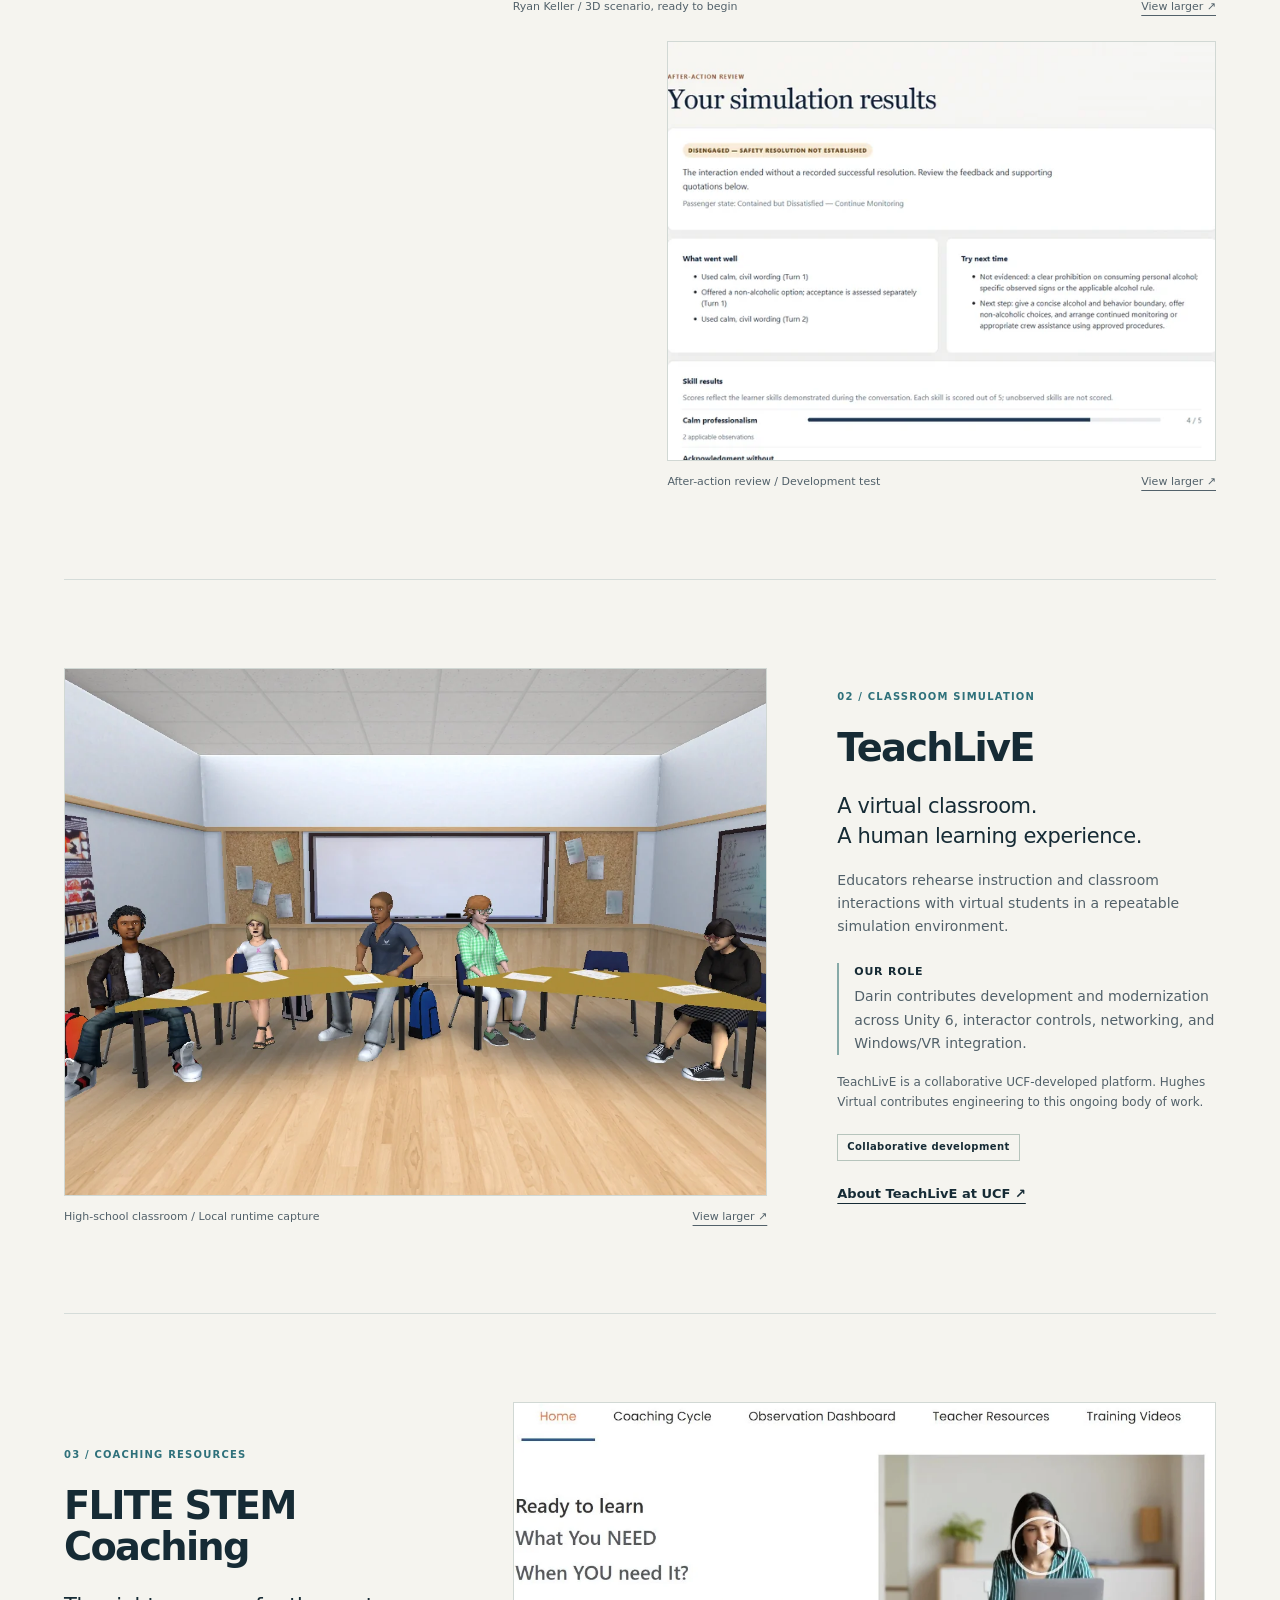
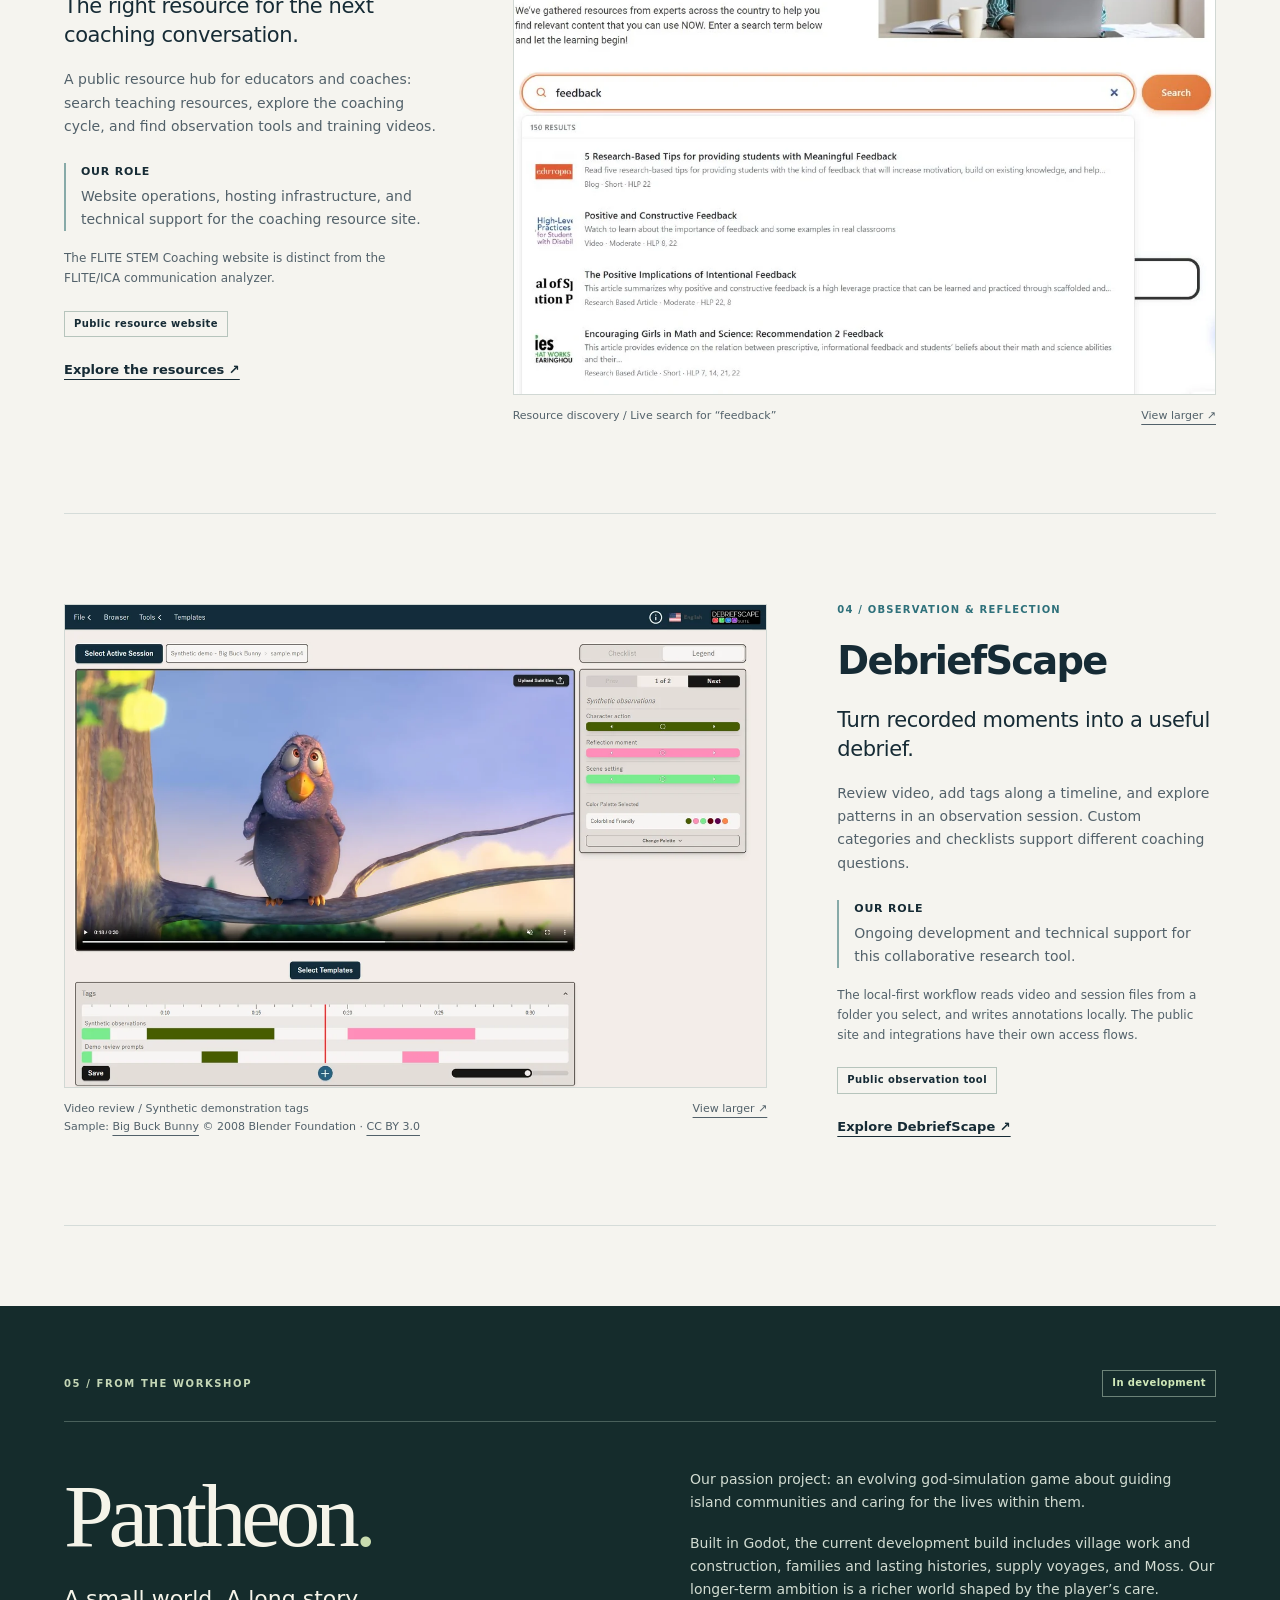
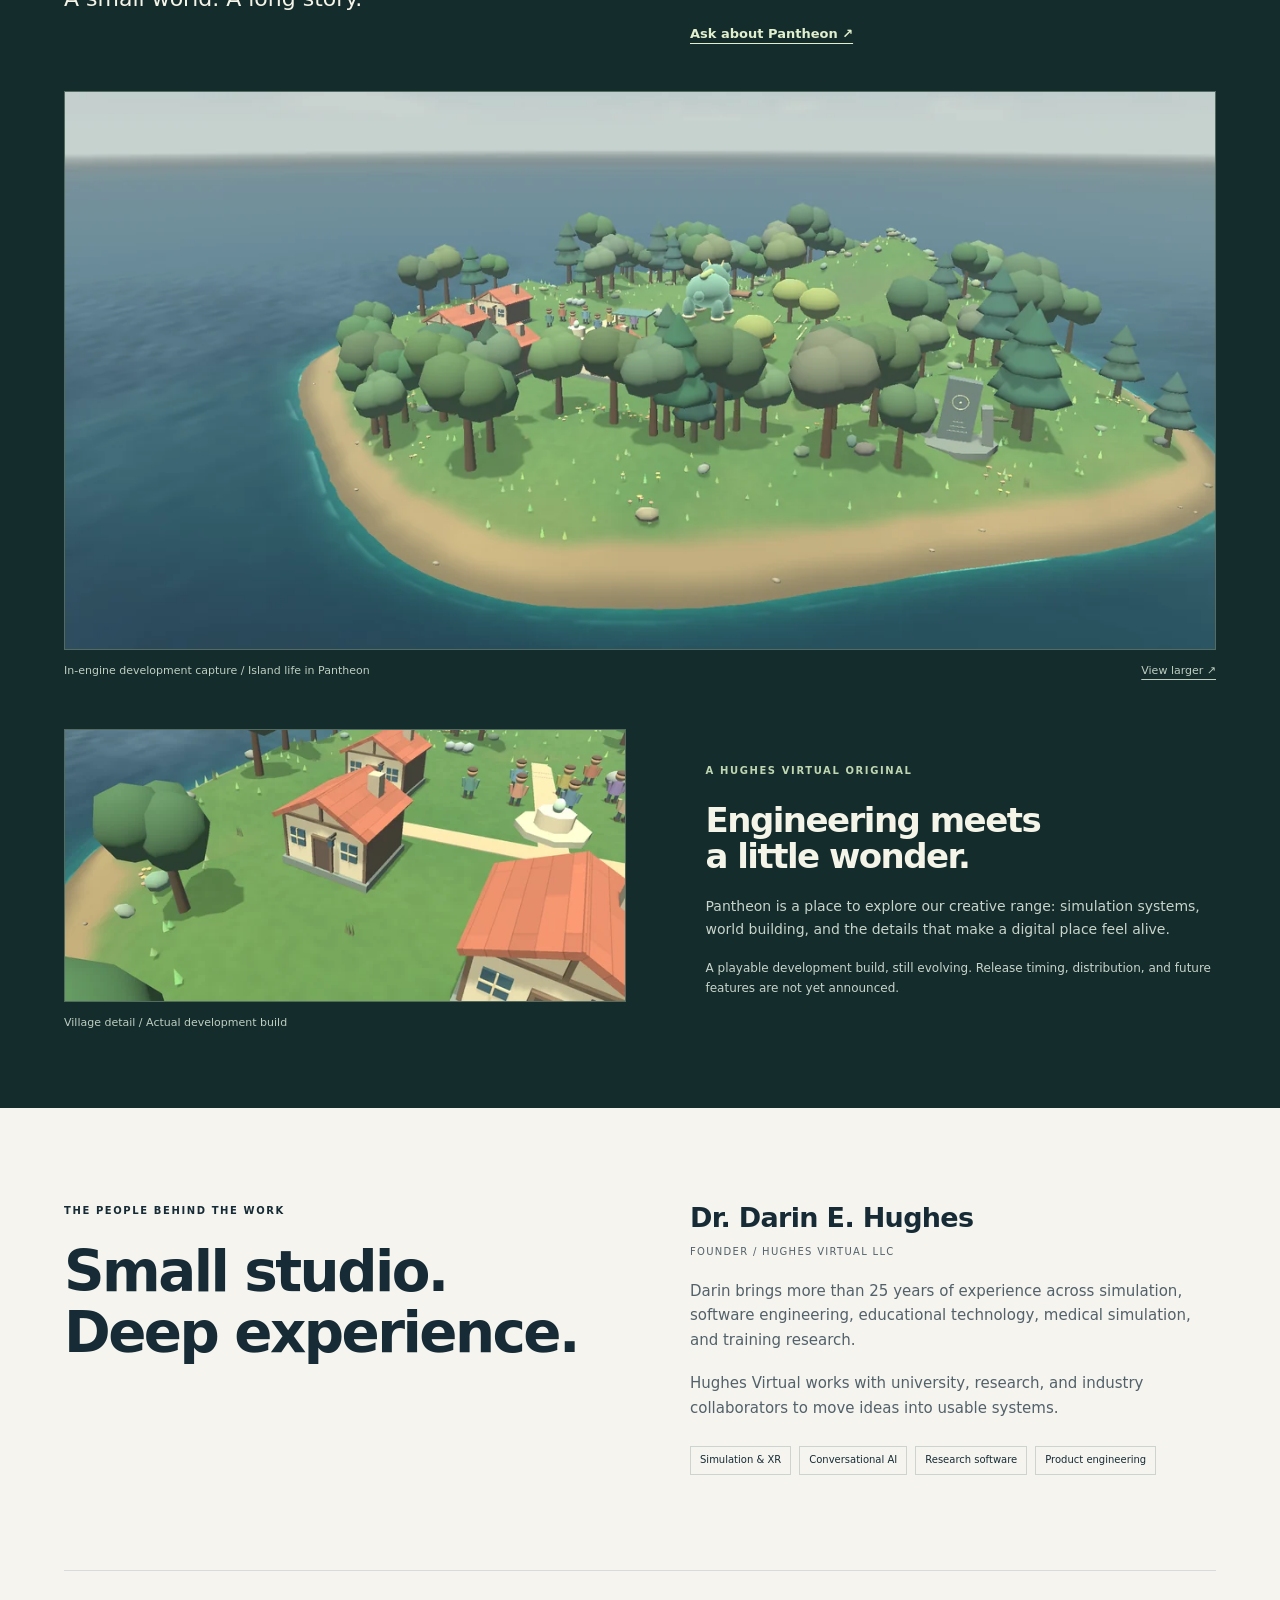
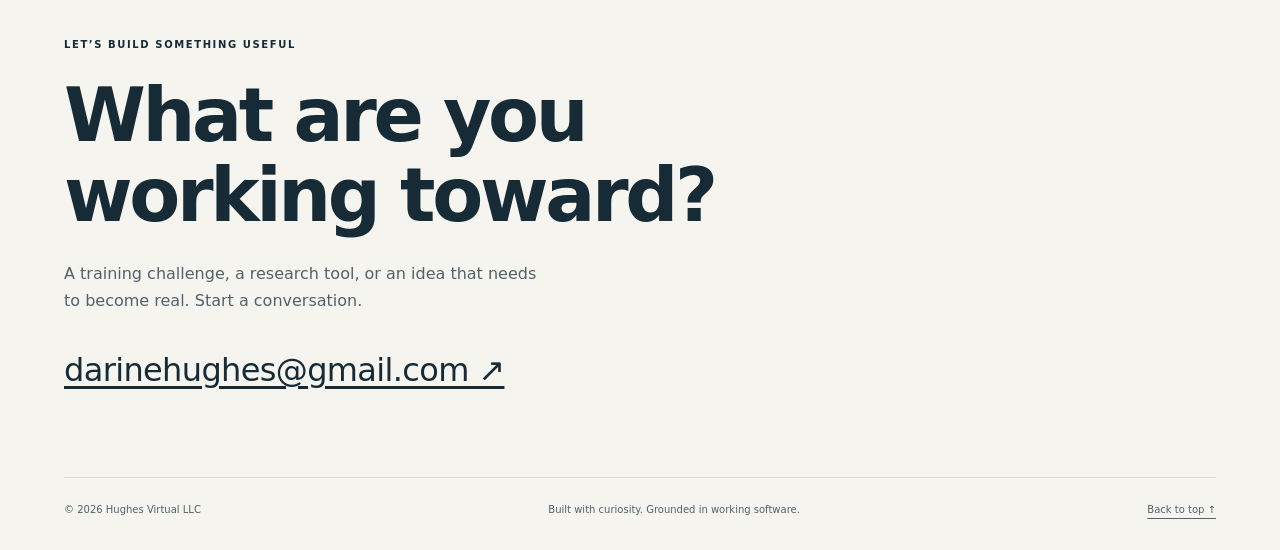
==== commit 74517adf: "Replace DebriefScape portfolio image with loaded-video demo" ====
--- a/index.html
+++ b/index.html
@@ -334,13 +334,20 @@
                 "
                 sizes="(max-width:760px) 90vw, 58vw"
                 width="1280"
-                height="847"
+                height="881"
                 loading="lazy"
                 decoding="async"
-                alt="Published DebriefScape Live example with observation categories for learning environment, feedback, and instructional design; no recording or participant data is loaded."
+                alt="DebriefScape video review showing an animated Big Buck Bunny sample frame, synthetic annotation tracks, and the tag legend; no participant data."
             /></a>
             <figcaption>
-              <span>Published interface example / Tags before capture</span
+              <span
+                >Video review / Synthetic demonstration tags<br />
+                Sample:
+                <a href="https://peach.blender.org/about/">Big Buck Bunny</a> ©
+                2008 Blender Foundation ·
+                <a href="https://creativecommons.org/licenses/by/3.0/"
+                  >CC BY 3.0</a
+                ></span
               ><a href="assets/projects/debriefscape-1920.webp"
                 >View larger ↗</a
               >
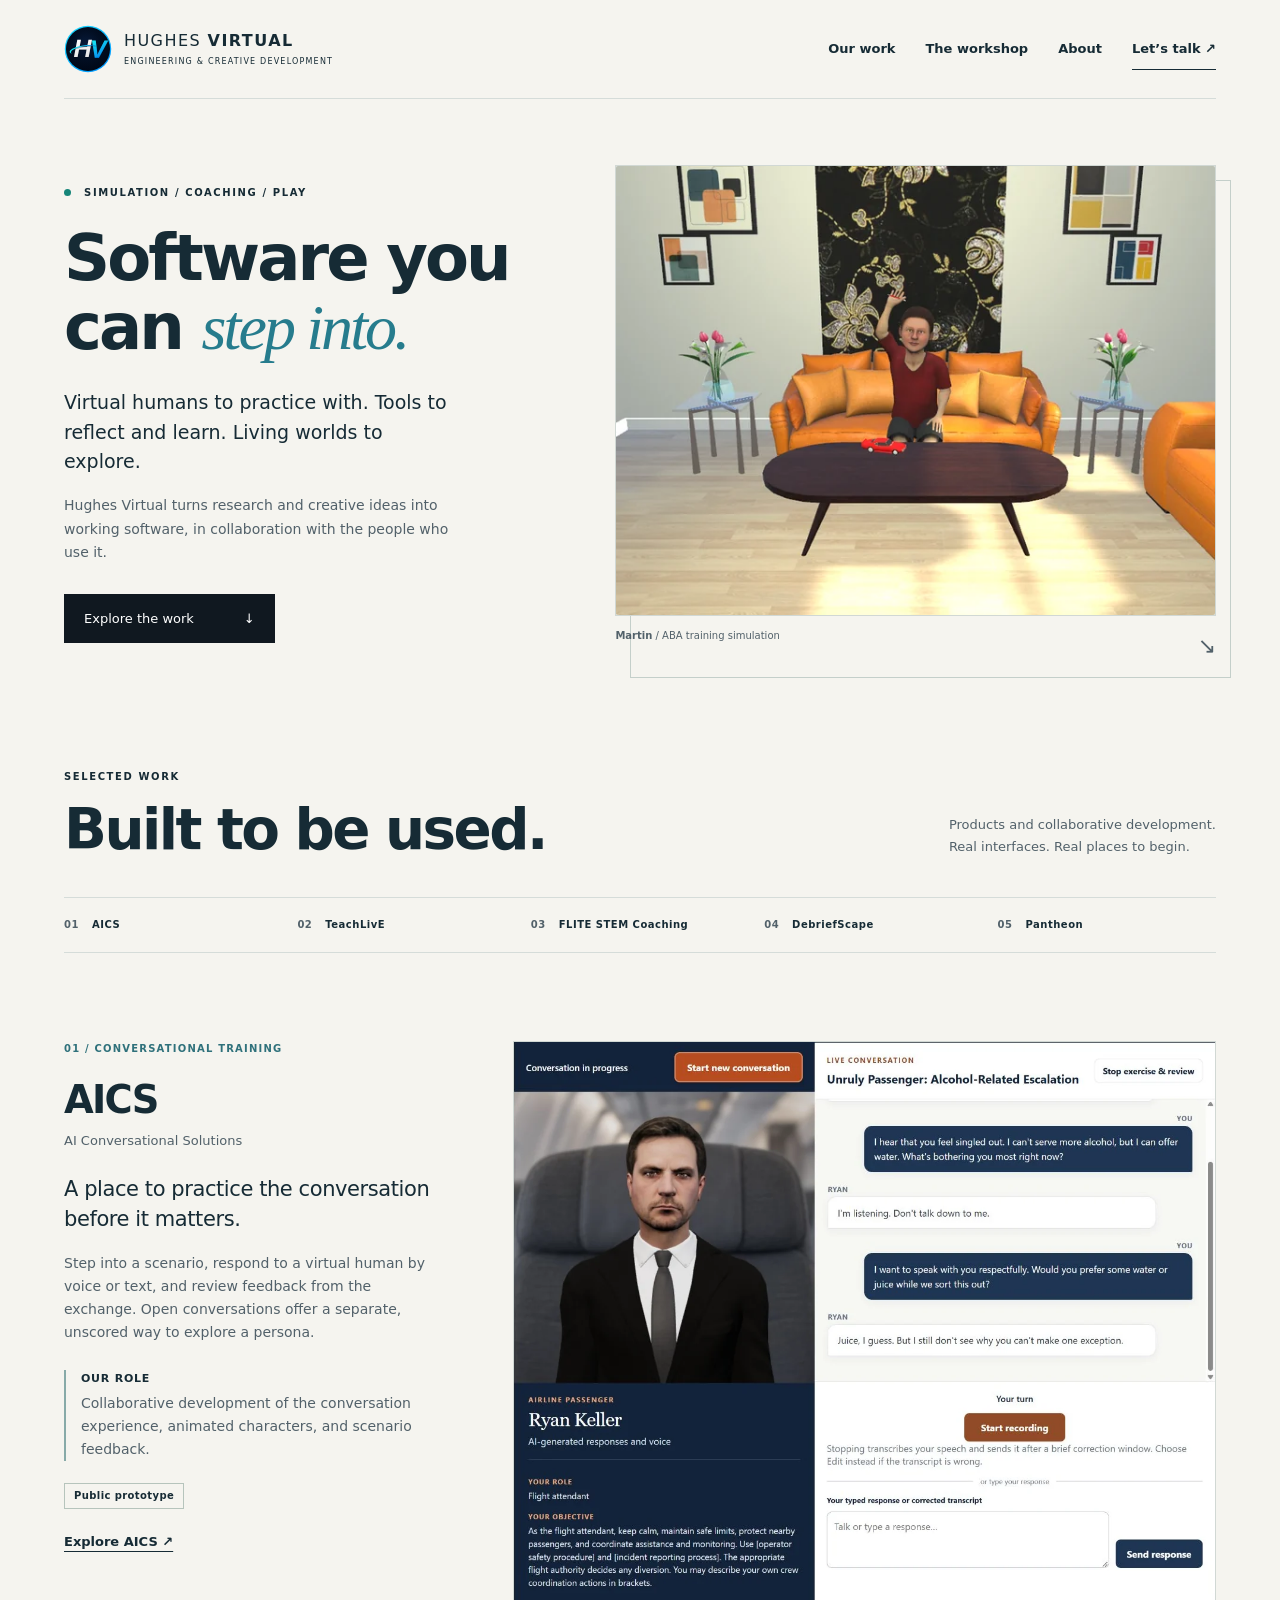
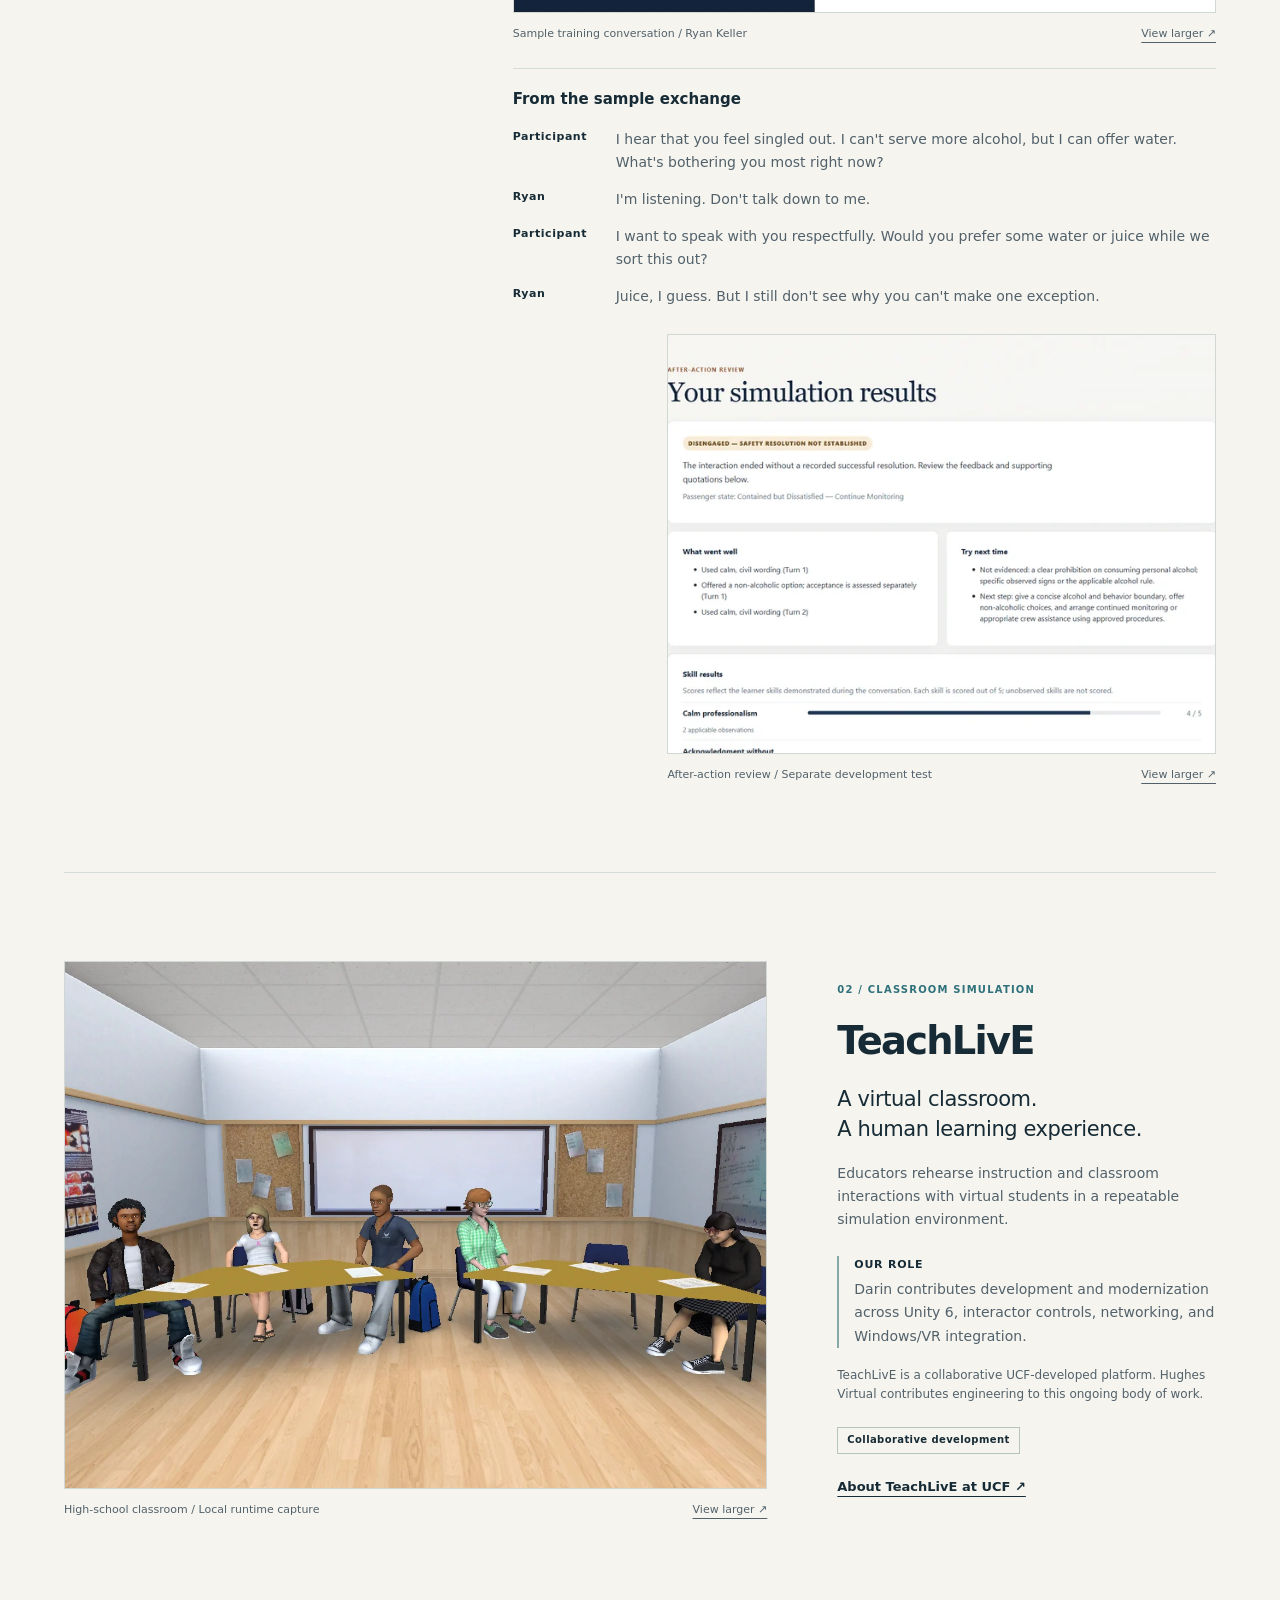
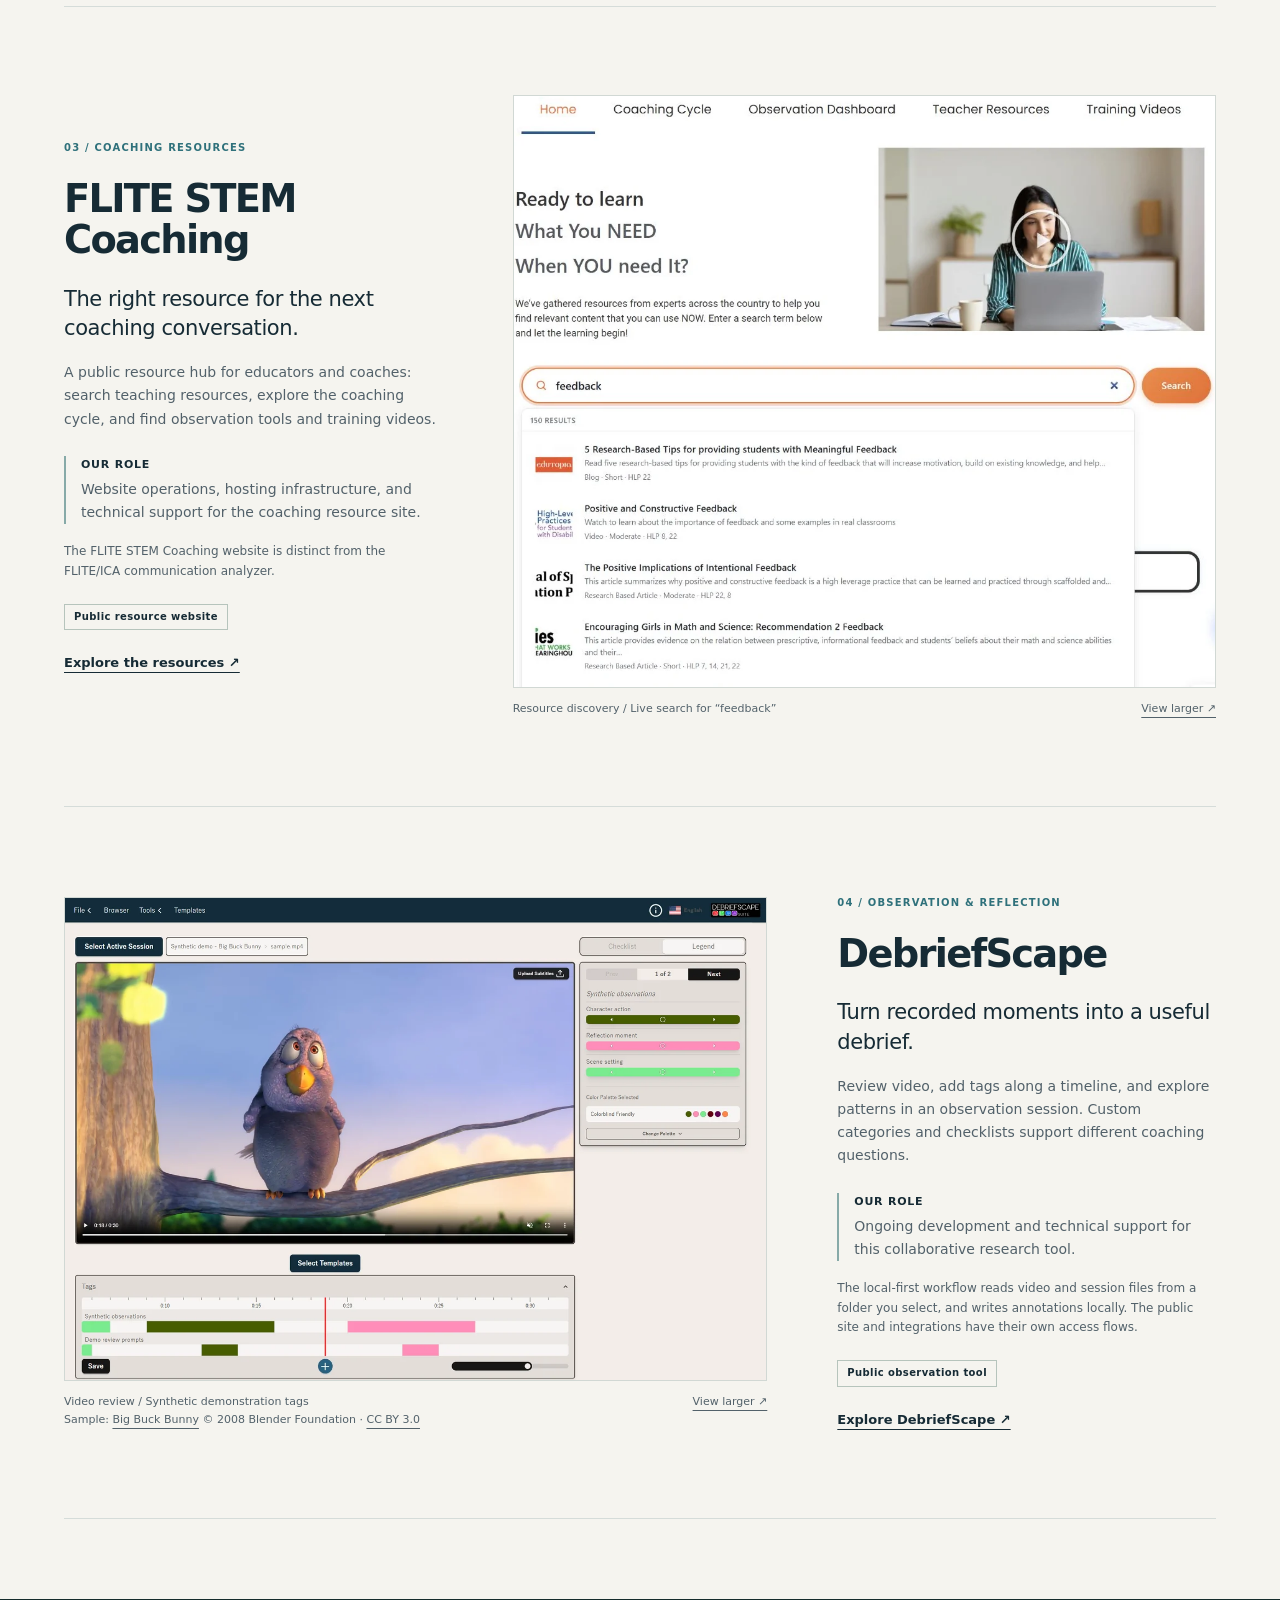
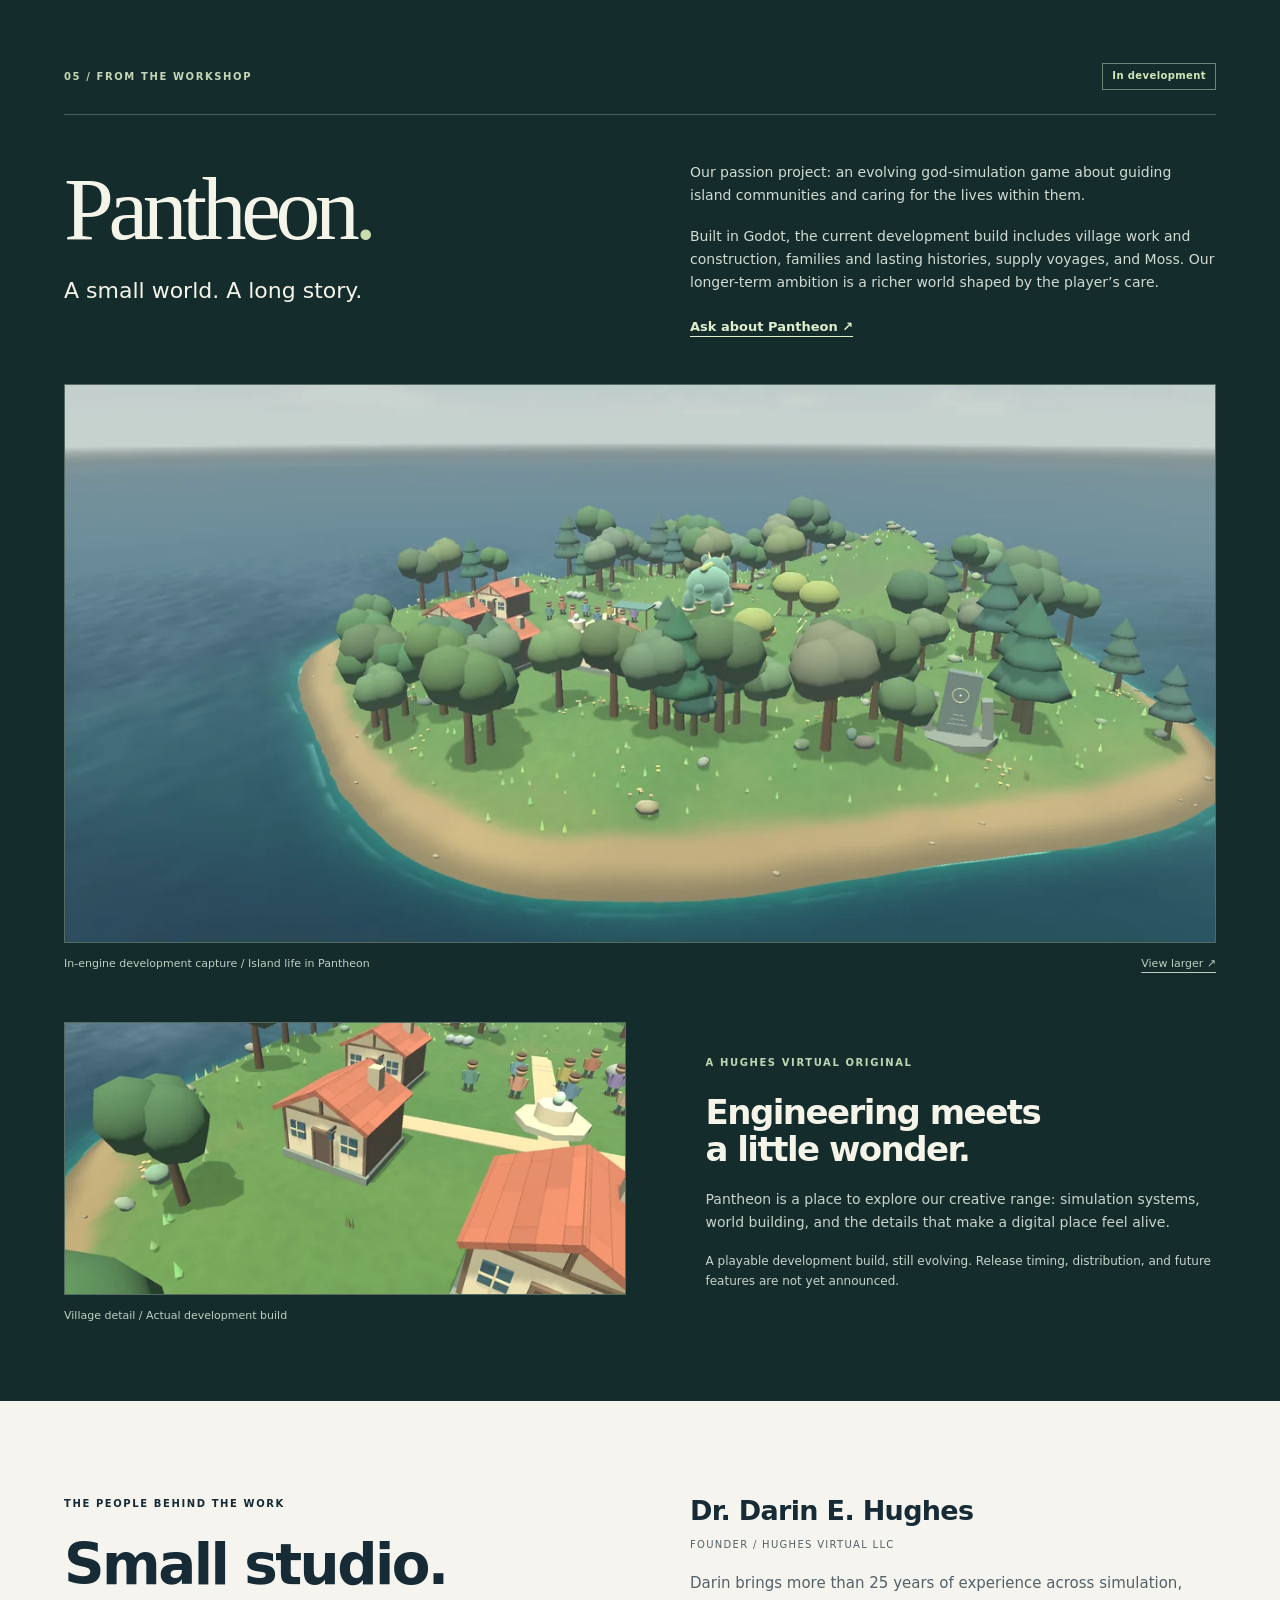
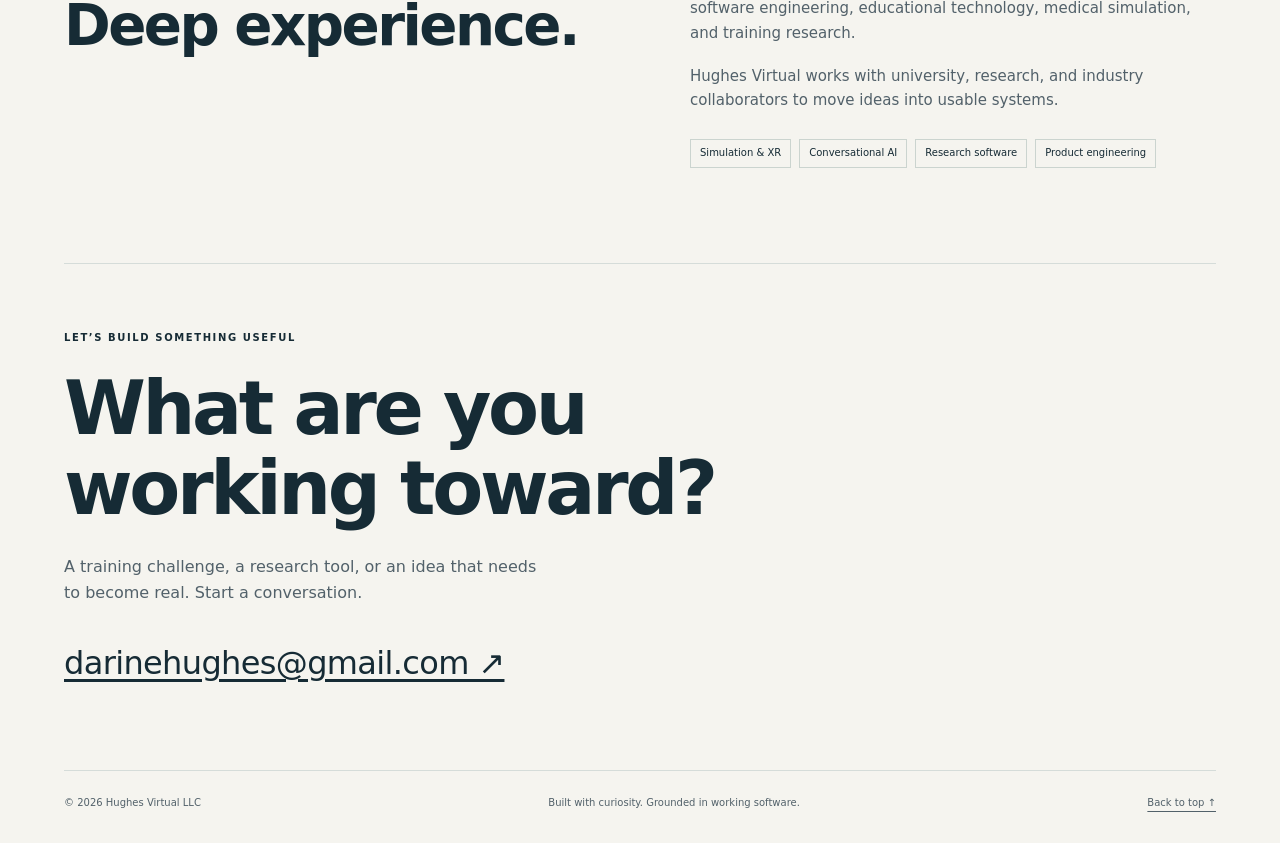
==== commit 37b92fdf: "Feature Martin and a real AICS training conversation" ====
--- a/index.html
+++ b/index.html
@@ -74,23 +74,21 @@
           <a
             class="image-link"
             href="#teachlive"
-            aria-label="Explore our TeachLivE development work"
+            aria-label="Explore our TeachLivE ABA development work"
             ><img
-              src="assets/projects/teachlive-1280.webp"
+              src="assets/projects/martin-aba-920.webp"
               srcset="
-                assets/projects/teachlive-640.webp   640w,
-                assets/projects/teachlive-1280.webp 1200w
+                assets/projects/martin-aba-640.webp 640w,
+                assets/projects/martin-aba-920.webp 920w
               "
               sizes="(max-width:760px) 90vw, 50vw"
-              width="1200"
-              height="900"
+              width="920"
+              height="690"
               fetchpriority="high"
-              alt="Five virtual students seated around tables in the TeachLivE high-school classroom."
+              alt="Martin raising a hand in the TeachLivE ABA training simulation, seated behind a table with a toy car in a furnished room."
           /></a>
           <figcaption>
-            <span
-              ><b>Inside TeachLivE</b> / A virtual classroom for real
-              practice</span
+            <span><b>Martin</b> / ABA training simulation</span
             ><a href="#teachlive" aria-label="Read about TeachLivE">↘</a>
           </figcaption>
         </figure>
@@ -145,20 +143,46 @@
                   src="assets/projects/aics-3d-1280.webp"
                   srcset="
                     assets/projects/aics-3d-640.webp   640w,
-                    assets/projects/aics-3d-1280.webp 1167w
+                    assets/projects/aics-3d-1280.webp 1180w
                   "
                   sizes="(max-width:760px) 90vw, 58vw"
-                  width="1167"
-                  height="903"
+                  width="1180"
+                  height="959"
                   loading="lazy"
                   decoding="async"
-                  alt="AICS 3D airline-passenger scenario with Ryan Keller in an aircraft cabin, alongside voice and text controls."
+                  alt="Ryan Keller in the AICS 3D airline-passenger scenario beside an actual sample training conversation about respect, safe limits, and offering water or juice."
               /></a>
               <figcaption>
-                <span>Ryan Keller / 3D scenario, ready to begin</span
+                <span>Sample training conversation / Ryan Keller</span
                 ><a href="assets/projects/aics-3d-1280.webp">View larger ↗</a>
               </figcaption>
             </figure>
+            <div
+              class="sample-transcript"
+              role="group"
+              aria-labelledby="aics-excerpt-title"
+            >
+              <h4 id="aics-excerpt-title">From the sample exchange</h4>
+              <dl>
+                <dt>Participant</dt>
+                <dd>
+                  I hear that you feel singled out. I can't serve more alcohol,
+                  but I can offer water. What's bothering you most right now?
+                </dd>
+                <dt>Ryan</dt>
+                <dd>I'm listening. Don't talk down to me.</dd>
+                <dt>Participant</dt>
+                <dd>
+                  I want to speak with you respectfully. Would you prefer some
+                  water or juice while we sort this out?
+                </dd>
+                <dt>Ryan</dt>
+                <dd>
+                  Juice, I guess. But I still don't see why you can't make one
+                  exception.
+                </dd>
+              </dl>
+            </div>
             <figure class="feedback">
               <a
                 class="image-link"
@@ -178,7 +202,7 @@
                   alt="AICS after-action review from a development test, showing strengths, next steps, and skill results."
               /></a>
               <figcaption>
-                <span>After-action review / Development test</span
+                <span>After-action review / Separate development test</span
                 ><a href="assets/projects/aics-feedback-1280.webp"
                   >View larger ↗</a
                 >
--- a/assets/site.css
+++ b/assets/site.css
@@ -709,3 +709,41 @@
 .workshop a:focus-visible {
   outline-color: #cde6b6;
 }
+
+/* Accessible text copied from the real synthetic AICS demonstration. */
+.sample-transcript {
+  border-top: 1px solid var(--line);
+  padding-top: 20px;
+}
+.sample-transcript h4 {
+  margin: 0 0 18px;
+  font-size: 15px;
+  line-height: 1.4;
+  font-weight: 700;
+}
+.sample-transcript dl {
+  display: grid;
+  grid-template-columns: 85px 1fr;
+  gap: 14px 18px;
+  margin: 0;
+}
+.sample-transcript dt {
+  font-size: 11px;
+  font-weight: 750;
+  letter-spacing: 0.05em;
+}
+.sample-transcript dd {
+  margin: 0;
+  font-size: 14px;
+  line-height: 1.65;
+  color: var(--muted);
+}
+@media (max-width: 760px) {
+  .sample-transcript dl {
+    grid-template-columns: 1fr;
+    gap: 6px;
+  }
+  .sample-transcript dd + dt {
+    margin-top: 12px;
+  }
+}
